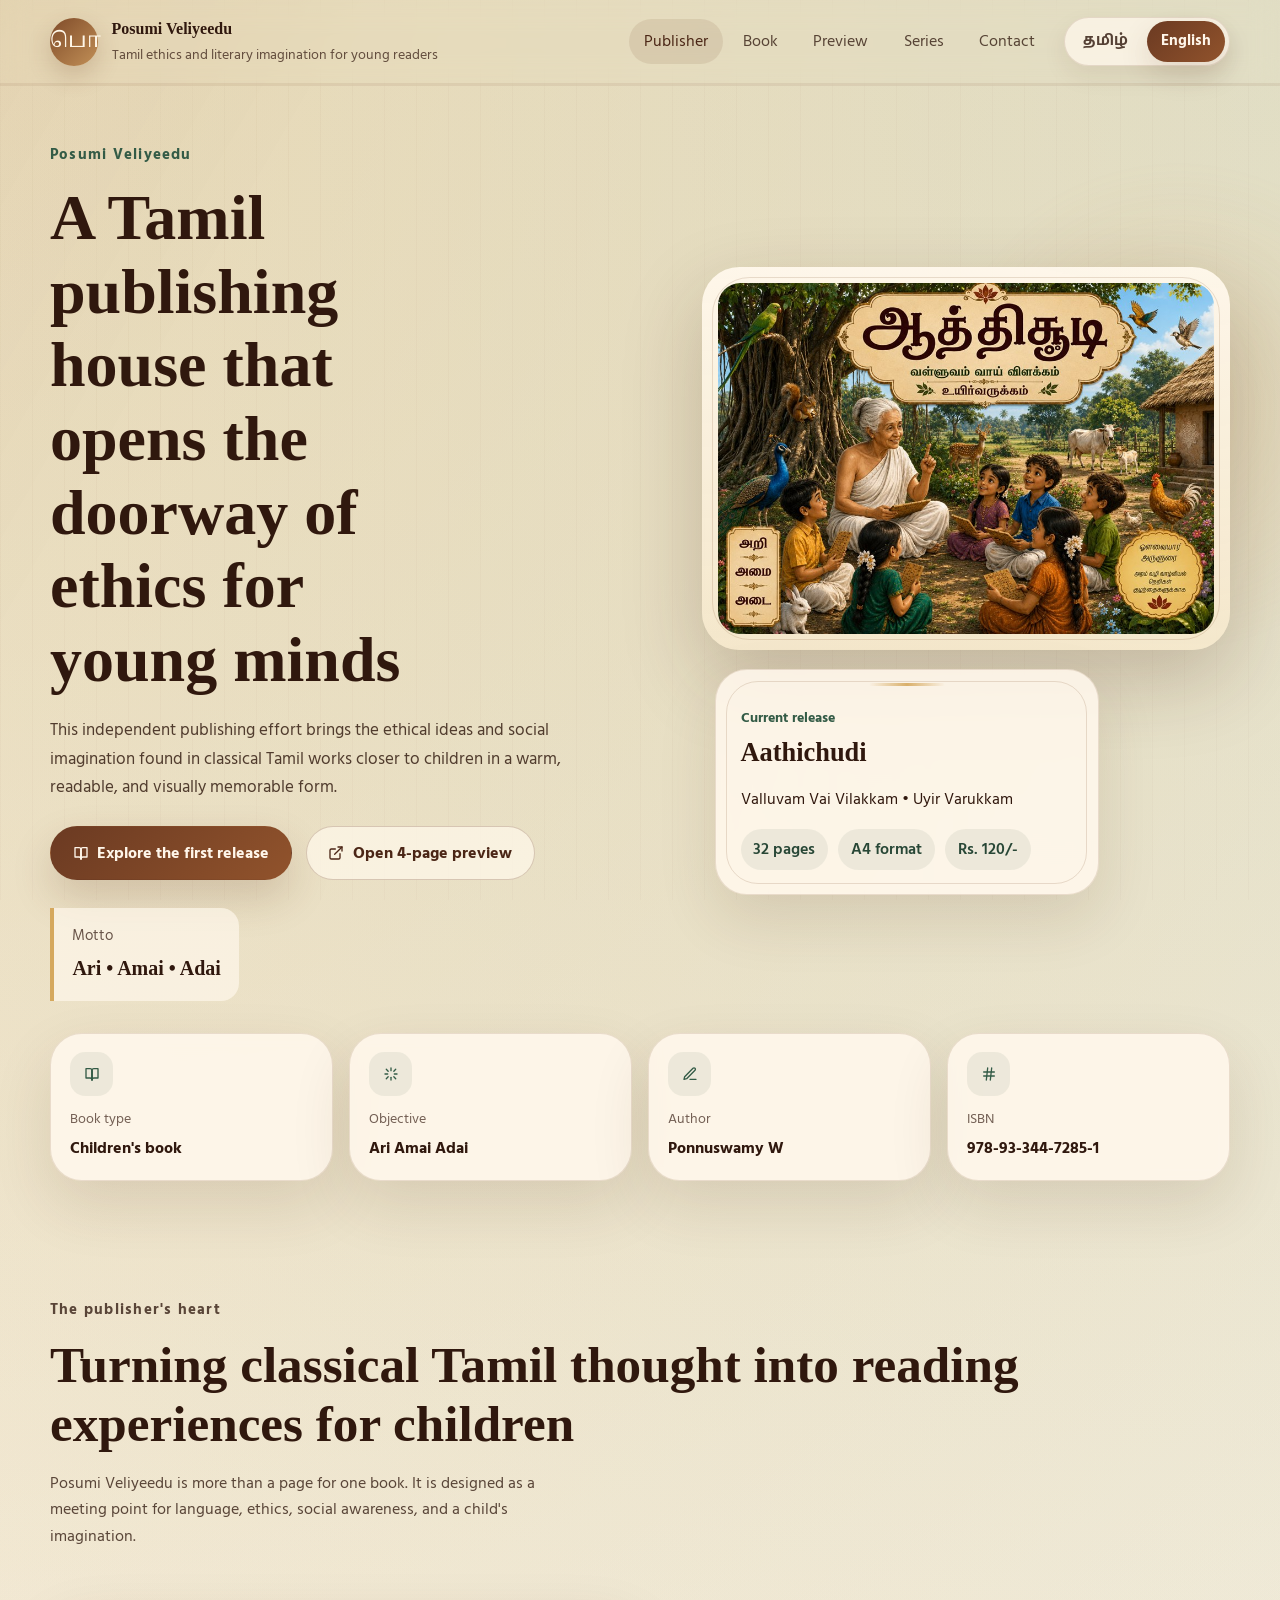
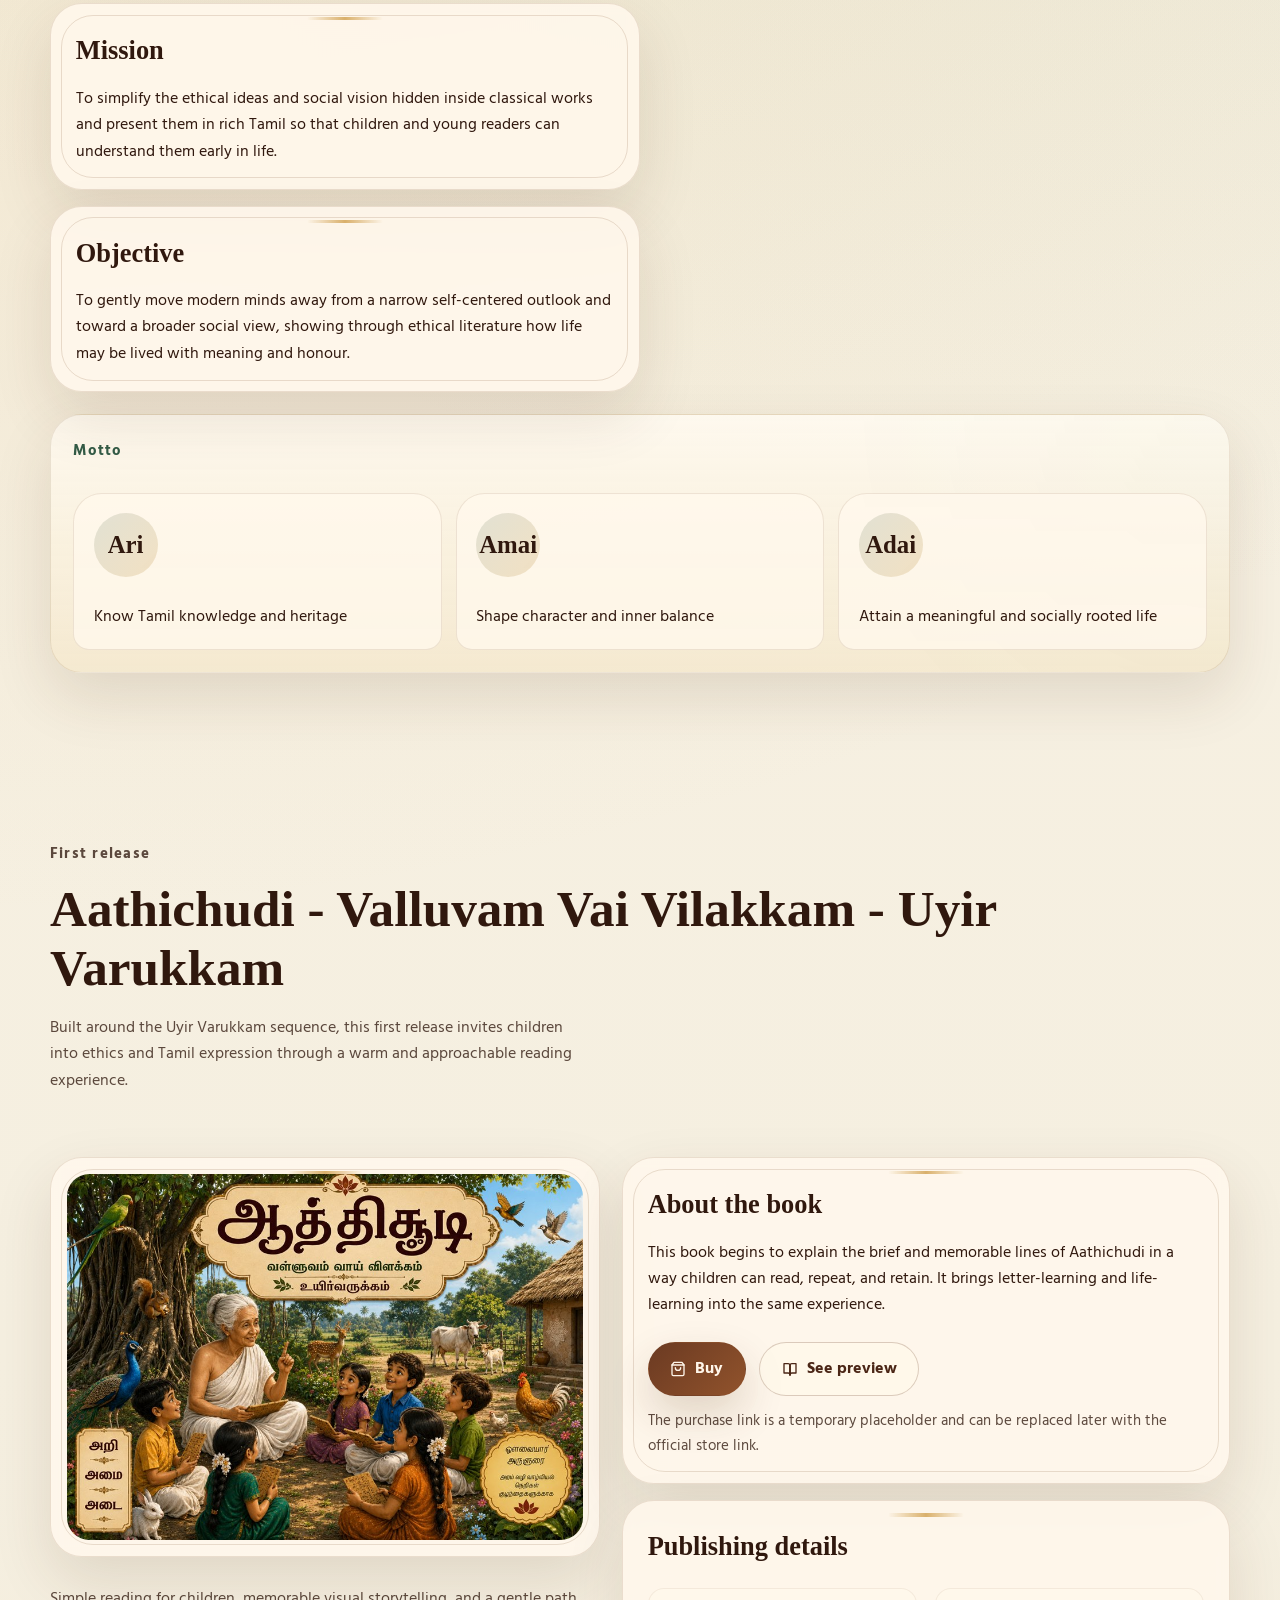
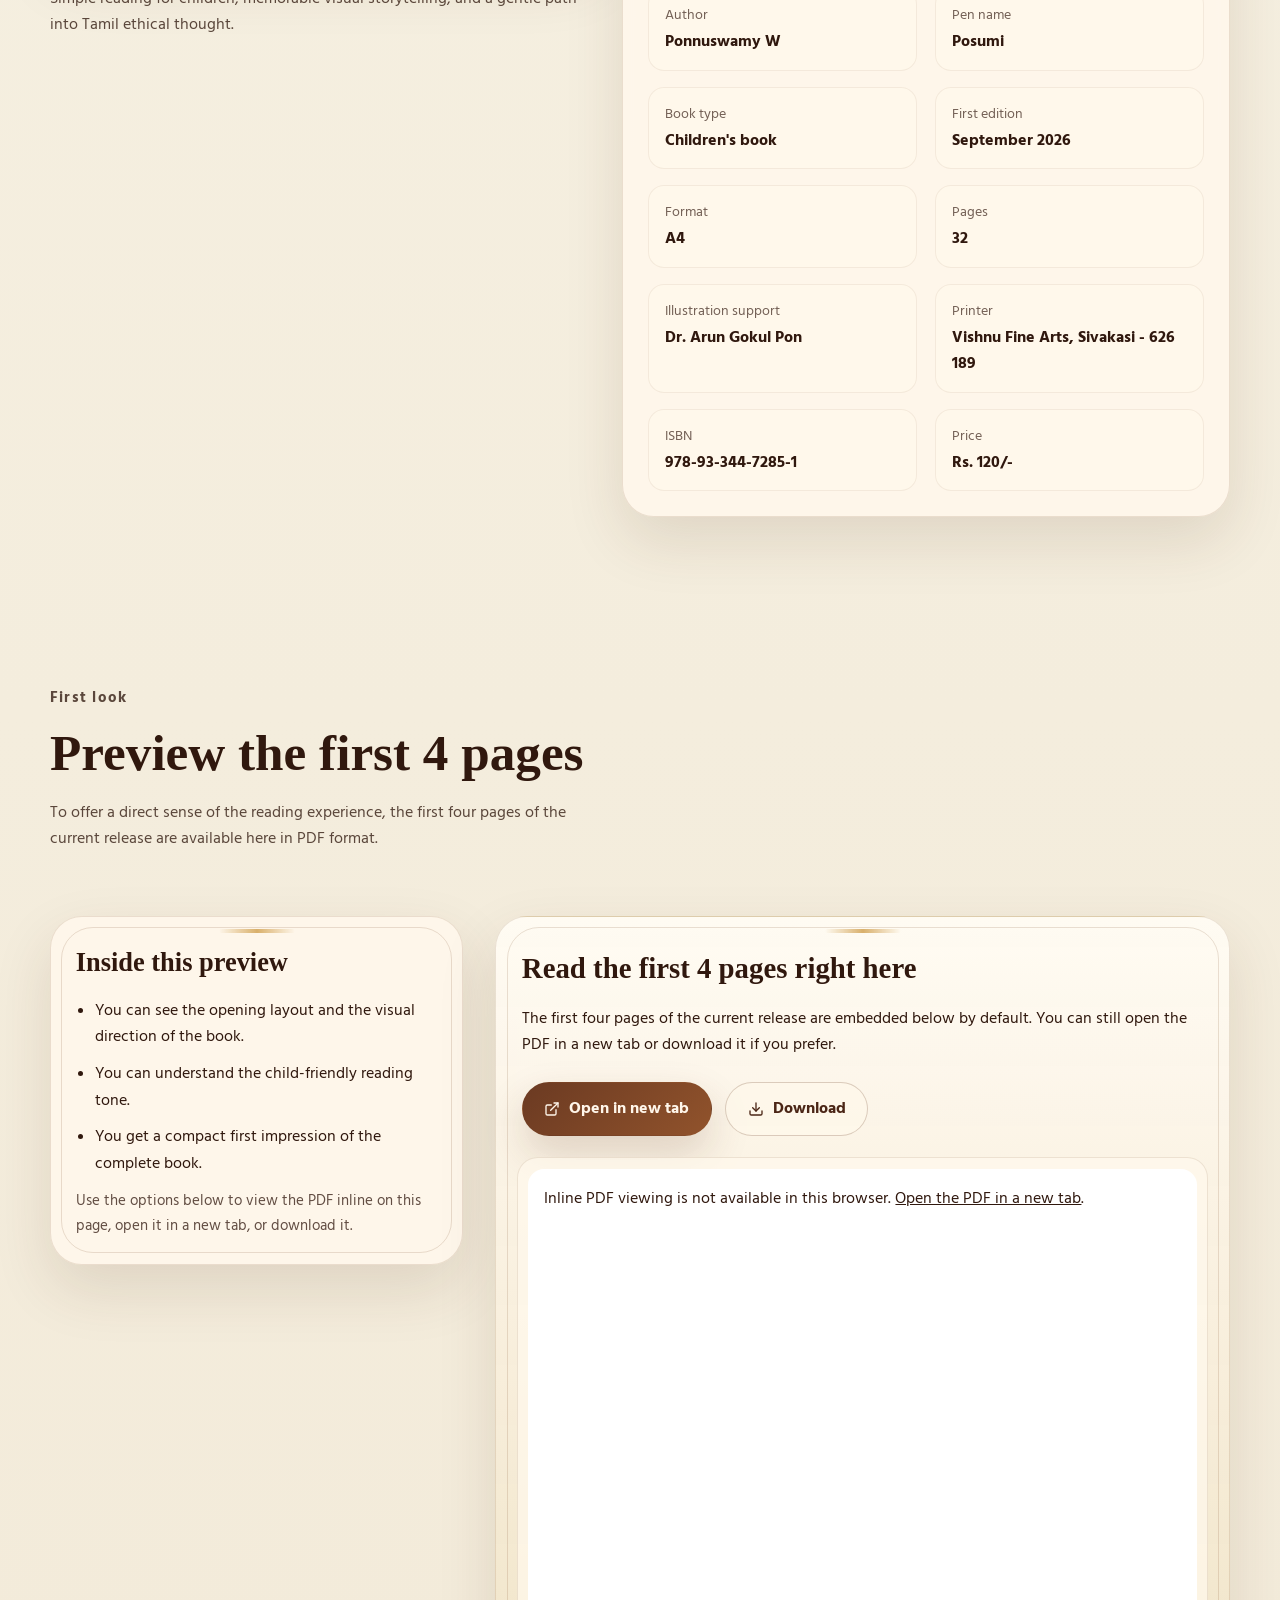
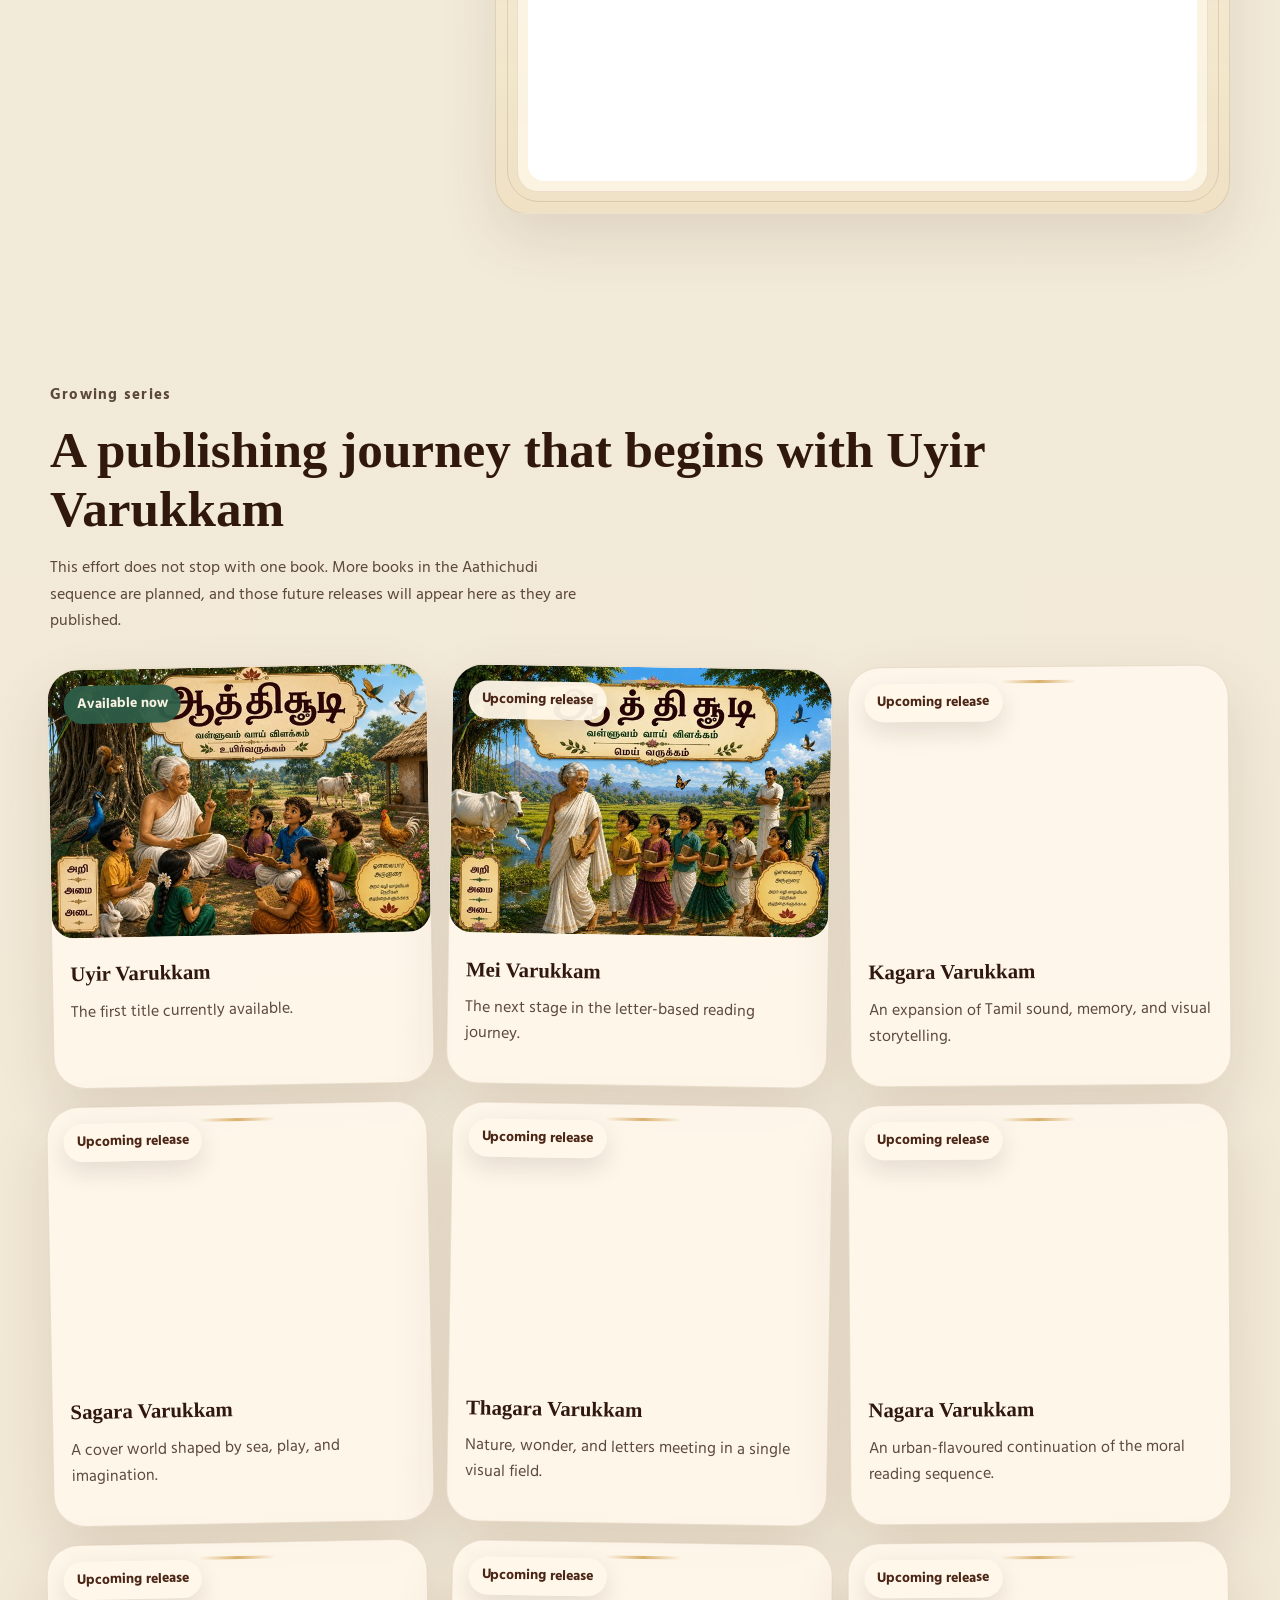
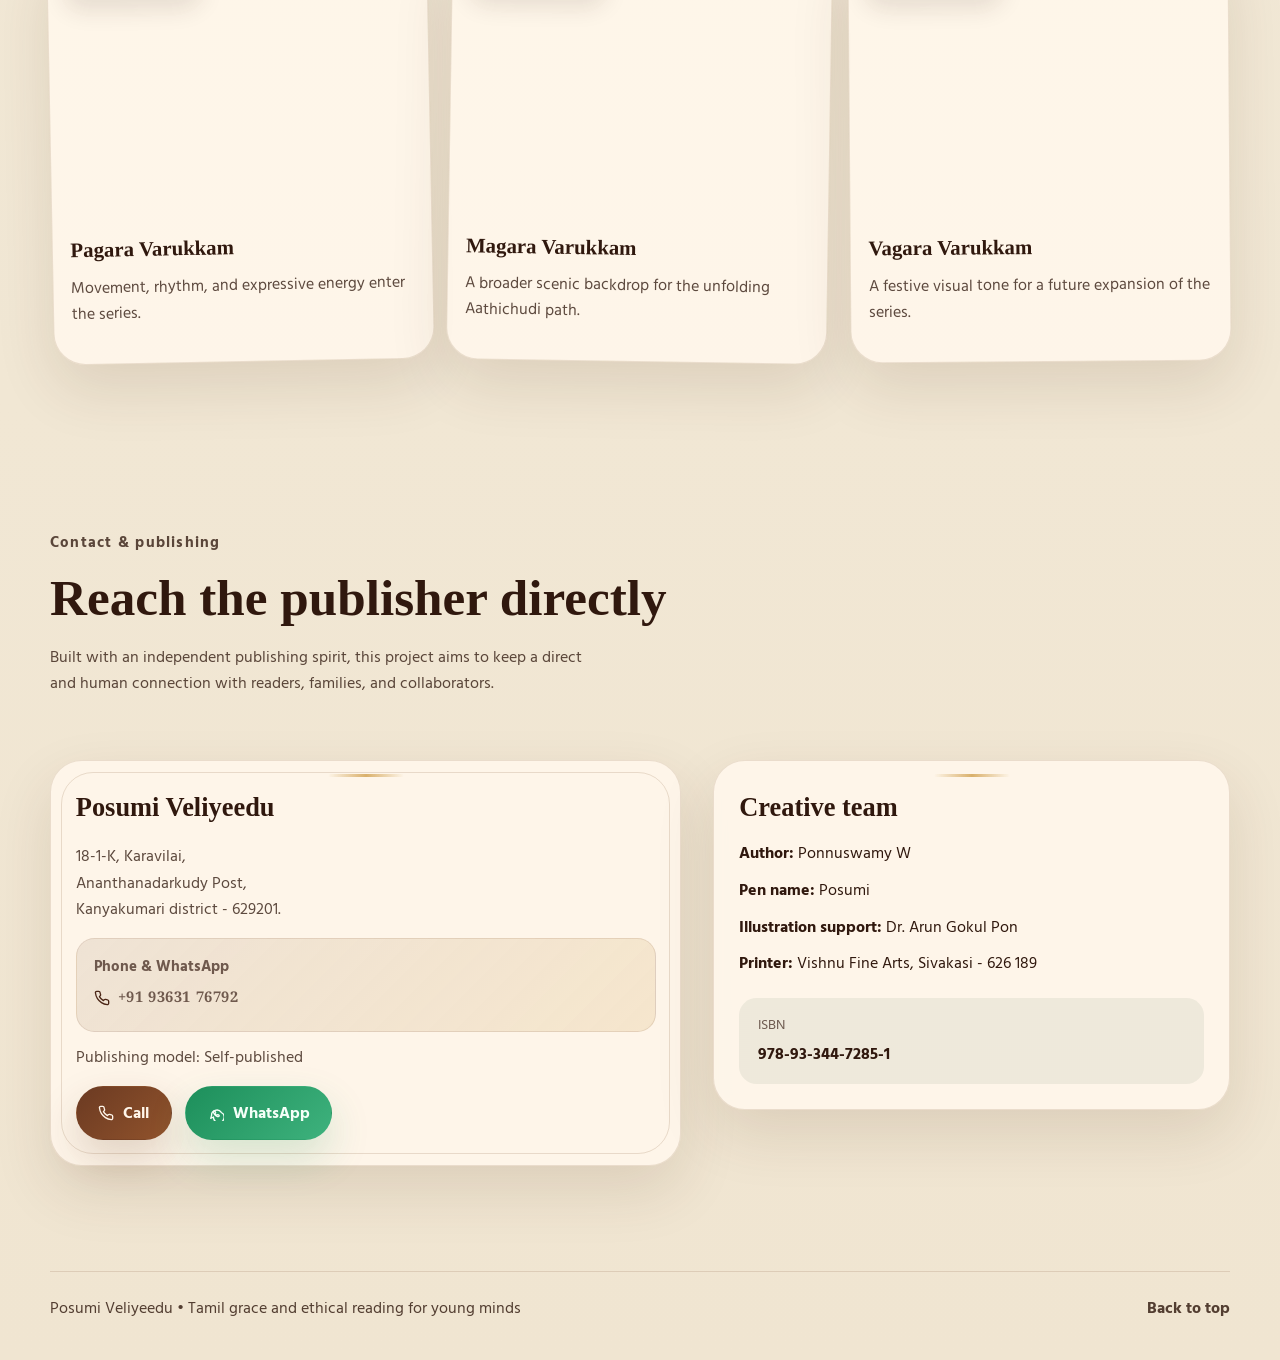
==== en.html @ c40f5d19 "Initial version" ====
<!doctype html>
<html lang="en">
<head>
  <meta charset="utf-8">
  <meta name="viewport" content="width=device-width, initial-scale=1">
  <title>Posumi Veliyeedu | Aathichudi - Valluvam Vai Vilakkam - Uyir Varukkam</title>
  <meta name="description" content="The English version of Posumi Veliyeedu's single-page website, introducing the first Tamil children's release, Aathichudi - Valluvam Vai Vilakkam - Uyir Varukkam, with preview access and future title covers." />
  <meta name="keywords" content="Posumi Veliyeedu, Aathichudi, Tamil children's book, Uyir Varukkam, Valluvam Vai Vilakkam, Tamil publisher" />
  <meta name="author" content="Posumi Veliyeedu" />
  <meta name="robots" content="index, follow, max-image-preview:large, max-snippet:-1, max-video-preview:-1" />
  <meta name="theme-color" content="#6b3a22" />
  <meta name="format-detection" content="telephone=no" />
  <link rel="canonical" href="https://posumiveliyeedu.com/en.html" />
  <link rel="alternate" hreflang="ta-IN" href="https://posumiveliyeedu.com/" />
  <link rel="alternate" hreflang="en-IN" href="https://posumiveliyeedu.com/en.html" />
  <link rel="alternate" hreflang="x-default" href="https://posumiveliyeedu.com/" />
  <link rel="preconnect" href="https://fonts.googleapis.com">
  <link rel="preconnect" href="https://fonts.gstatic.com" crossorigin>
  <link href="https://fonts.googleapis.com/css2?family=Hind+Madurai:wght@400;500;600;700&family=Noto+Serif+Tamil:wght@500;600;700&display=swap" rel="stylesheet">
  <link rel="icon" type="image/png" sizes="256x256" href="assets/generated/favicon.png">
  <link rel="apple-touch-icon" href="assets/generated/favicon.png">
  <link rel="manifest" href="manifest.webmanifest">
  <meta property="og:locale" content="en_IN">
  <meta property="og:locale:alternate" content="ta_IN">
  <meta property="og:type" content="website">
  <meta property="og:site_name" content="Posumi Veliyeedu">
  <meta property="og:title" content="Posumi Veliyeedu | Aathichudi - Valluvam Vai Vilakkam - Uyir Varukkam">
  <meta property="og:description" content="An English introduction to Posumi Veliyeedu, its first children's Tamil release, preview PDF, and future title series.">
  <meta property="og:url" content="https://posumiveliyeedu.com/en.html">
  <meta property="og:image" content="https://posumiveliyeedu.com/assets/generated/social-card.jpg">
  <meta property="og:image:type" content="image/jpeg">
  <meta property="og:image:width" content="1200">
  <meta property="og:image:height" content="630">
  <meta property="og:image:alt" content="Cover art for Aathichudi - Valluvam Vai Vilakkam - Uyir Varukkam">
  <meta name="twitter:card" content="summary_large_image">
  <meta name="twitter:title" content="Posumi Veliyeedu | Aathichudi - Valluvam Vai Vilakkam - Uyir Varukkam">
  <meta name="twitter:description" content="English overview of the first Posumi Veliyeedu release, its preview PDF, and the planned title series.">
  <meta name="twitter:image" content="https://posumiveliyeedu.com/assets/generated/social-card.jpg">
  <meta name="twitter:image:alt" content="Cover art for Aathichudi - Valluvam Vai Vilakkam - Uyir Varukkam">
  <script type="application/ld+json">
    {
      "@context": "https://schema.org",
      "@graph": [
        {
          "@type": "WebSite",
          "@id": "https://posumiveliyeedu.com/en.html#website",
          "url": "https://posumiveliyeedu.com/en.html",
          "name": "Posumi Veliyeedu",
          "alternateName": "பொசுமி வெளியீடு",
          "inLanguage": "en-IN",
          "description": "A Tamil publisher presenting ethical and literary ideas for young readers."
        },
        {
          "@type": "Organization",
          "@id": "https://posumiveliyeedu.com/#org",
          "name": "Posumi Veliyeedu",
          "alternateName": "பொசுமி வெளியீடு",
          "url": "https://posumiveliyeedu.com/",
          "logo": "https://posumiveliyeedu.com/assets/generated/favicon.png",
          "slogan": "Ari Amai Adai",
          "description": "An independent Tamil publishing initiative that brings ethical thought and social imagination from classical literature closer to children.",
          "telephone": "+91-9363176792",
          "address": {
            "@type": "PostalAddress",
            "streetAddress": "18-1-K, Karavilai, Ananthanadarkudy Post",
            "addressLocality": "Kanyakumari district",
            "postalCode": "629201",
            "addressCountry": "IN"
          },
          "contactPoint": {
            "@type": "ContactPoint",
            "contactType": "customer support",
            "telephone": "+91-9363176792",
            "areaServed": "IN",
            "availableLanguage": ["ta", "en"]
          }
        },
        {
          "@type": "Book",
          "@id": "https://posumiveliyeedu.com/#book-aathichudi-uyir",
          "url": "https://posumiveliyeedu.com/en.html#featured",
          "name": "Aathichudi - Valluvam Vai Vilakkam - Uyir Varukkam",
          "alternateName": "ஆத்திசூடி - வள்ளுவம் வாய் விளக்கம் - உயிர் வருக்கம்",
          "inLanguage": "ta-IN",
          "genre": "Children's literature",
          "bookFormat": "https://schema.org/Paperback",
          "numberOfPages": 32,
          "isbn": "978-93-344-7285-1",
          "datePublished": "2026-09",
          "isAccessibleForFree": false,
          "description": "A Tamil children's book that interprets the Uyir Varukkam portion of Aathichudi in a clear and engaging way for young readers.",
          "image": "https://posumiveliyeedu.com/assets/generated/featured-book.jpg",
          "offers": {
            "@type": "Offer",
            "priceCurrency": "INR",
            "price": "120",
            "availability": "https://schema.org/InStock",
            "url": "https://example.com/posumiveliyeedu-buy"
          },
          "author": {
            "@type": "Person",
            "name": "Ponnuswamy W",
            "alternateName": "Posumi"
          },
          "illustrator": {
            "@type": "Person",
            "name": "Dr. Arun Gokul Pon"
          },
          "publisher": {
            "@id": "https://posumiveliyeedu.com/#org"
          }
        }
      ]
    }
  </script>
  <link rel="stylesheet" href="styles.css">
  <script src="script.js" defer></script>
</head>
<body>
  <a class="skip-link" href="#main-content">Skip to content</a>
  <svg class="icon-sprite" aria-hidden="true" focusable="false">
    <symbol id="icon-book-open" viewBox="0 0 24 24">
      <path d="M12 7v14"></path>
      <path d="M3 18h6a3 3 0 0 1 3 3V7a3 3 0 0 0-3-3H3z"></path>
      <path d="M21 18h-6a3 3 0 0 0-3 3V7a3 3 0 0 1 3-3h6z"></path>
    </symbol>
    <symbol id="icon-external-link" viewBox="0 0 24 24">
      <path d="M15 3h6v6"></path>
      <path d="M10 14 21 3"></path>
      <path d="M18 13v6a2 2 0 0 1-2 2H5a2 2 0 0 1-2-2V8a2 2 0 0 1 2-2h6"></path>
    </symbol>
    <symbol id="icon-download" viewBox="0 0 24 24">
      <path d="M21 15v4a2 2 0 0 1-2 2H5a2 2 0 0 1-2-2v-4"></path>
      <path d="m7 10 5 5 5-5"></path>
      <path d="M12 15V3"></path>
    </symbol>
    <symbol id="icon-phone" viewBox="0 0 24 24">
      <path d="M22 16.92v3a2 2 0 0 1-2.18 2 19.86 19.86 0 0 1-8.63-3.07 19.5 19.5 0 0 1-6-6A19.86 19.86 0 0 1 2.12 4.18 2 2 0 0 1 4.11 2h3a2 2 0 0 1 2 1.72 12.84 12.84 0 0 0 .7 2.81 2 2 0 0 1-.45 2.11L8.09 9.91a16 16 0 0 0 6 6l1.27-1.27a2 2 0 0 1 2.11-.45 12.84 12.84 0 0 0 2.81.7A2 2 0 0 1 22 16.92z"></path>
    </symbol>
    <symbol id="icon-whatsapp" viewBox="0 0 24 24">
      <path d="M20 11.2A8 8 0 1 1 8.2 18L4 20l1.3-4A8 8 0 0 1 20 11.2Z"></path>
      <path d="M9.9 9.2h.2a.7.7 0 0 1 .6.4l.7 1.6a.8.8 0 0 1-.1.8l-.4.5a.7.7 0 0 0-.1.7c.5.8 1.2 1.5 2 2a.7.7 0 0 0 .7-.1l.5-.4a.8.8 0 0 1 .8-.1l1.6.7a.7.7 0 0 1 .4.6v.2c0 .5-.2.9-.6 1.1-.6.3-1.3.3-2 .1-1.3-.4-2.5-1.1-3.6-2.2-1.1-1.1-1.8-2.3-2.2-3.6-.2-.7-.2-1.4.1-2 .2-.4.6-.6 1.1-.6Z"></path>
    </symbol>
    <symbol id="icon-shopping-bag" viewBox="0 0 24 24">
      <path d="M6 2 3 6v14a2 2 0 0 0 2 2h14a2 2 0 0 0 2-2V6l-3-4Z"></path>
      <path d="M3 6h18"></path>
      <path d="M16 10a4 4 0 0 1-8 0"></path>
    </symbol>
    <symbol id="icon-sparkles" viewBox="0 0 24 24">
      <path d="M12 3v4"></path>
      <path d="M12 17v4"></path>
      <path d="M4.93 4.93 7.76 7.76"></path>
      <path d="M16.24 16.24 19.07 19.07"></path>
      <path d="M3 12h4"></path>
      <path d="M17 12h4"></path>
      <path d="m4.93 19.07 2.83-2.83"></path>
      <path d="m16.24 7.76 2.83-2.83"></path>
    </symbol>
    <symbol id="icon-pen" viewBox="0 0 24 24">
      <path d="M12 20h9"></path>
      <path d="M16.5 3.5a2.12 2.12 0 1 1 3 3L7 19l-4 1 1-4Z"></path>
    </symbol>
    <symbol id="icon-hash" viewBox="0 0 24 24">
      <path d="M4 9h16"></path>
      <path d="M4 15h16"></path>
      <path d="M10 3 8 21"></path>
      <path d="M16 3l-2 18"></path>
    </symbol>
  </svg>
  <div class="page-shell">
    <header class="site-header" id="home">
      <div class="topbar">
        <div class="container topbar-row">
          <a class="brand" href="#home" aria-label="Posumi Veliyeedu home">
            <span class="brand-mark">பொ</span>
            <span class="brand-text">
              <strong>Posumi Veliyeedu</strong>
              <small>Tamil ethics and literary imagination for young readers</small>
            </span>
          </a>
          <div class="topbar-links">
            <nav class="site-nav" id="site-nav" aria-label="Primary navigation" data-nav>
              <a href="#mission">Publisher</a>
              <a href="#featured">Book</a>
              <a href="#preview">Preview</a>
              <a href="#series">Series</a>
              <a href="#contact">Contact</a>
            </nav>
            <div class="language-switch" aria-label="Language selector">
              <a class="language-pill" href="index.html" lang="ta">தமிழ்</a>
              <a class="language-pill is-current" href="en.html" lang="en" aria-current="page">English</a>
            </div>
          </div>
          <button class="nav-toggle" type="button" aria-controls="site-nav" aria-expanded="false" data-nav-toggle>
            <span></span>
            <span></span>
            <span></span>
            <span class="sr-only">Menu</span>
          </button>
        </div>
        <div class="scroll-progress" aria-hidden="true">
          <span data-scroll-progress></span>
        </div>
      </div>

      <section class="hero">
        <div class="container hero-grid">
          <div class="hero-copy reveal">
            <p class="eyebrow">Posumi Veliyeedu</p>
            <h1>A Tamil publishing house that opens the doorway of ethics for young minds</h1>
            <p class="lead">This independent publishing effort brings the ethical ideas and social imagination found in classical Tamil works closer to children in a warm, readable, and visually memorable form.</p>
            <div class="hero-actions">
              <a class="button button-primary" href="#featured"><svg class="ui-icon" aria-hidden="true"><use href="#icon-book-open"></use></svg><span>Explore the first release</span></a>
              <a class="button button-secondary" href="Book/Aathichudi_Intro.pdf" target="_blank" rel="noopener"><svg class="ui-icon" aria-hidden="true"><use href="#icon-external-link"></use></svg><span>Open 4-page preview</span></a>
            </div>
            <div class="hero-note">
              <span>Motto</span>
              <strong>Ari • Amai • Adai</strong>
            </div>
          </div>

          <div class="hero-visual reveal">
            <figure class="cover-frame">
              <img src="assets/generated/featured-book.jpg" alt="Cover art for Aathichudi - Valluvam Vai Vilakkam - Uyir Varukkam" width="900" height="637" fetchpriority="high">
            </figure>
            <aside class="hero-meta ornament-card">
              <p class="mini-label">Current release</p>
              <h2>Aathichudi</h2>
              <p>Valluvam Vai Vilakkam • Uyir Varukkam</p>
              <ul class="hero-facts" aria-label="Book summary">
                <li>32 pages</li>
                <li>A4 format</li>
                <li>Rs. 120/-</li>
              </ul>
            </aside>
          </div>
        </div>

        <div class="container stats-strip reveal" aria-label="Key details">
          <article class="stat-card">
            <div class="stat-card-icon"><svg class="ui-icon" aria-hidden="true"><use href="#icon-book-open"></use></svg></div>
            <span>Book type</span>
            <strong>Children's book</strong>
          </article>
          <article class="stat-card">
            <div class="stat-card-icon"><svg class="ui-icon" aria-hidden="true"><use href="#icon-sparkles"></use></svg></div>
            <span>Objective</span>
            <strong>Ari Amai Adai</strong>
          </article>
          <article class="stat-card">
            <div class="stat-card-icon"><svg class="ui-icon" aria-hidden="true"><use href="#icon-pen"></use></svg></div>
            <span>Author</span>
            <strong>Ponnuswamy W</strong>
          </article>
          <article class="stat-card">
            <div class="stat-card-icon"><svg class="ui-icon" aria-hidden="true"><use href="#icon-hash"></use></svg></div>
            <span>ISBN</span>
            <strong>978-93-344-7285-1</strong>
          </article>
        </div>
      </section>
    </header>

    <main id="main-content">
      <section class="section section-mission" id="mission">
        <div class="container mission-layout">
          <div class="section-heading reveal">
            <p class="eyebrow">The publisher's heart</p>
            <h2>Turning classical Tamil thought into reading experiences for children</h2>
            <p>Posumi Veliyeedu is more than a page for one book. It is designed as a meeting point for language, ethics, social awareness, and a child's imagination.</p>
          </div>

          <div class="mission-stack">
            <article class="ornament-card reveal">
              <h3>Mission</h3>
              <p>To simplify the ethical ideas and social vision hidden inside classical works and present them in rich Tamil so that children and young readers can understand them early in life.</p>
            </article>
            <article class="ornament-card reveal">
              <h3>Objective</h3>
              <p>To gently move modern minds away from a narrow self-centered outlook and toward a broader social view, showing through ethical literature how life may be lived with meaning and honour.</p>
            </article>
          </div>

          <aside class="motto-panel reveal" aria-label="Meaning of the motto">
            <p class="eyebrow">Motto</p>
            <div class="motto-steps">
              <article class="motto-step">
                <strong>Ari</strong>
                <p>Know Tamil knowledge and heritage</p>
              </article>
              <article class="motto-step">
                <strong>Amai</strong>
                <p>Shape character and inner balance</p>
              </article>
              <article class="motto-step">
                <strong>Adai</strong>
                <p>Attain a meaningful and socially rooted life</p>
              </article>
            </div>
          </aside>
        </div>
      </section>

      <section class="section section-featured" id="featured">
        <div class="container featured-layout">
          <div class="section-heading reveal">
            <p class="eyebrow">First release</p>
            <h2>Aathichudi - Valluvam Vai Vilakkam - Uyir Varukkam</h2>
            <p>Built around the Uyir Varukkam sequence, this first release invites children into ethics and Tamil expression through a warm and approachable reading experience.</p>
          </div>

          <div class="featured-grid">
            <article class="book-showcase reveal">
              <div class="book-image-shell">
                <img src="assets/generated/featured-book.jpg" alt="Aathichudi Uyir Varukkam cover" width="900" height="637" loading="eager">
              </div>
              <p class="caption">Simple reading for children, memorable visual storytelling, and a gentle path into Tamil ethical thought.</p>
            </article>

            <div class="featured-copy">
              <article class="ornament-card reveal">
                <h3>About the book</h3>
                <p>This book begins to explain the brief and memorable lines of Aathichudi in a way children can read, repeat, and retain. It brings letter-learning and life-learning into the same experience.</p>
                <div class="action-row">
                  <a class="button button-primary" href="https://example.com/posumiveliyeedu-buy" target="_blank" rel="noopener" aria-label="Temporary buy link"><svg class="ui-icon" aria-hidden="true"><use href="#icon-shopping-bag"></use></svg><span>Buy</span></a>
                  <a class="button button-secondary" href="#preview"><svg class="ui-icon" aria-hidden="true"><use href="#icon-book-open"></use></svg><span>See preview</span></a>
                </div>
                <p class="small-note">The purchase link is a temporary placeholder and can be replaced later with the official store link.</p>
              </article>

              <article class="details-card reveal">
                <h3>Publishing details</h3>
                <dl class="detail-grid">
                  <div>
                    <dt>Author</dt>
                    <dd>Ponnuswamy W</dd>
                  </div>
                  <div>
                    <dt>Pen name</dt>
                    <dd>Posumi</dd>
                  </div>
                  <div>
                    <dt>Book type</dt>
                    <dd>Children's book</dd>
                  </div>
                  <div>
                    <dt>First edition</dt>
                    <dd>September 2026</dd>
                  </div>
                  <div>
                    <dt>Format</dt>
                    <dd>A4</dd>
                  </div>
                  <div>
                    <dt>Pages</dt>
                    <dd>32</dd>
                  </div>
                  <div>
                    <dt>Illustration support</dt>
                    <dd>Dr. Arun Gokul Pon</dd>
                  </div>
                  <div>
                    <dt>Printer</dt>
                    <dd>Vishnu Fine Arts, Sivakasi - 626 189</dd>
                  </div>
                  <div>
                    <dt>ISBN</dt>
                    <dd>978-93-344-7285-1</dd>
                  </div>
                  <div>
                    <dt>Price</dt>
                    <dd>Rs. 120/-</dd>
                  </div>
                </dl>
              </article>
            </div>
          </div>
        </div>
      </section>

      <section class="section section-preview" id="preview">
        <div class="container preview-layout">
          <div class="section-heading reveal">
            <p class="eyebrow">First look</p>
            <h2>Preview the first 4 pages</h2>
            <p>To offer a direct sense of the reading experience, the first four pages of the current release are available here in PDF format.</p>
          </div>

          <article class="ornament-card preview-copy reveal">
            <h3>Inside this preview</h3>
            <ul class="preview-list">
              <li>You can see the opening layout and the visual direction of the book.</li>
              <li>You can understand the child-friendly reading tone.</li>
              <li>You get a compact first impression of the complete book.</li>
            </ul>
            <p class="preview-note">Use the options below to view the PDF inline on this page, open it in a new tab, or download it.</p>
          </article>

          <div class="preview-frame reveal" aria-label="PDF preview of the first four pages of Aathichudi">
            <article class="preview-poster">
              <div class="preview-poster-body">
                <h3>Read the first 4 pages right here</h3>
                <p>The first four pages of the current release are embedded below by default. You can still open the PDF in a new tab or download it if you prefer.</p>
                <div class="action-row">
                  <a class="button button-primary" href="Book/Aathichudi_Intro.pdf" target="_blank" rel="noopener"><svg class="ui-icon" aria-hidden="true"><use href="#icon-external-link"></use></svg><span>Open in new tab</span></a>
                  <a class="button button-secondary" href="Book/Aathichudi_Intro.pdf" download><svg class="ui-icon" aria-hidden="true"><use href="#icon-download"></use></svg><span>Download</span></a>
                </div>
              </div>
              <div class="pdf-embed-shell">
                <object data="Book/Aathichudi_Intro.pdf#toolbar=0&navpanes=0&scrollbar=1&view=FitH" type="application/pdf" aria-label="Aathichudi preview PDF inline viewer">
                  <p>Inline PDF viewing is not available in this browser. <a href="Book/Aathichudi_Intro.pdf" target="_blank" rel="noopener">Open the PDF in a new tab</a>.</p>
                </object>
              </div>
            </article>
          </div>
        </div>
      </section>

      <section class="section section-series" id="series">
        <div class="container">
          <div class="section-heading reveal">
            <p class="eyebrow">Growing series</p>
            <h2>A publishing journey that begins with Uyir Varukkam</h2>
            <p>This effort does not stop with one book. More books in the Aathichudi sequence are planned, and those future releases will appear here as they are published.</p>
          </div>

          <div class="series-grid">
            <article class="series-card reveal">
              <span class="series-status current">Available now</span>
              <img src="assets/generated/series-0.jpg" alt="Uyir Varukkam cover" width="640" height="453" decoding="async">
              <div class="series-body">
                <h3>Uyir Varukkam</h3>
                <p>The first title currently available.</p>
              </div>
            </article>
            <article class="series-card reveal">
              <span class="series-status">Upcoming release</span>
              <img src="assets/generated/series-1.jpg" alt="Mei Varukkam cover" width="640" height="453" decoding="async">
              <div class="series-body">
                <h3>Mei Varukkam</h3>
                <p>The next stage in the letter-based reading journey.</p>
              </div>
            </article>
            <article class="series-card reveal">
              <span class="series-status">Upcoming release</span>
              <img src="assets/generated/series-2.jpg" alt="Kagara Varukkam cover" width="640" height="453" decoding="async">
              <div class="series-body">
                <h3>Kagara Varukkam</h3>
                <p>An expansion of Tamil sound, memory, and visual storytelling.</p>
              </div>
            </article>
            <article class="series-card reveal">
              <span class="series-status">Upcoming release</span>
              <img src="assets/generated/series-3.jpg" alt="Sagara Varukkam cover" width="640" height="453" decoding="async">
              <div class="series-body">
                <h3>Sagara Varukkam</h3>
                <p>A cover world shaped by sea, play, and imagination.</p>
              </div>
            </article>
            <article class="series-card reveal">
              <span class="series-status">Upcoming release</span>
              <img src="assets/generated/series-4.jpg" alt="Thagara Varukkam cover" width="640" height="453" decoding="async">
              <div class="series-body">
                <h3>Thagara Varukkam</h3>
                <p>Nature, wonder, and letters meeting in a single visual field.</p>
              </div>
            </article>
            <article class="series-card reveal">
              <span class="series-status">Upcoming release</span>
              <img src="assets/generated/series-5.jpg" alt="Nagara Varukkam cover" width="640" height="453" decoding="async">
              <div class="series-body">
                <h3>Nagara Varukkam</h3>
                <p>An urban-flavoured continuation of the moral reading sequence.</p>
              </div>
            </article>
            <article class="series-card reveal">
              <span class="series-status">Upcoming release</span>
              <img src="assets/generated/series-6.jpg" alt="Pagara Varukkam cover" width="640" height="453" decoding="async">
              <div class="series-body">
                <h3>Pagara Varukkam</h3>
                <p>Movement, rhythm, and expressive energy enter the series.</p>
              </div>
            </article>
            <article class="series-card reveal">
              <span class="series-status">Upcoming release</span>
              <img src="assets/generated/series-7.jpg" alt="Magara Varukkam cover" width="640" height="453" decoding="async">
              <div class="series-body">
                <h3>Magara Varukkam</h3>
                <p>A broader scenic backdrop for the unfolding Aathichudi path.</p>
              </div>
            </article>
            <article class="series-card reveal">
              <span class="series-status">Upcoming release</span>
              <img src="assets/generated/series-8.jpg" alt="Vagara Varukkam cover" width="640" height="453" decoding="async">
              <div class="series-body">
                <h3>Vagara Varukkam</h3>
                <p>A festive visual tone for a future expansion of the series.</p>
              </div>
            </article>
          </div>
        </div>
      </section>

      <section class="section section-contact" id="contact">
        <div class="container contact-layout">
          <div class="section-heading reveal">
            <p class="eyebrow">Contact & publishing</p>
            <h2>Reach the publisher directly</h2>
            <p>Built with an independent publishing spirit, this project aims to keep a direct and human connection with readers, families, and collaborators.</p>
          </div>

          <article class="ornament-card reveal">
            <h3>Posumi Veliyeedu</h3>
            <address>
              18-1-K, Karavilai,<br>
              Ananthanadarkudy Post,<br>
              Kanyakumari district - 629201.
            </address>
            <div class="contact-highlight">
              <span>Phone & WhatsApp</span>
              <a class="phone-highlight" href="tel:+919363176792"><svg class="ui-icon" aria-hidden="true"><use href="#icon-phone"></use></svg><span>+91 93631 76792</span></a>
            </div>
            <p class="contact-line">Publishing model: Self-published</p>
            <div class="contact-actions">
              <a class="button button-primary" href="tel:+919363176792"><svg class="ui-icon" aria-hidden="true"><use href="#icon-phone"></use></svg><span>Call</span></a>
              <a class="button button-whatsapp" href="https://wa.me/919363176792" target="_blank" rel="noopener"><svg class="ui-icon" aria-hidden="true"><use href="#icon-whatsapp"></use></svg><span>WhatsApp</span></a>
            </div>
          </article>

          <article class="contact-card reveal">
            <h3>Creative team</h3>
            <p><strong>Author:</strong> Ponnuswamy W</p>
            <p><strong>Pen name:</strong> Posumi</p>
            <p><strong>Illustration support:</strong> Dr. Arun Gokul Pon</p>
            <p><strong>Printer:</strong> Vishnu Fine Arts, Sivakasi - 626 189</p>
            <div class="seal">
              <span>ISBN</span>
              <strong>978-93-344-7285-1</strong>
            </div>
          </article>
        </div>
      </section>
    </main>

    <footer class="site-footer">
      <div class="container footer-row">
        <p>Posumi Veliyeedu • Tamil grace and ethical reading for young minds</p>
        <a href="#home">Back to top</a>
      </div>
    </footer>
  </div>
</body>
</html>
---- styles.css ----
:root {
  --bg: #f5efe0;
  --bg-soft: #fbf7ed;
  --paper: rgba(255, 248, 236, 0.88);
  --paper-strong: rgba(255, 247, 231, 0.97);
  --line: rgba(103, 67, 35, 0.18);
  --brown-900: #30180e;
  --brown-800: #4b2616;
  --brown-700: #6b3a22;
  --brown-500: #96603c;
  --gold-400: #d5a85d;
  --gold-300: #e8c98a;
  --leaf-800: #284736;
  --leaf-700: #335b46;
  --leaf-500: #4b7a61;
  --terracotta: #b86b3f;
  --shadow-soft: 0 24px 60px rgba(77, 43, 20, 0.12);
  --shadow-strong: 0 30px 80px rgba(67, 33, 12, 0.22);
  --radius-xl: 32px;
  --radius-lg: 24px;
  --radius-md: 18px;
  --container: min(1180px, calc(100% - 2rem));
}

* {
  box-sizing: border-box;
}

html {
  scroll-behavior: smooth;
}

body {
  margin: 0;
  font-family: "Hind Madurai", sans-serif;
  color: var(--brown-900);
  background:
    radial-gradient(circle at top left, rgba(223, 193, 134, 0.45), transparent 32%),
    radial-gradient(circle at top right, rgba(117, 171, 144, 0.18), transparent 28%),
    linear-gradient(180deg, #f9f2e5 0%, #f5efe0 38%, #f0e5d1 100%);
  line-height: 1.65;
}

body::before {
  content: "";
  position: fixed;
  inset: 0;
  pointer-events: none;
  background:
    linear-gradient(120deg, rgba(106, 58, 34, 0.035), rgba(106, 58, 34, 0) 24%),
    repeating-linear-gradient(
      90deg,
      rgba(107, 58, 34, 0.028) 0,
      rgba(107, 58, 34, 0.028) 1px,
      transparent 1px,
      transparent 32px
    );
  opacity: 0.8;
}

img {
  display: block;
  max-width: 100%;
}

.cover-frame img,
.book-image-shell img,
.preview-poster img,
.series-card img {
  width: 100%;
  height: auto;
}

a {
  color: inherit;
  text-decoration: none;
}

button,
input,
textarea,
select {
  font: inherit;
}

.sr-only {
  position: absolute;
  width: 1px;
  height: 1px;
  padding: 0;
  margin: -1px;
  overflow: hidden;
  clip: rect(0, 0, 0, 0);
  white-space: nowrap;
  border: 0;
}

.skip-link {
  position: absolute;
  top: -3.5rem;
  left: 1rem;
  z-index: 99;
  padding: 0.75rem 1rem;
  border-radius: 999px;
  background: var(--brown-800);
  color: #fff;
}

.skip-link:focus {
  top: 1rem;
}

.icon-sprite {
  position: absolute;
  width: 0;
  height: 0;
  overflow: hidden;
}

.container {
  width: var(--container);
  margin: 0 auto;
}

.page-shell {
  position: relative;
  overflow: clip;
}

.site-header {
  position: relative;
}

.topbar {
  position: sticky;
  top: 0;
  z-index: 20;
  transition: background-color 180ms ease, box-shadow 180ms ease, border-color 180ms ease;
  backdrop-filter: blur(14px);
}

.scroll-progress {
  height: 3px;
  background: rgba(107, 58, 34, 0.08);
  overflow: hidden;
}

.scroll-progress span {
  display: block;
  width: 100%;
  height: 100%;
  transform: scaleX(0);
  transform-origin: left center;
  background: linear-gradient(90deg, var(--gold-400), var(--leaf-500), var(--brown-700));
}

.topbar.is-scrolled {
  background: rgba(250, 245, 233, 0.78);
  box-shadow: 0 14px 34px rgba(63, 33, 17, 0.1);
  border-bottom: 1px solid rgba(110, 69, 32, 0.08);
}

.topbar-row {
  display: flex;
  align-items: center;
  justify-content: space-between;
  gap: 1rem;
  padding: 1rem 0;
}

.topbar-links {
  display: flex;
  align-items: center;
  gap: 0.9rem;
  margin-left: auto;
}

.brand {
  display: inline-flex;
  align-items: center;
  gap: 0.85rem;
  min-width: 0;
}

.brand-mark {
  display: grid;
  place-items: center;
  width: 3rem;
  height: 3rem;
  border-radius: 50%;
  background: linear-gradient(135deg, #7f4b29, #c29057);
  color: #fff7e8;
  font-family: "Noto Serif Tamil", serif;
  font-size: 1.3rem;
  box-shadow: 0 10px 24px rgba(100, 55, 26, 0.2);
}

.brand-text {
  display: grid;
  gap: 0.1rem;
}

.brand-text strong {
  font-family: "Noto Serif Tamil", serif;
  font-size: 1rem;
}

.brand-text small {
  color: rgba(48, 24, 14, 0.72);
  font-size: 0.88rem;
}

.site-nav {
  display: flex;
  align-items: center;
  gap: 0.3rem;
}

.language-switch {
  display: inline-flex;
  align-items: center;
  gap: 0.25rem;
  padding: 0.22rem;
  border-radius: 999px;
  background: rgba(255, 248, 235, 0.76);
  border: 1px solid rgba(107, 58, 34, 0.14);
  box-shadow: 0 10px 24px rgba(77, 43, 20, 0.08);
}

.language-pill {
  padding: 0.5rem 0.9rem;
  border-radius: 999px;
  color: rgba(48, 24, 14, 0.82);
  font-size: 0.92rem;
  font-weight: 700;
  transition: background-color 180ms ease, color 180ms ease, box-shadow 180ms ease;
}

.language-pill:hover,
.language-pill:focus-visible {
  background: rgba(107, 58, 34, 0.08);
}

.language-pill.is-current {
  background: linear-gradient(135deg, var(--brown-700), #91532c);
  color: #fff6ea;
  box-shadow: 0 12px 30px rgba(87, 46, 19, 0.14);
}

.site-nav a {
  padding: 0.6rem 0.95rem;
  border-radius: 999px;
  color: rgba(48, 24, 14, 0.78);
  transition: background-color 180ms ease, color 180ms ease, transform 180ms ease;
}

.site-nav a:hover,
.site-nav a:focus-visible,
.site-nav a.is-active {
  background: rgba(107, 58, 34, 0.1);
  color: var(--brown-800);
}

.nav-toggle {
  display: none;
  width: 3rem;
  height: 3rem;
  padding: 0.75rem;
  border: 0;
  border-radius: 50%;
  background: rgba(107, 58, 34, 0.08);
  color: var(--brown-800);
  cursor: pointer;
}

.nav-toggle span {
  display: block;
  height: 2px;
  margin: 0.28rem 0;
  background: currentColor;
  border-radius: 999px;
  transition: transform 180ms ease, opacity 180ms ease;
}

.hero {
  position: relative;
  padding: 3.5rem 0 2rem;
}

.hero::before {
  content: "";
  position: absolute;
  inset: 6% -12% auto auto;
  width: 32rem;
  height: 32rem;
  border-radius: 50%;
  background: radial-gradient(circle, rgba(195, 145, 83, 0.18), transparent 68%);
  filter: blur(8px);
  pointer-events: none;
}

.hero-grid {
  display: grid;
  grid-template-columns: minmax(0, 1.08fr) minmax(0, 0.92fr);
  gap: 2rem;
  align-items: center;
}

.eyebrow {
  margin: 0 0 0.85rem;
  color: var(--leaf-700);
  font-size: 0.96rem;
  font-weight: 700;
  letter-spacing: 0.08em;
}

.hero-copy h1,
.section-heading h2 {
  margin: 0;
  font-family: "Noto Serif Tamil", serif;
  line-height: 1.15;
}

.hero-copy h1 {
  max-width: 16ch;
  font-size: clamp(2.6rem, 5vw, 4.8rem);
}

.lead {
  max-width: 62ch;
  margin: 1.25rem 0 0;
  font-size: 1.08rem;
  color: rgba(48, 24, 14, 0.82);
}

.hero-actions,
.action-row {
  display: flex;
  flex-wrap: wrap;
  gap: 0.85rem;
  margin-top: 1.5rem;
}

.button {
  display: inline-flex;
  align-items: center;
  justify-content: center;
  gap: 0.55rem;
  min-height: 3.15rem;
  padding: 0.8rem 1.35rem;
  border: 1px solid transparent;
  border-radius: 999px;
  font-weight: 700;
  transition: transform 180ms ease, box-shadow 180ms ease, background-color 180ms ease, border-color 180ms ease;
}

.ui-icon {
  width: 1rem;
  height: 1rem;
  flex: none;
  fill: none;
  stroke: currentColor;
  stroke-width: 2;
  stroke-linecap: round;
  stroke-linejoin: round;
}

.button:hover,
.button:focus-visible {
  transform: translateY(-2px);
}

.button-primary {
  background: linear-gradient(135deg, var(--brown-700), #91532c);
  color: #fff6ea;
  box-shadow: 0 18px 40px rgba(87, 46, 19, 0.18);
}

.button-secondary {
  border-color: rgba(107, 58, 34, 0.24);
  background: rgba(255, 248, 235, 0.72);
  color: var(--brown-800);
}

.hero-note {
  display: inline-flex;
  flex-direction: column;
  gap: 0.25rem;
  margin-top: 1.75rem;
  padding: 1rem 1.15rem;
  border-left: 4px solid var(--gold-400);
  background: rgba(255, 248, 236, 0.68);
  border-radius: 0 18px 18px 0;
}

.hero-note span {
  color: rgba(48, 24, 14, 0.72);
  font-size: 0.92rem;
}

.hero-note strong {
  font-family: "Noto Serif Tamil", serif;
  font-size: 1.25rem;
}

.hero-visual {
  position: relative;
}

.cover-frame {
  position: relative;
  margin: 0;
  padding: 1rem;
  border-radius: calc(var(--radius-xl) + 0.35rem);
  background: linear-gradient(180deg, rgba(255, 248, 236, 0.94), rgba(246, 232, 204, 0.88));
  box-shadow: var(--shadow-strong);
  animation: float-cover 8.5s ease-in-out infinite;
}

.cover-frame::before,
.ornament-card::before,
.book-image-shell::before,
.preview-frame::before {
  content: "";
  position: absolute;
  inset: 0.65rem;
  border: 1px solid rgba(117, 72, 34, 0.16);
  border-radius: inherit;
  pointer-events: none;
}

.cover-frame img,
.book-image-shell img,
.series-card img {
  border-radius: calc(var(--radius-xl) - 0.6rem);
}

.hero-meta {
  position: absolute;
  right: -0.8rem;
  bottom: -1.2rem;
  width: min(24rem, 82%);
  animation: float-cover 8.5s ease-in-out infinite 1.1s;
}

.ornament-card,
.details-card,
.contact-card,
.stat-card,
.preview-frame,
.series-card,
.book-image-shell {
  position: relative;
  border: 1px solid rgba(117, 72, 34, 0.14);
  border-radius: var(--radius-xl);
  background: var(--paper);
  box-shadow: var(--shadow-soft);
}

.ornament-card,
.details-card,
.contact-card,
.preview-copy,
.stat-card,
.book-image-shell {
  backdrop-filter: blur(6px);
}

.ornament-card,
.details-card,
.contact-card,
.preview-copy {
  padding: 1.55rem;
}

.ornament-card::after,
.details-card::after,
.contact-card::after,
.book-image-shell::after,
.preview-frame::after,
.series-card::after {
  content: "";
  position: absolute;
  top: 0.8rem;
  left: 50%;
  width: 4.75rem;
  height: 0.2rem;
  border-radius: 999px;
  transform: translateX(-50%);
  background: linear-gradient(90deg, transparent, rgba(213, 168, 93, 0.9), transparent);
}

.mini-label,
.section-heading p,
.caption,
.small-note,
.series-body p,
.contact-line,
address {
  color: rgba(48, 24, 14, 0.78);
}

.mini-label {
  margin: 0 0 0.3rem;
  font-size: 0.9rem;
  font-weight: 700;
  color: var(--leaf-700);
}

.hero-meta h2,
.ornament-card h3,
.details-card h3,
.contact-card h3,
.section-heading h2,
.series-body h3 {
  font-family: "Noto Serif Tamil", serif;
}

.hero-meta h2,
.ornament-card h3,
.details-card h3,
.contact-card h3 {
  margin: 0;
  font-size: 1.65rem;
}

.hero-meta p {
  margin: 0.45rem 0 0;
}

.hero-facts {
  display: flex;
  flex-wrap: wrap;
  gap: 0.65rem;
  margin: 1rem 0 0;
  padding: 0;
  list-style: none;
}

.hero-facts li {
  padding: 0.45rem 0.8rem;
  border-radius: 999px;
  background: rgba(51, 91, 70, 0.08);
  color: var(--leaf-800);
  font-weight: 600;
}

.stats-strip {
  display: grid;
  grid-template-columns: repeat(4, minmax(0, 1fr));
  gap: 1rem;
  margin-top: 2rem;
}

.stat-card {
  padding: 1.15rem 1.2rem;
  text-align: left;
  transition: transform 220ms ease, box-shadow 220ms ease, border-color 220ms ease;
}

.stat-card:hover,
.stat-card:focus-within {
  transform: translateY(-5px);
  box-shadow: 0 26px 54px rgba(77, 43, 20, 0.14);
}

.stat-card-icon {
  display: inline-grid;
  place-items: center;
  width: 2.7rem;
  height: 2.7rem;
  margin-bottom: 0.75rem;
  border-radius: 0.95rem;
  background: rgba(51, 91, 70, 0.08);
  color: var(--leaf-700);
}

.stat-card span,
.detail-grid dt,
.seal span {
  display: block;
  color: rgba(48, 24, 14, 0.68);
  font-size: 0.9rem;
  margin-bottom: 0.25rem;
}

.stat-card strong,
.detail-grid dd,
.seal strong {
  margin: 0;
  font-weight: 700;
}

.section {
  position: relative;
  padding: 5.25rem 0;
}

.section[id] {
  scroll-margin-top: 6rem;
}

.section-heading {
  max-width: 62rem;
  margin-bottom: 2rem;
}

.section-heading h2 {
  font-size: clamp(2rem, 4vw, 3.25rem);
}

.section-heading > p:last-child {
  margin: 1rem 0 0;
  max-width: 60ch;
}

.mission-layout {
  display: grid;
  grid-template-columns: minmax(0, 1.05fr) minmax(0, 1fr);
  gap: 1.4rem 1.8rem;
  align-items: start;
}

.mission-layout .section-heading {
  grid-column: 1 / -1;
}

.mission-stack {
  display: grid;
  gap: 1rem;
}

.motto-panel {
  grid-column: 1 / -1;
  display: grid;
  gap: 1rem;
  padding: 1.4rem;
  overflow: hidden;
  border-radius: var(--radius-xl);
  background:
    linear-gradient(180deg, rgba(255, 250, 240, 0.9), rgba(244, 232, 205, 0.82)),
    radial-gradient(circle at top right, rgba(80, 129, 102, 0.16), transparent 34%);
  border: 1px solid rgba(117, 72, 34, 0.12);
  box-shadow: var(--shadow-soft);
}

.motto-steps {
  display: grid;
  grid-template-columns: repeat(auto-fit, minmax(200px, 1fr));
  gap: 0.9rem;
}

.motto-step {
  display: flex;
  flex-direction: column;
  justify-content: flex-start;
  min-height: 0;
  height: 100%;
  padding: 1.2rem;
  border-radius: 1.8rem 1.8rem 1rem 1rem;
  background: rgba(255, 248, 236, 0.82);
  border: 1px solid rgba(117, 72, 34, 0.12);
  transition: transform 220ms ease, box-shadow 220ms ease, border-color 220ms ease;
}

.motto-step:hover,
.motto-step:focus-within {
  transform: translateY(-4px);
  box-shadow: 0 22px 48px rgba(77, 43, 20, 0.12);
}

.motto-step strong {
  display: inline-grid;
  place-items: center;
  width: 4rem;
  height: 4rem;
  margin-bottom: 0.9rem;
  border-radius: 50%;
  background: linear-gradient(135deg, rgba(51, 91, 70, 0.14), rgba(213, 168, 93, 0.28));
  font-family: "Noto Serif Tamil", serif;
  font-size: 1.55rem;
}

.motto-step p,
.preview-list,
.caption,
.small-note,
.contact-card p,
.ornament-card p {
  margin: 0.75rem 0 0;
}

.featured-layout,
.preview-layout,
.contact-layout {
  display: grid;
  gap: 2rem;
}

.featured-grid {
  display: grid;
  grid-template-columns: minmax(0, 0.95fr) minmax(0, 1.05fr);
  gap: 1.35rem;
  align-items: start;
}

.book-showcase {
  display: grid;
  gap: 1rem;
}

.book-image-shell {
  padding: 1rem;
}

.featured-copy {
  display: grid;
  gap: 1rem;
}

.small-note {
  font-size: 0.95rem;
}

.details-card {
  padding: 1.55rem;
}

.detail-grid {
  display: grid;
  grid-template-columns: repeat(2, minmax(0, 1fr));
  gap: 1rem 1.15rem;
  margin: 1.2rem 0 0;
}

.detail-grid div {
  padding: 0.95rem 1rem;
  border-radius: 1rem;
  background: rgba(255, 248, 236, 0.72);
  border: 1px solid rgba(117, 72, 34, 0.08);
}

.detail-grid dt,
.detail-grid dd {
  margin: 0;
}

.preview-layout {
  grid-template-columns: minmax(0, 0.72fr) minmax(0, 1.28fr);
  align-items: start;
}

.preview-layout .section-heading {
  grid-column: 1 / -1;
}

.preview-list {
  padding-left: 1.2rem;
}

.preview-list li + li {
  margin-top: 0.65rem;
}

.preview-frame {
  padding: 1rem;
  background: linear-gradient(180deg, rgba(255, 251, 243, 0.96), rgba(239, 224, 193, 0.9));
}

.preview-poster {
  display: grid;
  gap: 1rem;
  padding: 0.3rem;
}

.preview-poster-body {
  padding: 0.45rem 0.3rem 0;
}

.preview-poster-body h3 {
  margin: 0;
  font-family: "Noto Serif Tamil", serif;
  font-size: 1.8rem;
}

.preview-poster-body p {
  margin: 0.8rem 0 0;
}

.preview-note {
  margin: 1rem 0 0;
  color: rgba(48, 24, 14, 0.76);
  font-size: 0.96rem;
}

.pdf-embed-shell {
  margin-top: 0.35rem;
  padding: 0.65rem;
  border-radius: 1.3rem;
  background: rgba(255, 248, 236, 0.72);
  border: 1px solid rgba(117, 72, 34, 0.12);
}

.pdf-embed-shell object {
  display: block;
  width: 100%;
  height: clamp(28rem, 68vh, 52rem);
  border: 0;
  border-radius: 1rem;
  background: #fff;
}

.pdf-embed-shell p {
  margin: 0;
  padding: 1rem;
}

.pdf-embed-shell a {
  text-decoration: underline;
}

.series-grid {
  display: grid;
  grid-template-columns: repeat(3, minmax(0, 1fr));
  gap: 1.15rem;
}

.series-card {
  overflow: hidden;
  transition: transform 220ms ease, box-shadow 220ms ease;
}

.series-card:hover,
.series-card:focus-within {
  transform: translateY(-8px) rotate(0deg);
  box-shadow: 0 28px 65px rgba(73, 39, 18, 0.18);
}

.series-card:nth-child(3n + 1) {
  transform: rotate(-1.1deg);
}

.series-card:nth-child(3n + 2) {
  transform: rotate(0.9deg);
}

.series-card:nth-child(3n) {
  transform: rotate(-0.45deg);
}

.series-card img {
  object-fit: contain;
}

html[lang="en"] .hero-copy h1,
html[lang="en"] .hero-meta h2,
html[lang="en"] .ornament-card h3,
html[lang="en"] .details-card h3,
html[lang="en"] .contact-card h3,
html[lang="en"] .section-heading h2,
html[lang="en"] .series-body h3,
html[lang="en"] .brand-text strong,
html[lang="en"] .hero-note strong,
html[lang="en"] .preview-poster-body h3,
html[lang="en"] .motto-step strong {
  font-family: Georgia, "Times New Roman", serif;
}

html[lang="en"] .hero-copy h1 {
  max-width: 13ch;
}

.series-status {
  position: absolute;
  top: 1rem;
  left: 1rem;
  z-index: 1;
  padding: 0.45rem 0.8rem;
  border-radius: 999px;
  background: rgba(255, 247, 232, 0.95);
  color: var(--brown-800);
  font-size: 0.88rem;
  font-weight: 700;
  box-shadow: 0 10px 24px rgba(53, 28, 16, 0.12);
}

.series-status.current {
  background: rgba(46, 93, 72, 0.95);
  color: #f8f2e2;
}

.series-body {
  padding: 1.2rem 1.1rem 1.25rem;
}

.series-body h3 {
  margin: 0;
  font-size: 1.3rem;
}

.series-body p {
  margin-top: 0.45rem;
}

.contact-layout {
  grid-template-columns: minmax(0, 1.1fr) minmax(0, 0.9fr);
  align-items: start;
}

.contact-layout .section-heading {
  grid-column: 1 / -1;
}

address {
  font-style: normal;
  margin-top: 0.85rem;
}

.contact-line + .contact-line {
  margin-top: 0.35rem;
}

.contact-highlight {
  margin-top: 1rem;
  padding: 1rem 1.05rem;
  border-radius: 1.15rem;
  background: linear-gradient(135deg, rgba(107, 58, 34, 0.1), rgba(213, 168, 93, 0.2));
  border: 1px solid rgba(107, 58, 34, 0.12);
}

.contact-highlight span {
  display: block;
  color: rgba(48, 24, 14, 0.68);
  font-size: 0.92rem;
  font-weight: 700;
}

.phone-highlight {
  display: inline-flex;
  align-items: center;
  gap: 0.5rem;
  margin-top: 0.4rem;
  color: var(--brown-800);
  font-family: "Noto Serif Tamil", serif;
  font-size: clamp(1.25rem, 3vw, 1.85rem);
  font-weight: 700;
  letter-spacing: 0.02em;
}

.contact-actions {
  display: flex;
  flex-wrap: wrap;
  gap: 0.85rem;
  margin-top: 1rem;
}

.button-whatsapp {
  background: linear-gradient(135deg, #1d8f5b, #3eb27d);
  color: #f4fff8;
  box-shadow: 0 18px 40px rgba(29, 143, 91, 0.18);
}

@keyframes float-cover {
  0%,
  100% {
    transform: translateY(0);
  }

  50% {
    transform: translateY(-8px);
  }
}

.contact-card {
  padding: 1.55rem;
}

.contact-card p {
  margin-top: 0.65rem;
}

.contact-card strong {
  font-weight: 700;
}

.seal {
  margin-top: 1.3rem;
  padding: 1rem 1.15rem;
  border-radius: 1.1rem;
  background: rgba(51, 91, 70, 0.08);
}

.site-footer {
  padding: 1.35rem 0 2.4rem;
}

.footer-row {
  display: flex;
  align-items: center;
  justify-content: space-between;
  gap: 1rem;
  padding-top: 1.4rem;
  border-top: 1px solid rgba(107, 58, 34, 0.14);
}

.footer-row p,
.footer-row a {
  margin: 0;
  color: rgba(48, 24, 14, 0.82);
}

.footer-row a {
  font-weight: 700;
}

.reveal {
  opacity: 1;
  transform: none;
}

.button:focus-visible,
.site-nav a:focus-visible,
.nav-toggle:focus-visible,
.footer-row a:focus-visible {
  outline: 3px solid rgba(51, 91, 70, 0.32);
  outline-offset: 3px;
}

@media (max-width: 1024px) {
  .hero-grid,
  .featured-grid,
  .preview-layout,
  .contact-layout,
  .mission-layout {
    grid-template-columns: 1fr;
  }

  .preview-layout .section-heading,
  .contact-layout .section-heading,
  .mission-layout .section-heading {
    grid-column: auto;
  }

  .hero-meta {
    position: relative;
    right: auto;
    bottom: auto;
    width: 100%;
    margin-top: 1rem;
    animation: none;
  }

  .stats-strip,
  .series-grid {
    grid-template-columns: repeat(2, minmax(0, 1fr));
  }

  .detail-grid {
    grid-template-columns: 1fr;
  }
}

@media (max-width: 760px) {
  .topbar-row {
    position: relative;
  }

  .topbar-links {
    gap: 0.55rem;
  }

  .nav-toggle {
    display: inline-block;
  }

  .site-nav {
    position: absolute;
    top: calc(100% + 0.6rem);
    right: 0;
    left: 0;
    flex-direction: column;
    align-items: stretch;
    padding: 0.65rem;
    border-radius: 1.25rem;
    background: rgba(253, 248, 239, 0.96);
    border: 1px solid rgba(117, 72, 34, 0.12);
    box-shadow: 0 22px 54px rgba(64, 31, 17, 0.12);
    opacity: 0;
    pointer-events: none;
    transform: translateY(-0.4rem);
    transition: opacity 180ms ease, transform 180ms ease;
  }

  .site-nav.is-open {
    opacity: 1;
    pointer-events: auto;
    transform: translateY(0);
  }

  .site-nav a {
    padding: 0.85rem 1rem;
  }

  .brand-text small {
    display: none;
  }

  .language-pill {
    padding: 0.46rem 0.78rem;
    font-size: 0.84rem;
  }

  .hero {
    padding-top: 2rem;
  }

  .hero-copy h1 {
    max-width: 100%;
    font-size: clamp(2.15rem, 9vw, 3.6rem);
  }

  .stats-strip,
  .series-grid {
    grid-template-columns: 1fr;
  }

  .section {
    padding: 4.25rem 0;
  }

  .footer-row {
    flex-direction: column;
    align-items: flex-start;
  }
}

@media (prefers-reduced-motion: reduce) {
  html {
    scroll-behavior: auto;
  }

  *,
  *::before,
  *::after {
    animation: none !important;
    transition: none !important;
  }

  .reveal {
    opacity: 1;
    transform: none;
  }

  .series-card,
  .series-card:hover,
  .series-card:focus-within {
    transform: none;
  }
}
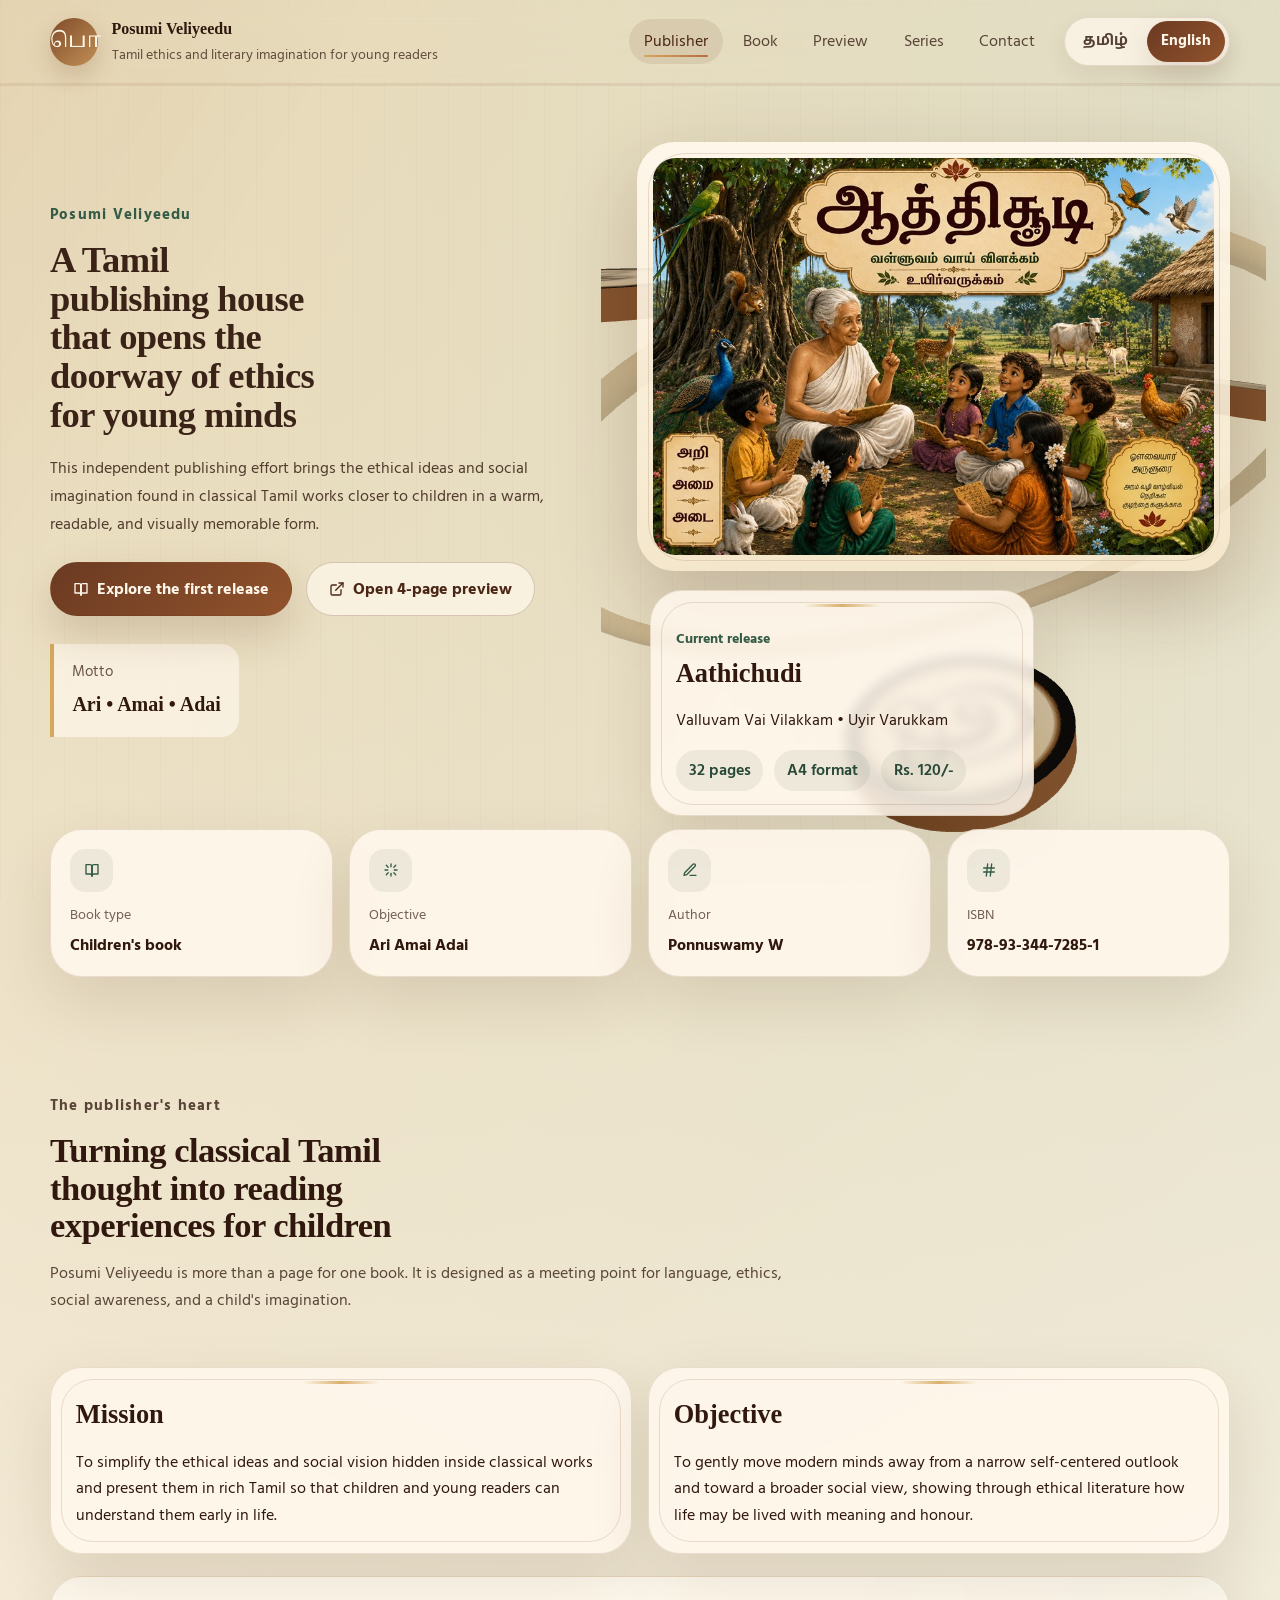
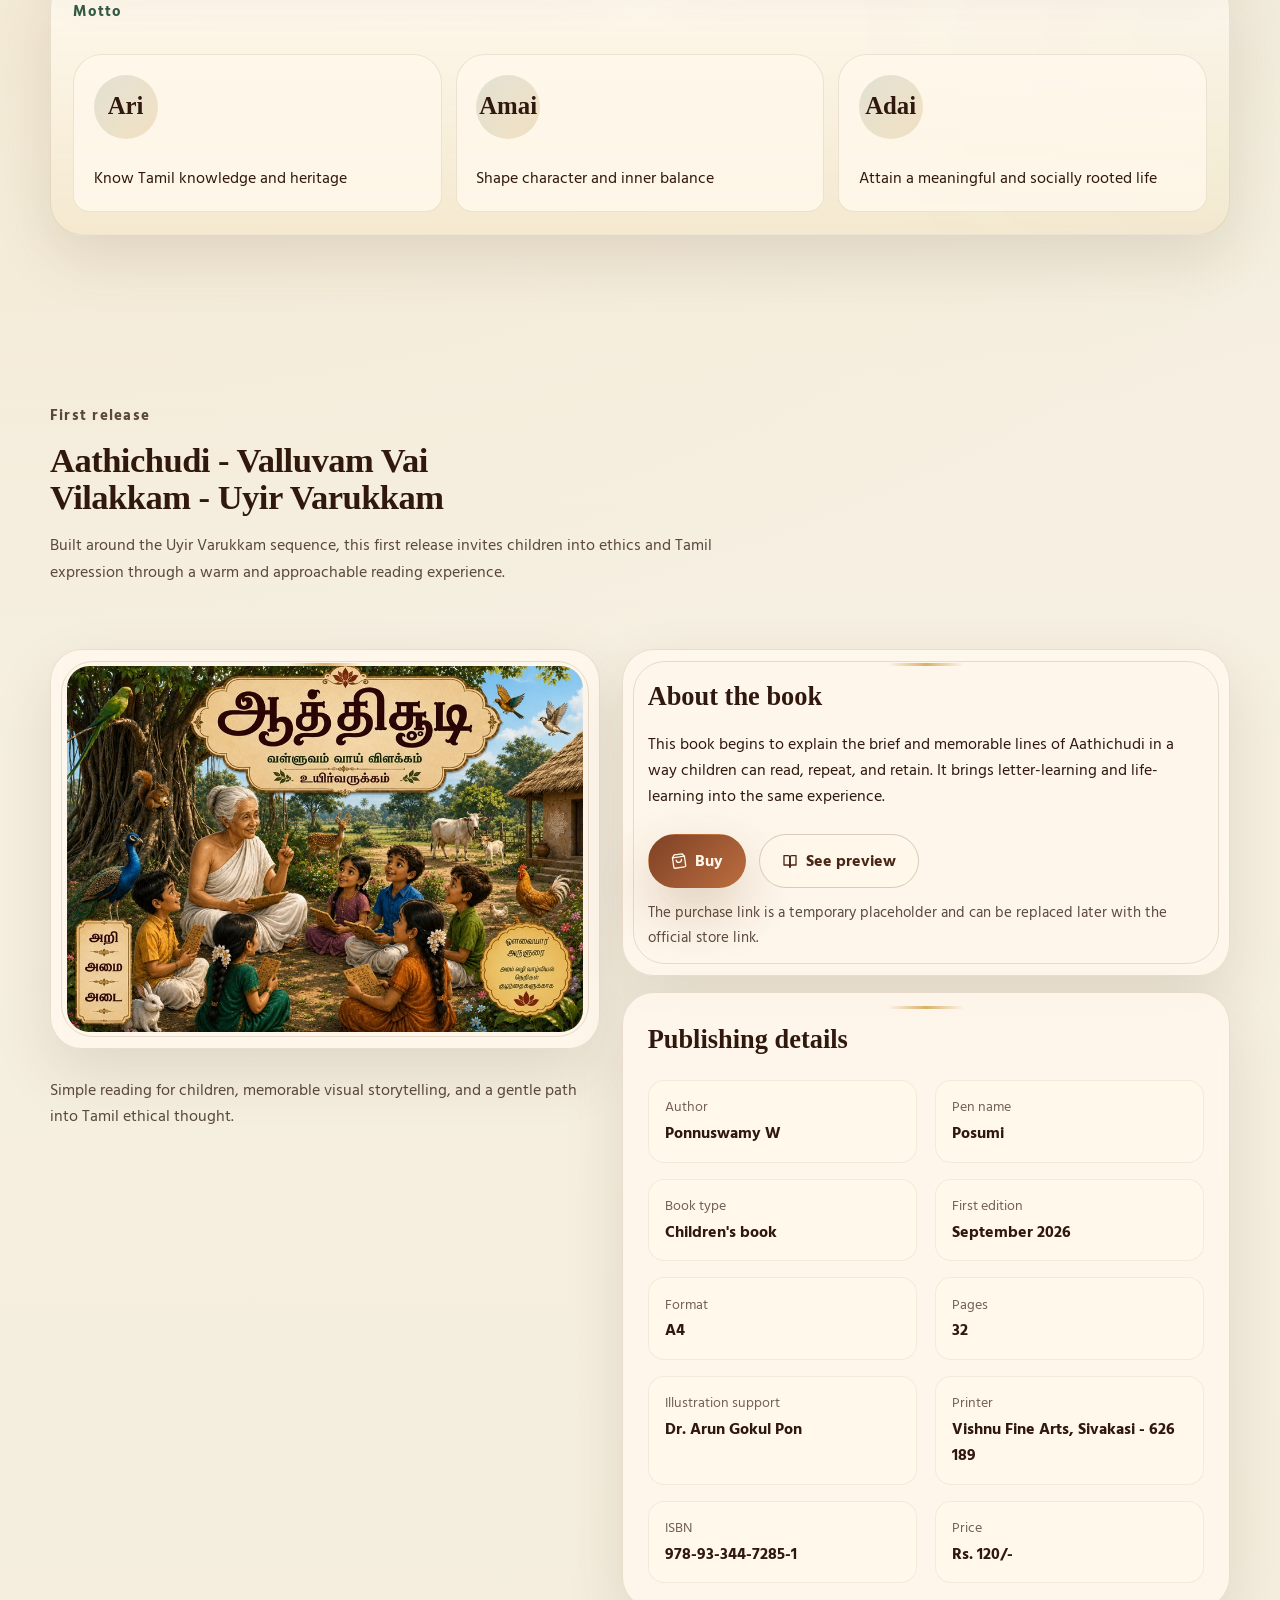
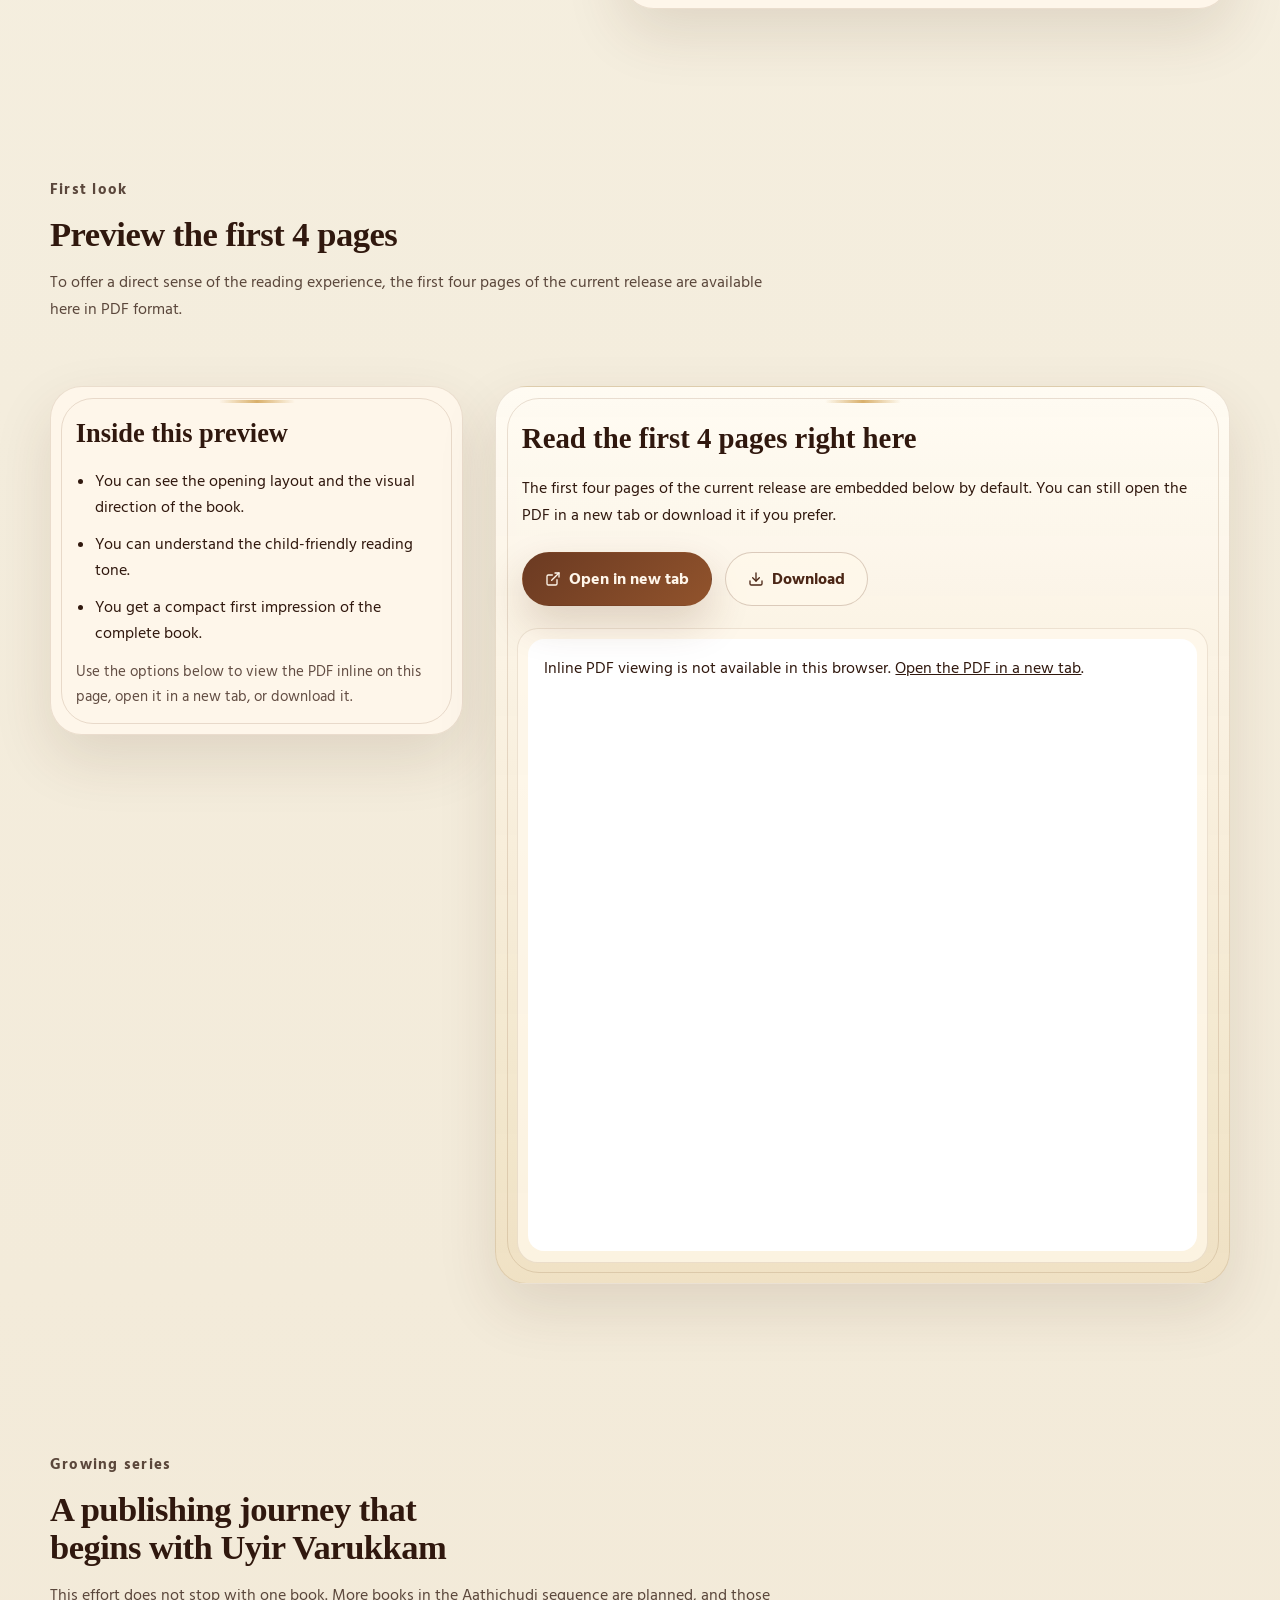
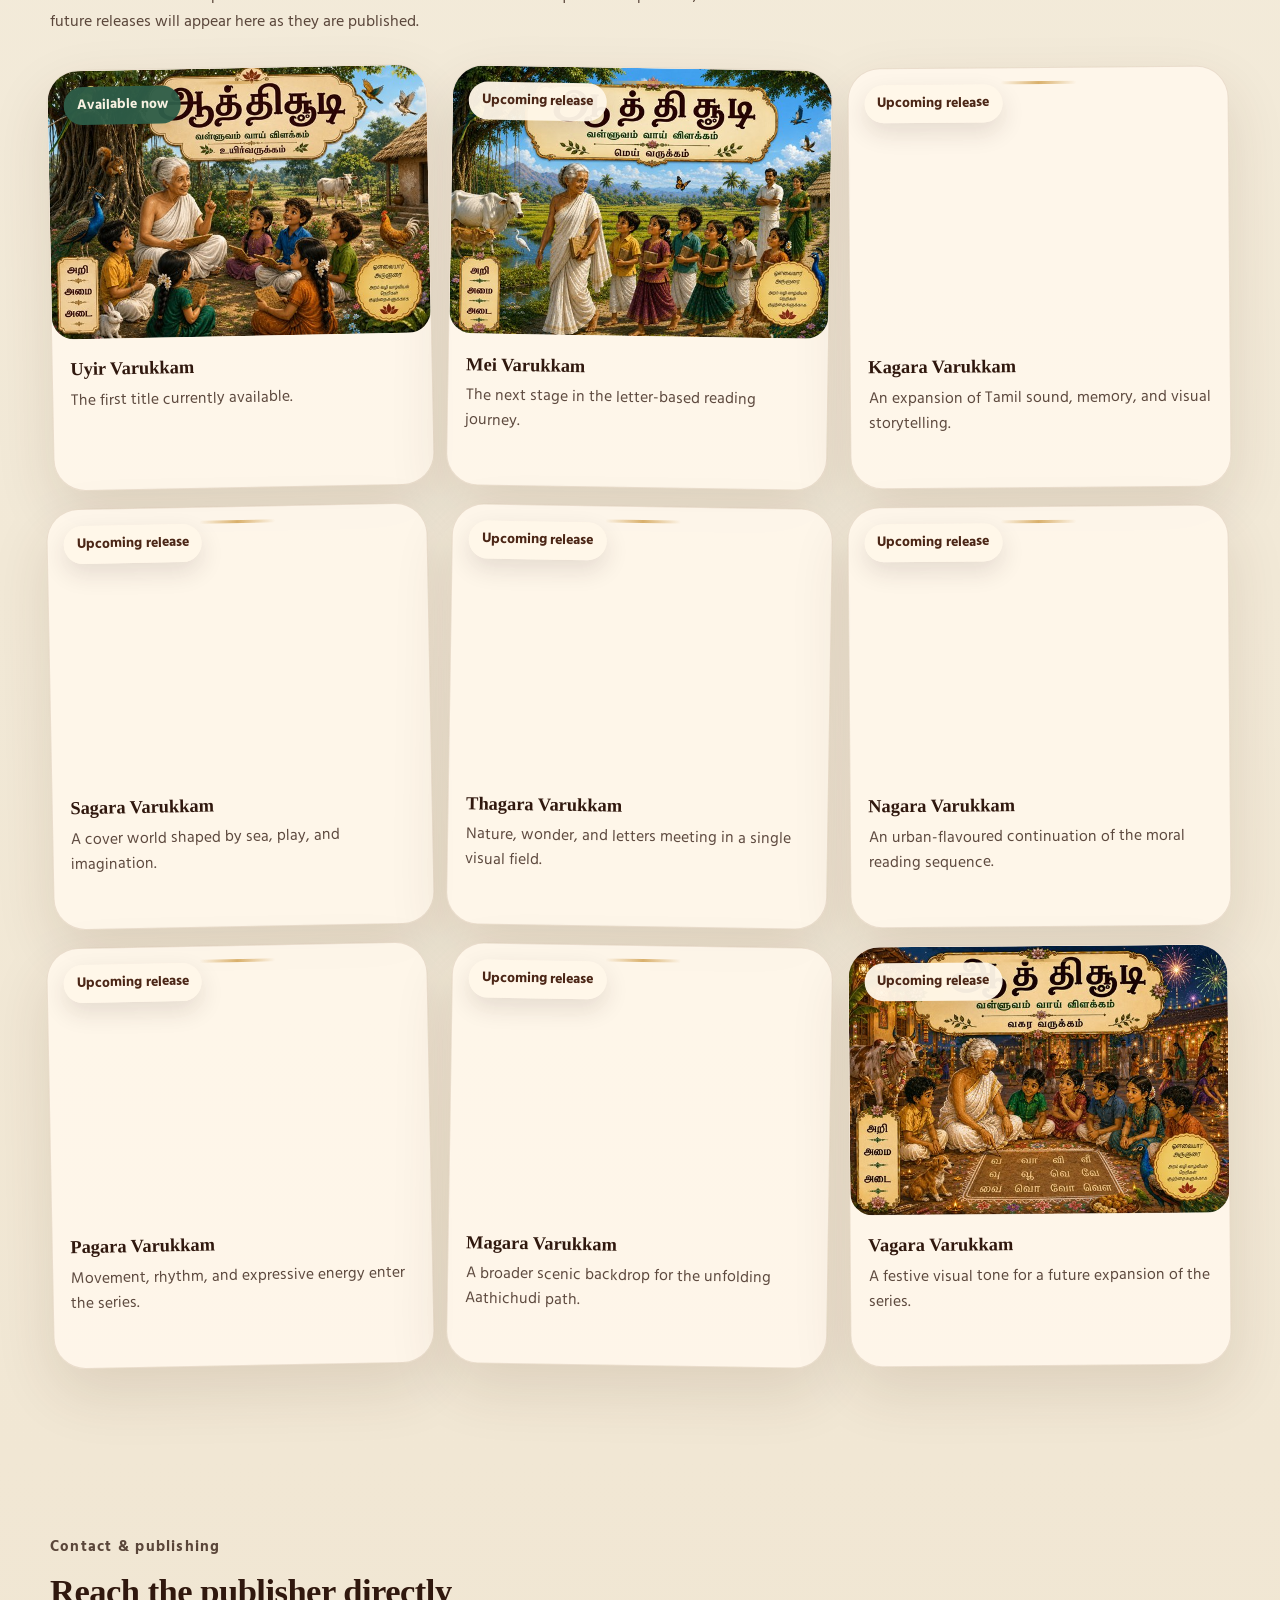
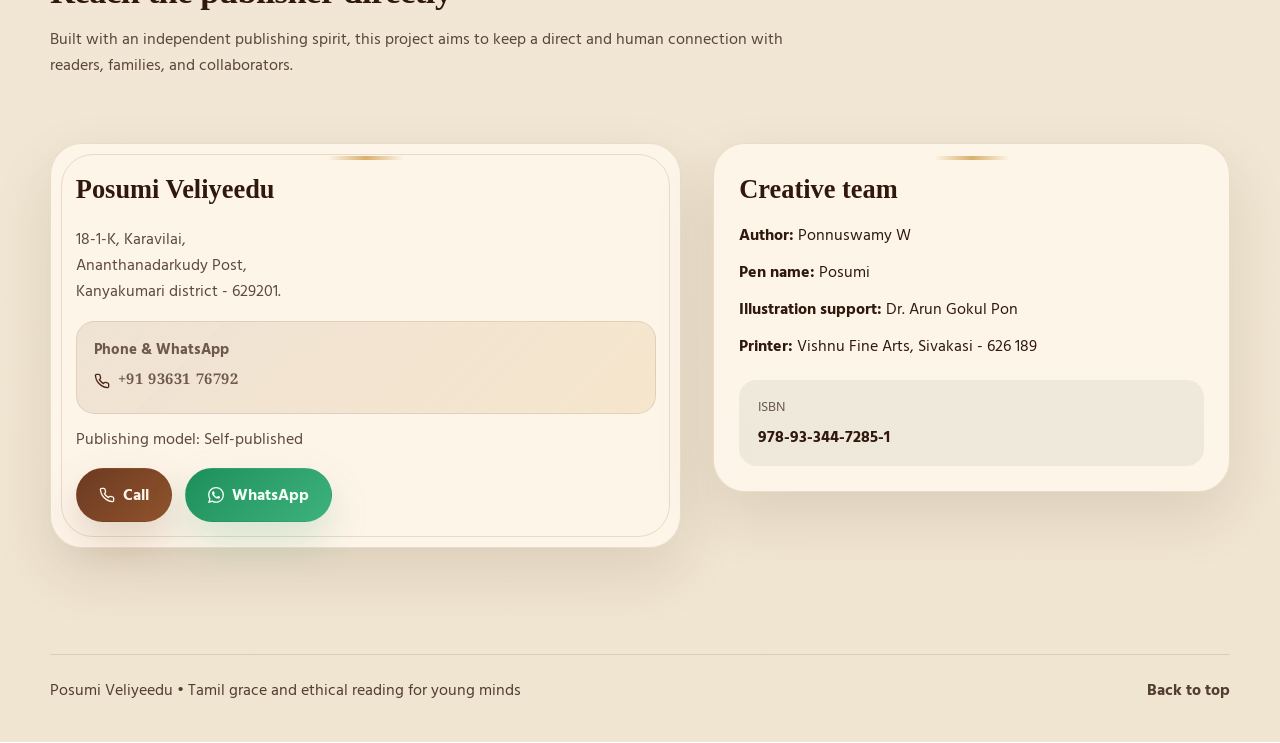
==== commit a82fd75b: "Prepare GitHub Pages site" ====
--- a/en.html
+++ b/en.html
@@ -115,6 +115,7 @@
   </script>
   <link rel="stylesheet" href="styles.css">
   <script src="script.js" defer></script>
+  <script src="hero-three.bundle.js" defer></script>
 </head>
 <body>
   <a class="skip-link" href="#main-content">Skip to content</a>
@@ -138,8 +139,7 @@
       <path d="M22 16.92v3a2 2 0 0 1-2.18 2 19.86 19.86 0 0 1-8.63-3.07 19.5 19.5 0 0 1-6-6A19.86 19.86 0 0 1 2.12 4.18 2 2 0 0 1 4.11 2h3a2 2 0 0 1 2 1.72 12.84 12.84 0 0 0 .7 2.81 2 2 0 0 1-.45 2.11L8.09 9.91a16 16 0 0 0 6 6l1.27-1.27a2 2 0 0 1 2.11-.45 12.84 12.84 0 0 0 2.81.7A2 2 0 0 1 22 16.92z"></path>
     </symbol>
     <symbol id="icon-whatsapp" viewBox="0 0 24 24">
-      <path d="M20 11.2A8 8 0 1 1 8.2 18L4 20l1.3-4A8 8 0 0 1 20 11.2Z"></path>
-      <path d="M9.9 9.2h.2a.7.7 0 0 1 .6.4l.7 1.6a.8.8 0 0 1-.1.8l-.4.5a.7.7 0 0 0-.1.7c.5.8 1.2 1.5 2 2a.7.7 0 0 0 .7-.1l.5-.4a.8.8 0 0 1 .8-.1l1.6.7a.7.7 0 0 1 .4.6v.2c0 .5-.2.9-.6 1.1-.6.3-1.3.3-2 .1-1.3-.4-2.5-1.1-3.6-2.2-1.1-1.1-1.8-2.3-2.2-3.6-.2-.7-.2-1.4.1-2 .2-.4.6-.6 1.1-.6Z"></path>
+      <path d="M17.472 14.382c-.297-.149-1.758-.867-2.03-.967-.273-.099-.471-.148-.67.15-.197.297-.767.966-.94 1.164-.173.199-.347.223-.644.075-.297-.15-1.255-.463-2.39-1.475-.883-.788-1.48-1.761-1.653-2.059-.173-.297-.018-.458.13-.606.134-.133.298-.347.446-.52.149-.174.198-.298.298-.497.099-.198.05-.371-.025-.52-.075-.149-.669-1.612-.916-2.207-.242-.579-.487-.5-.669-.51-.173-.008-.371-.01-.57-.01-.198 0-.52.074-.792.372-.272.297-1.04 1.016-1.04 2.479 0 1.462 1.065 2.875 1.213 3.074.149.198 2.096 3.2 5.077 4.487.709.306 1.262.489 1.694.625.712.227 1.36.195 1.871.118.571-.085 1.758-.719 2.006-1.413.248-.694.248-1.289.173-1.413-.074-.124-.272-.198-.57-.347m-5.421 7.403h-.004a9.87 9.87 0 01-5.031-1.378l-.361-.214-3.741.982.998-3.648-.235-.374a9.86 9.86 0 01-1.51-5.26c.001-5.45 4.436-9.884 9.888-9.884 2.64 0 5.122 1.03 6.988 2.898a9.825 9.825 0 012.893 6.994c-.003 5.45-4.437 9.884-9.885 9.884m8.413-18.297A11.815 11.815 0 0012.05 0C5.495 0 .16 5.335.157 11.892c0 2.096.547 4.142 1.588 5.945L.057 24l6.305-1.654a11.882 11.882 0 005.683 1.448h.005c6.554 0 11.89-5.335 11.893-11.893a11.821 11.821 0 00-3.48-8.413Z"></path>
     </symbol>
     <symbol id="icon-shopping-bag" viewBox="0 0 24 24">
       <path d="M6 2 3 6v14a2 2 0 0 0 2 2h14a2 2 0 0 0 2-2V6l-3-4Z"></path>
@@ -210,8 +210,8 @@
             <h1>A Tamil publishing house that opens the doorway of ethics for young minds</h1>
             <p class="lead">This independent publishing effort brings the ethical ideas and social imagination found in classical Tamil works closer to children in a warm, readable, and visually memorable form.</p>
             <div class="hero-actions">
-              <a class="button button-primary" href="#featured"><svg class="ui-icon" aria-hidden="true"><use href="#icon-book-open"></use></svg><span>Explore the first release</span></a>
-              <a class="button button-secondary" href="Book/Aathichudi_Intro.pdf" target="_blank" rel="noopener"><svg class="ui-icon" aria-hidden="true"><use href="#icon-external-link"></use></svg><span>Open 4-page preview</span></a>
+              <a class="button button-primary button-book" href="#featured"><svg class="ui-icon" aria-hidden="true"><use href="#icon-book-open"></use></svg><span>Explore the first release</span></a>
+              <a class="button button-secondary button-linkout" href="Book/Aathichudi_Intro.pdf" target="_blank" rel="noopener"><svg class="ui-icon" aria-hidden="true"><use href="#icon-external-link"></use></svg><span>Open 4-page preview</span></a>
             </div>
             <div class="hero-note">
               <span>Motto</span>
@@ -220,6 +220,7 @@
           </div>
 
           <div class="hero-visual reveal">
+            <div class="hero-three-shell" data-hero-three aria-hidden="true"></div>
             <figure class="cover-frame">
               <img src="assets/generated/featured-book.jpg" alt="Cover art for Aathichudi - Valluvam Vai Vilakkam - Uyir Varukkam" width="900" height="637" fetchpriority="high">
             </figure>
@@ -322,8 +323,8 @@
                 <h3>About the book</h3>
                 <p>This book begins to explain the brief and memorable lines of Aathichudi in a way children can read, repeat, and retain. It brings letter-learning and life-learning into the same experience.</p>
                 <div class="action-row">
-                  <a class="button button-primary" href="https://example.com/posumiveliyeedu-buy" target="_blank" rel="noopener" aria-label="Temporary buy link"><svg class="ui-icon" aria-hidden="true"><use href="#icon-shopping-bag"></use></svg><span>Buy</span></a>
-                  <a class="button button-secondary" href="#preview"><svg class="ui-icon" aria-hidden="true"><use href="#icon-book-open"></use></svg><span>See preview</span></a>
+                  <a class="button button-primary button-buy" href="https://example.com/posumiveliyeedu-buy" target="_blank" rel="noopener" aria-label="Temporary buy link" data-magnetic="true"><svg class="ui-icon" aria-hidden="true"><use href="#icon-shopping-bag"></use></svg><span>Buy</span></a>
+                  <a class="button button-secondary button-book" href="#preview"><svg class="ui-icon" aria-hidden="true"><use href="#icon-book-open"></use></svg><span>See preview</span></a>
                 </div>
                 <p class="small-note">The purchase link is a temporary placeholder and can be replaced later with the official store link.</p>
               </article>
@@ -402,8 +403,8 @@
                 <h3>Read the first 4 pages right here</h3>
                 <p>The first four pages of the current release are embedded below by default. You can still open the PDF in a new tab or download it if you prefer.</p>
                 <div class="action-row">
-                  <a class="button button-primary" href="Book/Aathichudi_Intro.pdf" target="_blank" rel="noopener"><svg class="ui-icon" aria-hidden="true"><use href="#icon-external-link"></use></svg><span>Open in new tab</span></a>
-                  <a class="button button-secondary" href="Book/Aathichudi_Intro.pdf" download><svg class="ui-icon" aria-hidden="true"><use href="#icon-download"></use></svg><span>Download</span></a>
+                  <a class="button button-primary button-linkout" href="Book/Aathichudi_Intro.pdf" target="_blank" rel="noopener"><svg class="ui-icon" aria-hidden="true"><use href="#icon-external-link"></use></svg><span>Open in new tab</span></a>
+                  <a class="button button-secondary button-download" href="Book/Aathichudi_Intro.pdf" download><svg class="ui-icon" aria-hidden="true"><use href="#icon-download"></use></svg><span>Download</span></a>
                 </div>
               </div>
               <div class="pdf-embed-shell">
@@ -522,8 +523,8 @@
             </div>
             <p class="contact-line">Publishing model: Self-published</p>
             <div class="contact-actions">
-              <a class="button button-primary" href="tel:+919363176792"><svg class="ui-icon" aria-hidden="true"><use href="#icon-phone"></use></svg><span>Call</span></a>
-              <a class="button button-whatsapp" href="https://wa.me/919363176792" target="_blank" rel="noopener"><svg class="ui-icon" aria-hidden="true"><use href="#icon-whatsapp"></use></svg><span>WhatsApp</span></a>
+              <a class="button button-primary button-call" href="tel:+919363176792"><svg class="ui-icon" aria-hidden="true"><use href="#icon-phone"></use></svg><span>Call</span></a>
+              <a class="button button-whatsapp" href="https://wa.me/919363176792" target="_blank" rel="noopener"><svg class="ui-icon ui-icon-brand" aria-hidden="true"><use href="#icon-whatsapp"></use></svg><span>WhatsApp</span></a>
             </div>
           </article>
 
--- a/styles.css
+++ b/styles.css
@@ -248,10 +248,26 @@
 }
 
 .site-nav a {
+  position: relative;
+  overflow: hidden;
   padding: 0.6rem 0.95rem;
   border-radius: 999px;
   color: rgba(48, 24, 14, 0.78);
   transition: background-color 180ms ease, color 180ms ease, transform 180ms ease;
+}
+
+.site-nav a::after {
+  content: "";
+  position: absolute;
+  right: 0.95rem;
+  bottom: 0.45rem;
+  left: 0.95rem;
+  height: 2px;
+  border-radius: 999px;
+  background: linear-gradient(90deg, var(--gold-400), var(--terracotta));
+  transform: scaleX(0);
+  transform-origin: left center;
+  transition: transform 220ms ease;
 }
 
 .site-nav a:hover,
@@ -259,6 +275,12 @@
 .site-nav a.is-active {
   background: rgba(107, 58, 34, 0.1);
   color: var(--brown-800);
+}
+
+.site-nav a:hover::after,
+.site-nav a:focus-visible::after,
+.site-nav a.is-active::after {
+  transform: scaleX(1);
 }
 
 .nav-toggle {
@@ -324,6 +346,7 @@
 .hero-copy h1 {
   max-width: 16ch;
   font-size: clamp(2.6rem, 5vw, 4.8rem);
+  text-wrap: balance;
 }
 
 .lead {
@@ -342,16 +365,38 @@
 }
 
 .button {
+  position: relative;
   display: inline-flex;
   align-items: center;
   justify-content: center;
   gap: 0.55rem;
+  overflow: hidden;
+  --button-shift-x: 0px;
+  --button-shift-y: 0px;
+  --button-hover-lift: 0px;
   min-height: 3.15rem;
   padding: 0.8rem 1.35rem;
   border: 1px solid transparent;
   border-radius: 999px;
   font-weight: 700;
+  will-change: transform;
+  transform: translate3d(var(--button-shift-x), calc(var(--button-shift-y) + var(--button-hover-lift)), 0);
   transition: transform 180ms ease, box-shadow 180ms ease, background-color 180ms ease, border-color 180ms ease;
+}
+
+.button::before {
+  content: "";
+  position: absolute;
+  inset: 0;
+  background: linear-gradient(120deg, transparent 18%, rgba(255, 255, 255, 0.3) 50%, transparent 82%);
+  transform: translateX(-140%);
+  transition: transform 420ms ease;
+}
+
+.button > .ui-icon,
+.button > span {
+  position: relative;
+  z-index: 1;
 }
 
 .ui-icon {
@@ -365,9 +410,19 @@
   stroke-linejoin: round;
 }
 
+.ui-icon-brand {
+  fill: currentColor;
+  stroke: none;
+}
+
 .button:hover,
 .button:focus-visible {
-  transform: translateY(-2px);
+  --button-hover-lift: -2px;
+}
+
+.button:hover::before,
+.button:focus-visible::before {
+  transform: translateX(140%);
 }
 
 .button-primary {
@@ -380,6 +435,66 @@
   border-color: rgba(107, 58, 34, 0.24);
   background: rgba(255, 248, 235, 0.72);
   color: var(--brown-800);
+}
+
+.button-book .ui-icon,
+.button-linkout .ui-icon,
+.button-download .ui-icon,
+.button-call .ui-icon,
+.button-whatsapp .ui-icon,
+.button-buy .ui-icon {
+  transition: transform 320ms ease;
+}
+
+.button-book .ui-icon {
+  transform-origin: center;
+}
+
+.button-book:hover .ui-icon,
+.button-book:focus-visible .ui-icon {
+  transform: rotateY(180deg) scale(1.08);
+}
+
+.button-linkout:hover .ui-icon,
+.button-linkout:focus-visible .ui-icon {
+  transform: translate(0.18rem, -0.18rem);
+}
+
+.button-download:hover .ui-icon,
+.button-download:focus-visible .ui-icon {
+  transform: translateY(0.18rem);
+}
+
+.button-call:hover .ui-icon,
+.button-call:focus-visible .ui-icon {
+  transform: rotate(16deg) scale(1.06);
+}
+
+.button-whatsapp:hover .ui-icon,
+.button-whatsapp:focus-visible .ui-icon {
+  transform: scale(1.1) rotate(-8deg);
+}
+
+.button-buy {
+  background: linear-gradient(135deg, #7f4125 0%, #b66a3d 54%, #d6ad63 100%);
+  background-size: 170% 170%;
+  box-shadow: 0 22px 52px rgba(122, 66, 29, 0.24);
+  animation: buy-breathe 3.4s ease-in-out infinite;
+}
+
+.button-buy:hover,
+.button-buy:focus-visible {
+  --button-hover-lift: -4px;
+  box-shadow: 0 28px 62px rgba(122, 66, 29, 0.28);
+}
+
+.button-buy .ui-icon {
+  transform: rotate(-8deg);
+}
+
+.button-buy:hover .ui-icon,
+.button-buy:focus-visible .ui-icon {
+  transform: rotate(8deg) scale(1.12);
 }
 
 .hero-note {
@@ -405,6 +520,26 @@
 
 .hero-visual {
   position: relative;
+  isolation: isolate;
+}
+
+.hero-three-shell {
+  position: absolute;
+  inset: -1.25rem -2.25rem -2.25rem -2.25rem;
+  z-index: 0;
+  pointer-events: none;
+}
+
+.hero-three-shell canvas {
+  display: block;
+  width: 100%;
+  height: 100%;
+  opacity: 0;
+  transition: opacity 360ms ease;
+}
+
+.hero-three-shell.is-ready canvas {
+  opacity: 1;
 }
 
 .cover-frame {
@@ -415,6 +550,7 @@
   background: linear-gradient(180deg, rgba(255, 248, 236, 0.94), rgba(246, 232, 204, 0.88));
   box-shadow: var(--shadow-strong);
   animation: float-cover 8.5s ease-in-out infinite;
+  z-index: 2;
 }
 
 .cover-frame::before,
@@ -441,6 +577,7 @@
   bottom: -1.2rem;
   width: min(24rem, 82%);
   animation: float-cover 8.5s ease-in-out infinite 1.1s;
+  z-index: 3;
 }
 
 .ornament-card,
@@ -543,6 +680,13 @@
   background: rgba(51, 91, 70, 0.08);
   color: var(--leaf-800);
   font-weight: 600;
+  transition: transform 220ms ease, box-shadow 220ms ease, background-color 220ms ease;
+}
+
+.hero-facts li:hover {
+  transform: translateY(-3px);
+  background: rgba(51, 91, 70, 0.12);
+  box-shadow: 0 12px 24px rgba(77, 43, 20, 0.08);
 }
 
 .stats-strip {
@@ -573,6 +717,13 @@
   border-radius: 0.95rem;
   background: rgba(51, 91, 70, 0.08);
   color: var(--leaf-700);
+  transition: transform 260ms ease, background-color 260ms ease, color 260ms ease;
+}
+
+.stat-card:hover .stat-card-icon,
+.stat-card:focus-within .stat-card-icon {
+  transform: rotate(-6deg) scale(1.08);
+  background: rgba(51, 91, 70, 0.12);
 }
 
 .stat-card span,
@@ -627,6 +778,8 @@
 
 .mission-stack {
   display: grid;
+  grid-column: 1 / -1;
+  grid-template-columns: repeat(2, minmax(0, 1fr));
   gap: 1rem;
 }
 
@@ -679,6 +832,13 @@
   background: linear-gradient(135deg, rgba(51, 91, 70, 0.14), rgba(213, 168, 93, 0.28));
   font-family: "Noto Serif Tamil", serif;
   font-size: 1.55rem;
+  transition: transform 260ms ease, box-shadow 260ms ease;
+}
+
+.motto-step:hover strong,
+.motto-step:focus-within strong {
+  transform: rotate(-8deg) scale(1.07);
+  box-shadow: 0 14px 26px rgba(77, 43, 20, 0.12);
 }
 
 .motto-step p,
@@ -711,6 +871,23 @@
 
 .book-image-shell {
   padding: 1rem;
+  transition: transform 260ms ease, box-shadow 260ms ease, border-color 260ms ease;
+}
+
+.book-image-shell img {
+  transition: transform 320ms ease, filter 320ms ease;
+}
+
+.book-showcase:hover .book-image-shell,
+.book-showcase:focus-within .book-image-shell {
+  transform: translateY(-6px);
+  box-shadow: 0 30px 70px rgba(77, 43, 20, 0.14);
+}
+
+.book-showcase:hover .book-image-shell img,
+.book-showcase:focus-within .book-image-shell img {
+  transform: scale(1.035) rotate(-0.8deg);
+  filter: saturate(1.05);
 }
 
 .featured-copy {
@@ -738,6 +915,14 @@
   border-radius: 1rem;
   background: rgba(255, 248, 236, 0.72);
   border: 1px solid rgba(117, 72, 34, 0.08);
+  transition: transform 220ms ease, box-shadow 220ms ease, border-color 220ms ease, background-color 220ms ease;
+}
+
+.detail-grid div:hover {
+  transform: translateY(-4px);
+  background: rgba(255, 248, 236, 0.9);
+  border-color: rgba(117, 72, 34, 0.16);
+  box-shadow: 0 18px 36px rgba(77, 43, 20, 0.08);
 }
 
 .detail-grid dt,
@@ -823,9 +1008,12 @@
   display: grid;
   grid-template-columns: repeat(3, minmax(0, 1fr));
   gap: 1.15rem;
+  align-items: stretch;
 }
 
 .series-card {
+  display: flex;
+  flex-direction: column;
   overflow: hidden;
   transition: transform 220ms ease, box-shadow 220ms ease;
 }
@@ -850,6 +1038,13 @@
 
 .series-card img {
   object-fit: contain;
+  transition: transform 260ms ease, filter 260ms ease;
+}
+
+.series-card:hover img,
+.series-card:focus-within img {
+  transform: scale(1.03);
+  filter: saturate(1.05);
 }
 
 html[lang="en"] .hero-copy h1,
@@ -867,7 +1062,40 @@
 }
 
 html[lang="en"] .hero-copy h1 {
-  max-width: 13ch;
+  max-width: 15ch;
+  font-size: clamp(1.8rem, 2.85vw, 3.25rem);
+  line-height: 1.06;
+  letter-spacing: -0.015em;
+  font-weight: 600;
+  color: rgba(48, 24, 14, 0.95);
+}
+
+html[lang="en"] .lead {
+  max-width: 34rem;
+  font-size: 1rem;
+  line-height: 1.75;
+}
+
+html[lang="en"] .section-heading h2 {
+  max-width: 26ch;
+  font-size: clamp(1.75rem, 2.7vw, 2.55rem);
+  line-height: 1.08;
+  letter-spacing: -0.015em;
+  text-wrap: balance;
+}
+
+html[lang="en"] .section-heading > p:last-child {
+  max-width: 46rem;
+  font-size: 1rem;
+}
+
+html[lang="en"] .hero-grid {
+  grid-template-columns: minmax(0, 0.96fr) minmax(0, 1.04fr);
+  gap: 2.5rem;
+}
+
+html[lang="en"] .hero-actions .button {
+  min-height: 3rem;
 }
 
 .series-status {
@@ -882,6 +1110,13 @@
   font-size: 0.88rem;
   font-weight: 700;
   box-shadow: 0 10px 24px rgba(53, 28, 16, 0.12);
+  transition: transform 220ms ease, box-shadow 220ms ease;
+}
+
+.series-card:hover .series-status,
+.series-card:focus-within .series-status {
+  transform: translateY(-3px);
+  box-shadow: 0 14px 30px rgba(53, 28, 16, 0.16);
 }
 
 .series-status.current {
@@ -890,6 +1125,10 @@
 }
 
 .series-body {
+  display: flex;
+  flex: 1;
+  flex-direction: column;
+  gap: 0.45rem;
   padding: 1.2rem 1.1rem 1.25rem;
 }
 
@@ -899,7 +1138,21 @@
 }
 
 .series-body p {
-  margin-top: 0.45rem;
+  margin-top: 0;
+}
+
+html[lang="en"] .series-body {
+  min-height: 9.4rem;
+}
+
+html[lang="en"] .series-body h3 {
+  font-size: 1.15rem;
+  line-height: 1.2;
+}
+
+html[lang="en"] .series-body p {
+  font-size: 0.98rem;
+  line-height: 1.6;
 }
 
 .contact-layout {
@@ -945,6 +1198,19 @@
   font-size: clamp(1.25rem, 3vw, 1.85rem);
   font-weight: 700;
   letter-spacing: 0.02em;
+  transition: transform 220ms ease, color 220ms ease;
+}
+
+.phone-highlight .ui-icon {
+  transition: transform 260ms ease;
+}
+
+.phone-highlight:hover {
+  transform: translateX(2px);
+}
+
+.phone-highlight:hover .ui-icon {
+  transform: rotate(14deg) scale(1.1);
 }
 
 .contact-actions {
@@ -968,6 +1234,19 @@
 
   50% {
     transform: translateY(-8px);
+  }
+}
+
+@keyframes buy-breathe {
+  0%,
+  100% {
+    background-position: 0% 50%;
+    box-shadow: 0 22px 52px rgba(122, 66, 29, 0.22);
+  }
+
+  50% {
+    background-position: 100% 50%;
+    box-shadow: 0 28px 60px rgba(122, 66, 29, 0.28);
   }
 }
 
@@ -1050,12 +1329,20 @@
     animation: none;
   }
 
+  .hero-three-shell {
+    inset: -1rem -1rem -1.5rem -1rem;
+  }
+
   .stats-strip,
   .series-grid {
     grid-template-columns: repeat(2, minmax(0, 1fr));
   }
 
   .detail-grid {
+    grid-template-columns: 1fr;
+  }
+
+  .mission-stack {
     grid-template-columns: 1fr;
   }
 }
@@ -1119,6 +1406,16 @@
     font-size: clamp(2.15rem, 9vw, 3.6rem);
   }
 
+  html[lang="en"] .hero-copy h1 {
+    font-size: clamp(1.95rem, 7vw, 2.85rem);
+    max-width: 100%;
+  }
+
+  html[lang="en"] .section-heading h2 {
+    max-width: 100%;
+    font-size: clamp(1.8rem, 6vw, 2.35rem);
+  }
+
   .stats-strip,
   .series-grid {
     grid-template-columns: 1fr;
@@ -1156,4 +1453,8 @@
   .series-card:focus-within {
     transform: none;
   }
+
+  .hero-three-shell {
+    display: none;
+  }
 }
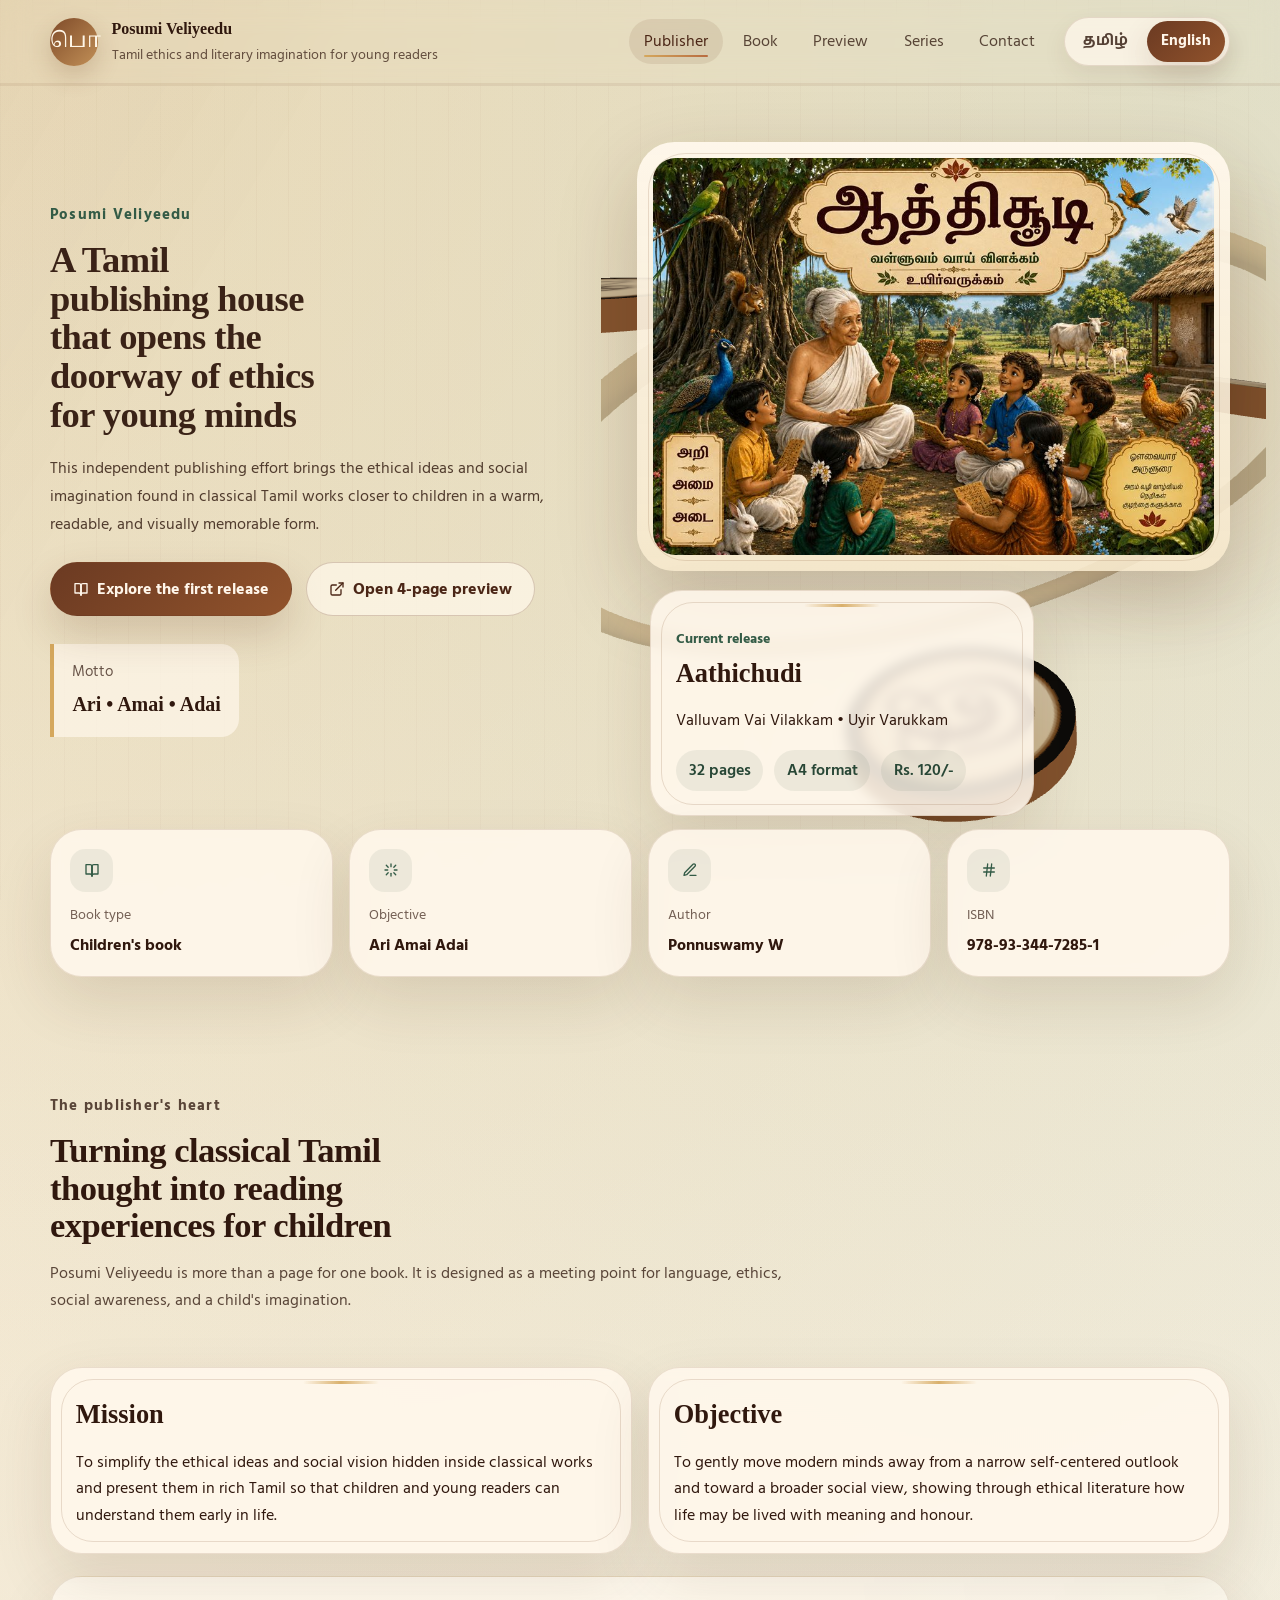
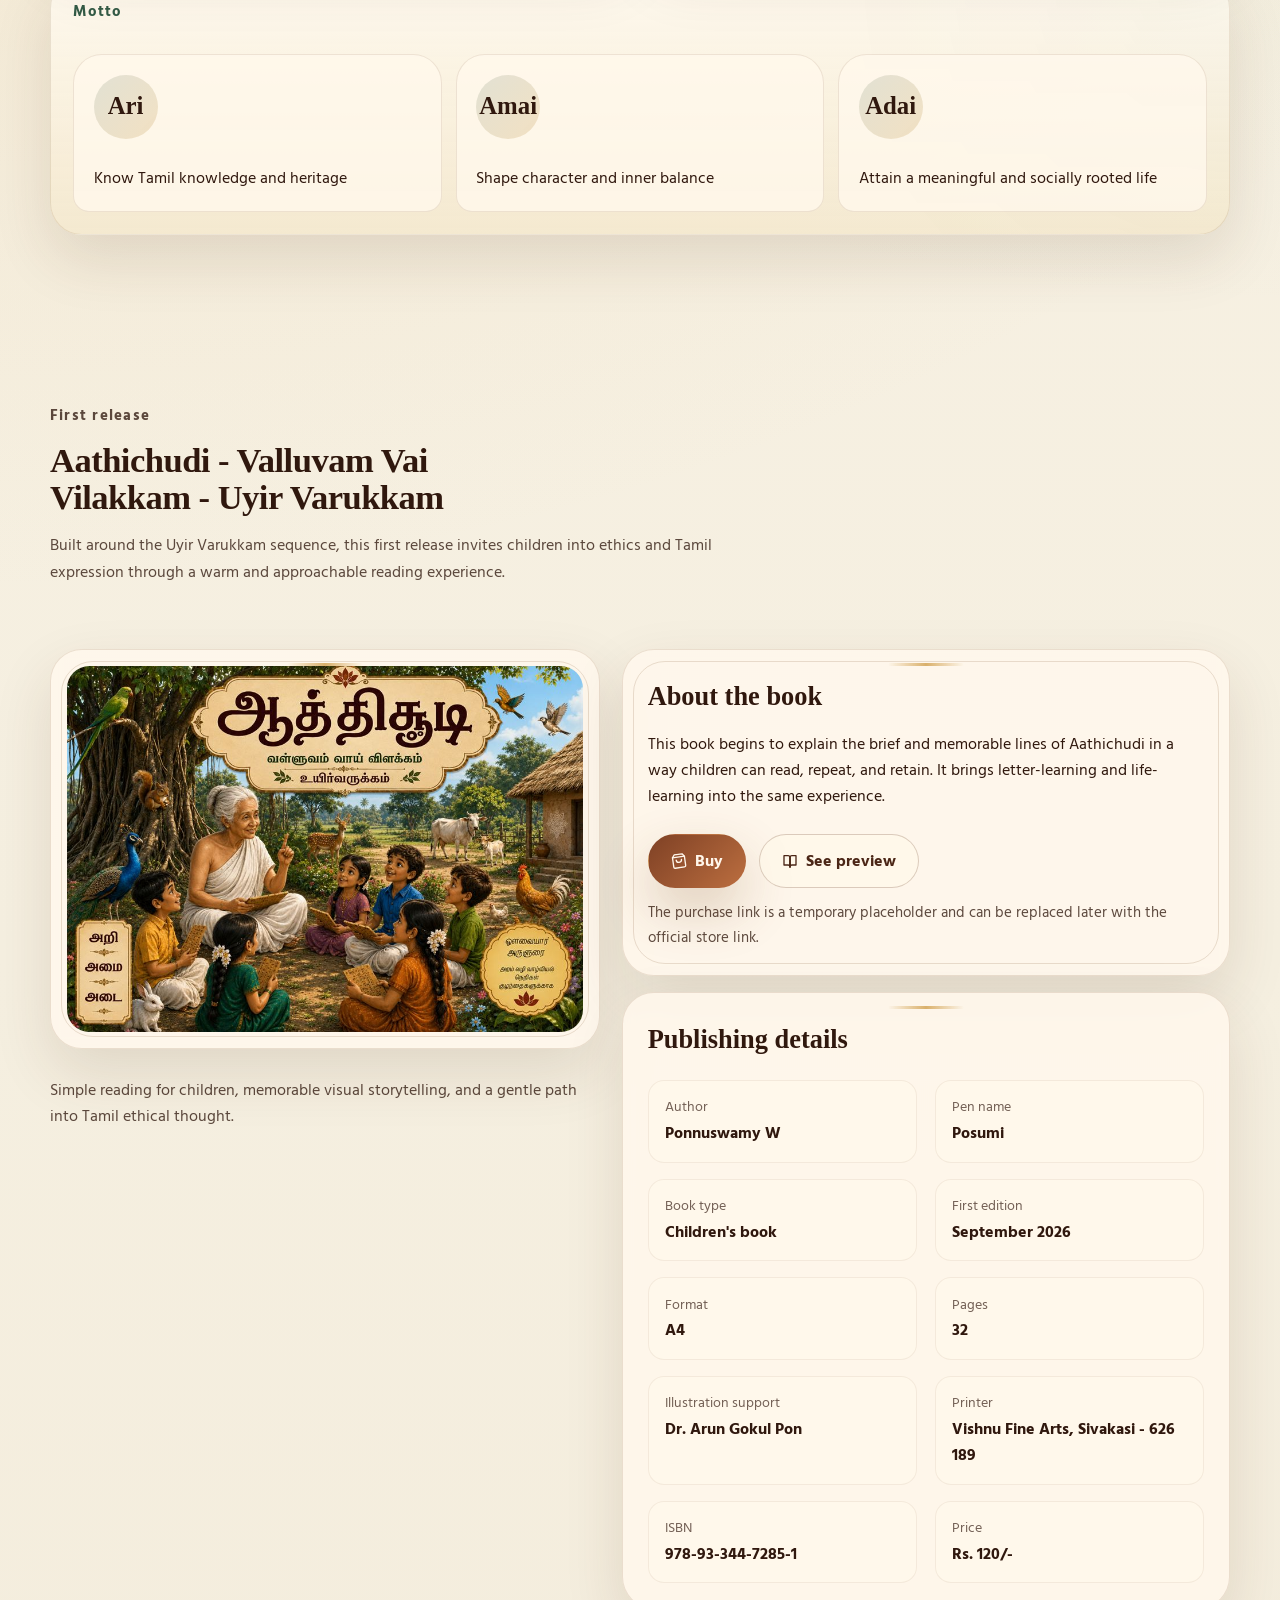
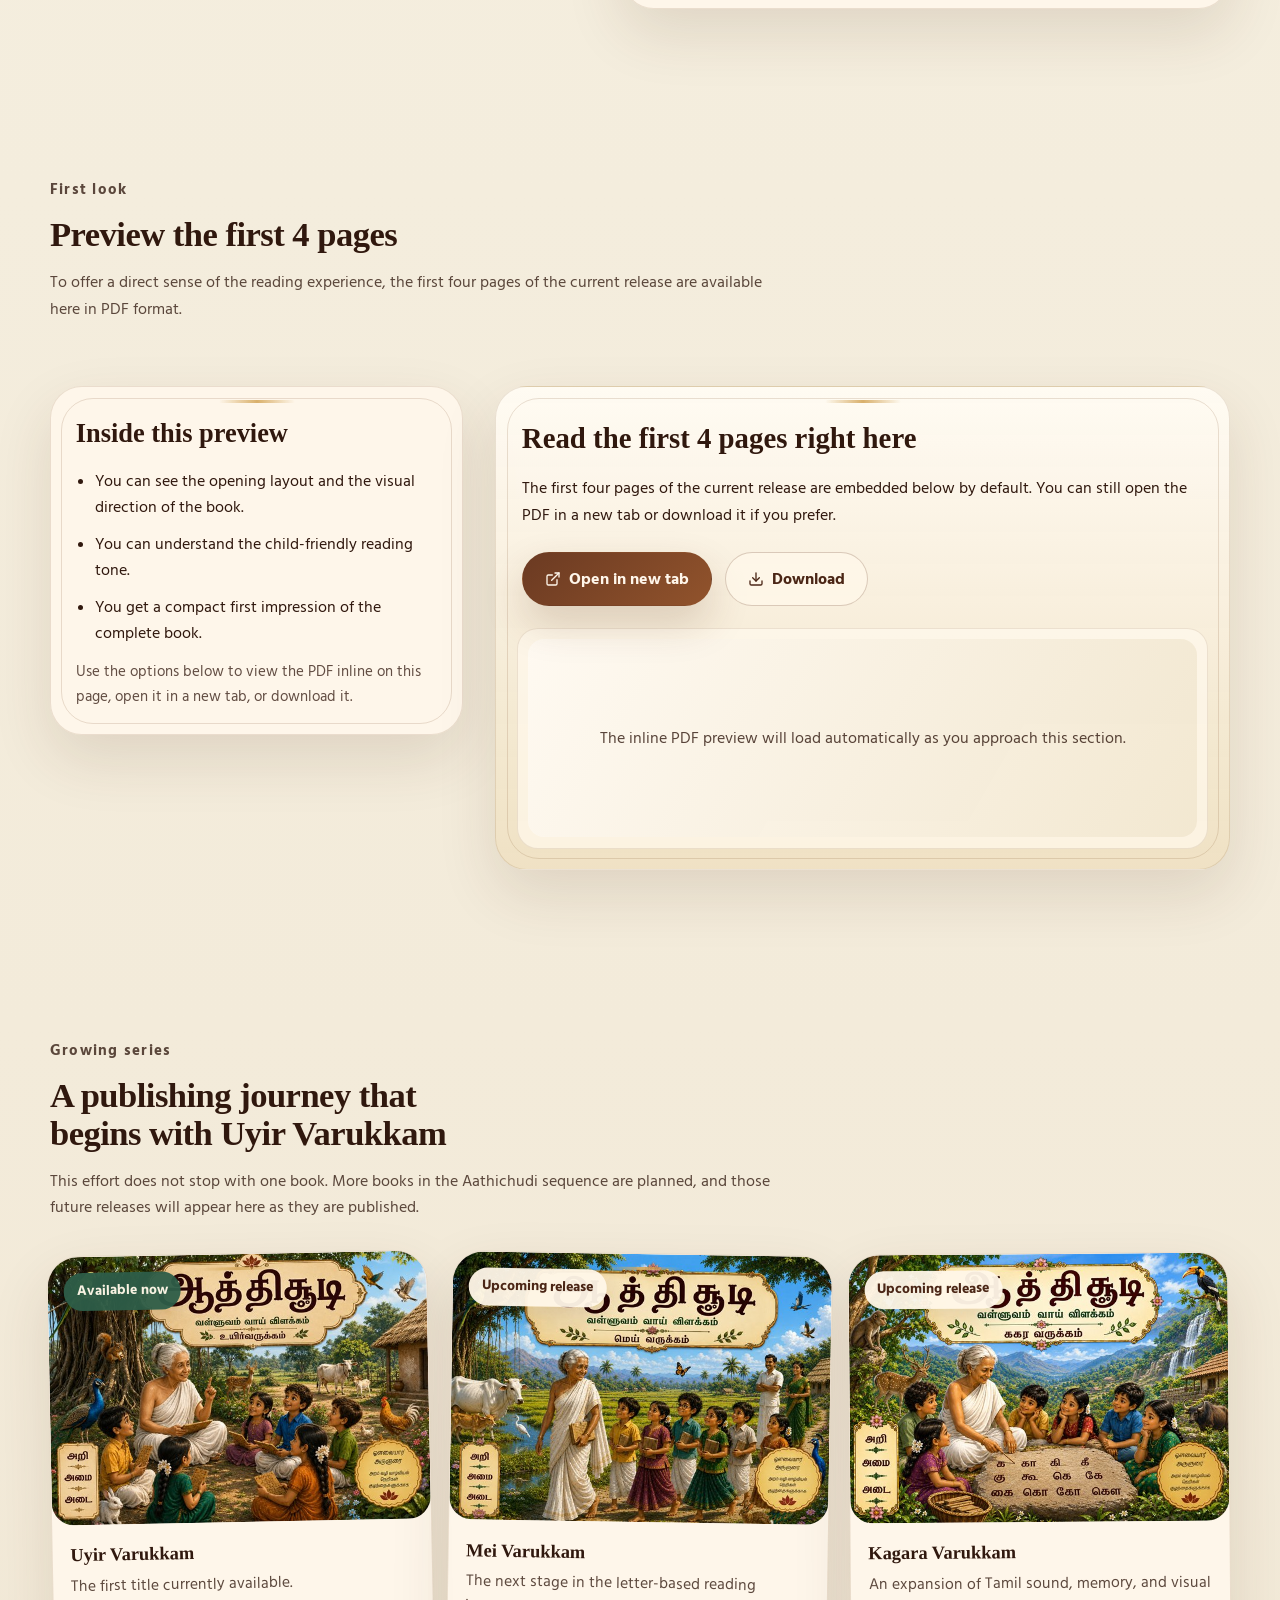
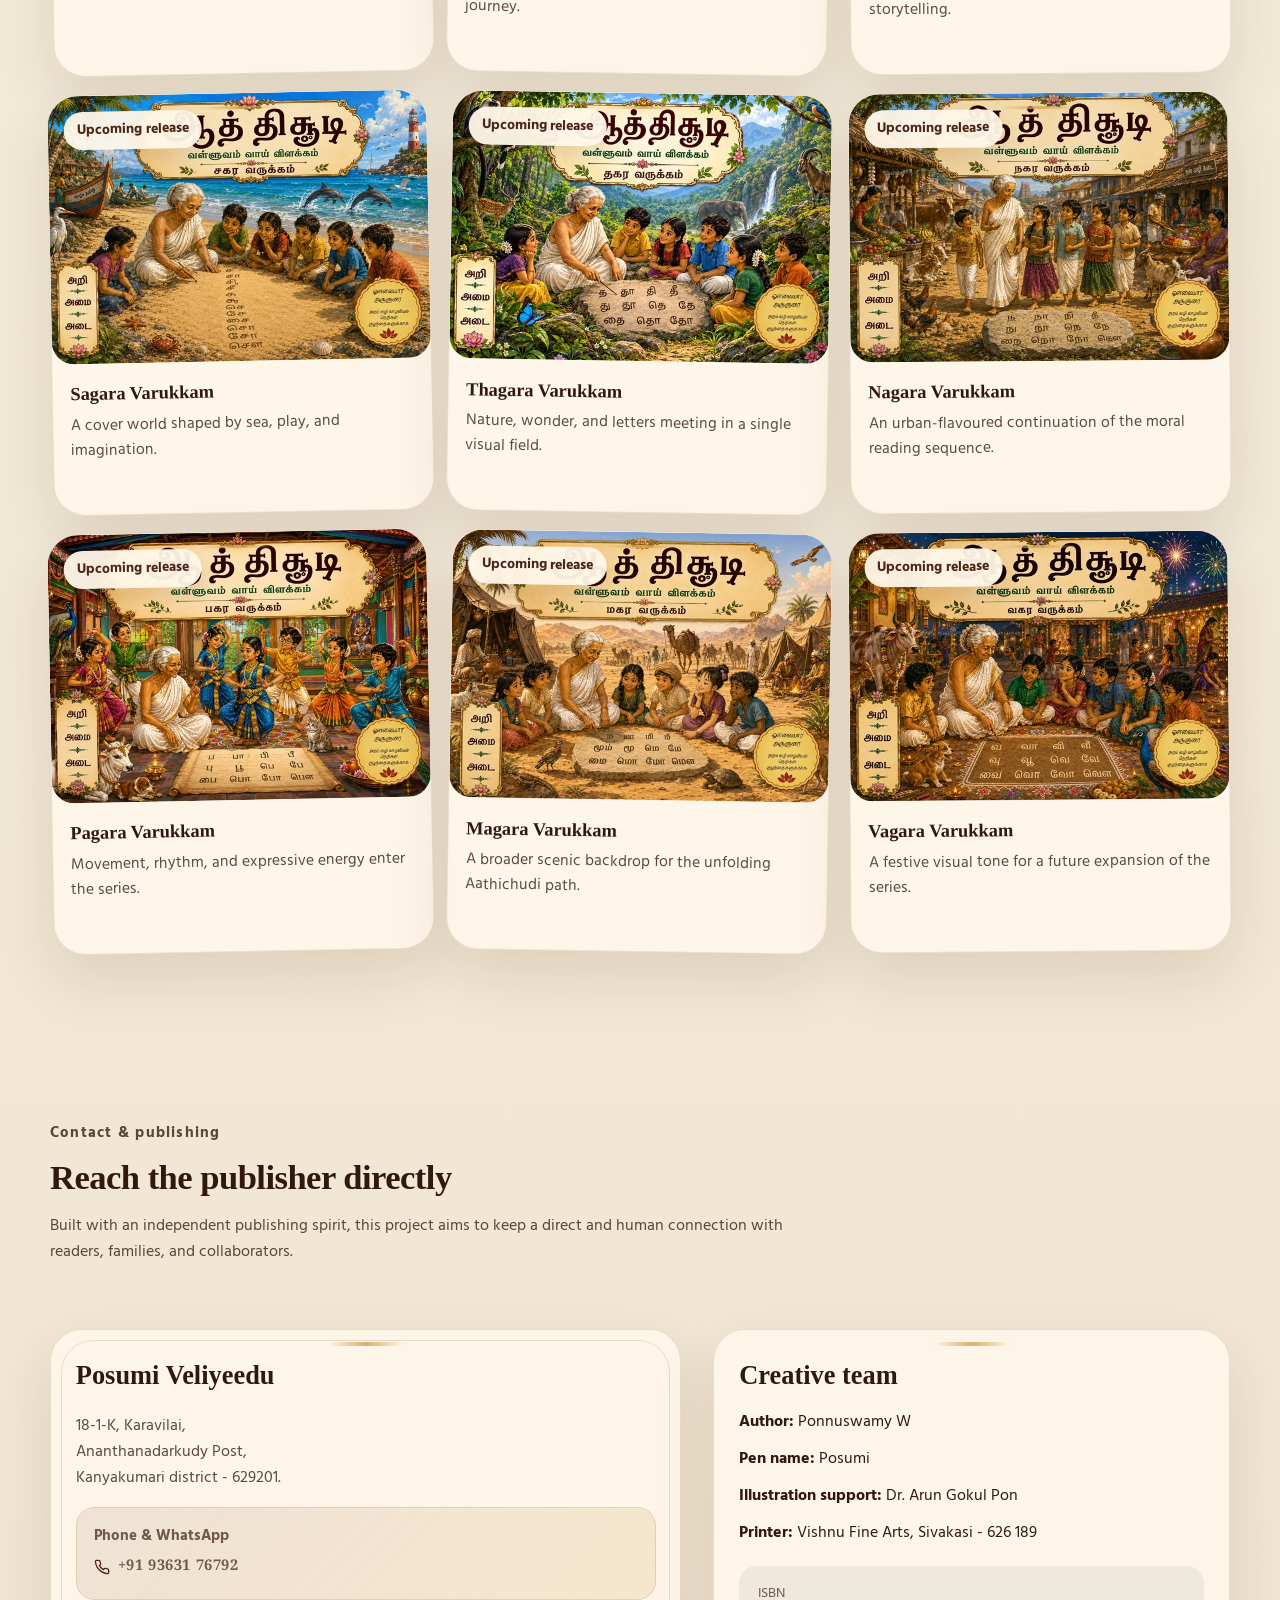
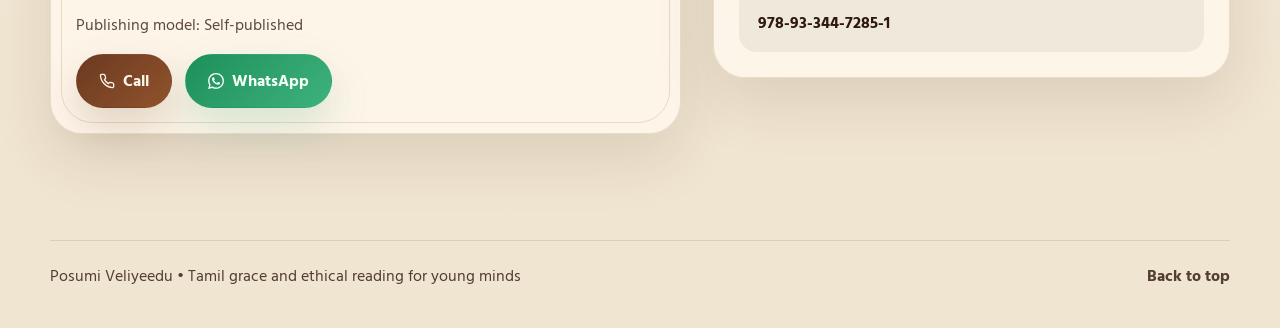
==== commit 1ec37094: "Improve initial load performance" ====
--- a/en.html
+++ b/en.html
@@ -16,9 +16,12 @@
   <link rel="alternate" hreflang="x-default" href="https://posumiveliyeedu.com/" />
   <link rel="preconnect" href="https://fonts.googleapis.com">
   <link rel="preconnect" href="https://fonts.gstatic.com" crossorigin>
-  <link href="https://fonts.googleapis.com/css2?family=Hind+Madurai:wght@400;500;600;700&family=Noto+Serif+Tamil:wght@500;600;700&display=swap" rel="stylesheet">
-  <link rel="icon" type="image/png" sizes="256x256" href="assets/generated/favicon.png">
-  <link rel="apple-touch-icon" href="assets/generated/favicon.png">
+  <link rel="preload" as="style" href="https://fonts.googleapis.com/css2?family=Hind+Madurai:wght@400;600;700&family=Noto+Serif+Tamil:wght@600;700&display=swap">
+  <link href="https://fonts.googleapis.com/css2?family=Hind+Madurai:wght@400;600;700&family=Noto+Serif+Tamil:wght@600;700&display=swap" rel="stylesheet" media="print" onload="this.media='all'">
+  <noscript><link href="https://fonts.googleapis.com/css2?family=Hind+Madurai:wght@400;600;700&family=Noto+Serif+Tamil:wght@600;700&display=swap" rel="stylesheet"></noscript>
+  <link rel="preload" as="image" href="assets/generated/featured-book-640.jpg" imagesrcset="assets/generated/featured-book-480.jpg 480w, assets/generated/featured-book-640.jpg 640w, assets/generated/featured-book.jpg 900w" imagesizes="(max-width: 760px) 88vw, (max-width: 1200px) 42vw, 900px">
+  <link rel="icon" type="image/png" sizes="64x64" href="assets/generated/favicon-64.png">
+  <link rel="apple-touch-icon" sizes="180x180" href="assets/generated/favicon-180.png">
   <link rel="manifest" href="manifest.webmanifest">
   <meta property="og:locale" content="en_IN">
   <meta property="og:locale:alternate" content="ta_IN">
@@ -115,7 +118,6 @@
   </script>
   <link rel="stylesheet" href="styles.css">
   <script src="script.js" defer></script>
-  <script src="hero-three.bundle.js" defer></script>
 </head>
 <body>
   <a class="skip-link" href="#main-content">Skip to content</a>
@@ -222,7 +224,7 @@
           <div class="hero-visual reveal">
             <div class="hero-three-shell" data-hero-three aria-hidden="true"></div>
             <figure class="cover-frame">
-              <img src="assets/generated/featured-book.jpg" alt="Cover art for Aathichudi - Valluvam Vai Vilakkam - Uyir Varukkam" width="900" height="637" fetchpriority="high">
+              <img src="assets/generated/featured-book-640.jpg" srcset="assets/generated/featured-book-480.jpg 480w, assets/generated/featured-book-640.jpg 640w, assets/generated/featured-book.jpg 900w" sizes="(max-width: 760px) 88vw, (max-width: 1200px) 42vw, 900px" alt="Cover art for Aathichudi - Valluvam Vai Vilakkam - Uyir Varukkam" width="900" height="637" fetchpriority="high" decoding="async">
             </figure>
             <aside class="hero-meta ornament-card">
               <p class="mini-label">Current release</p>
@@ -313,7 +315,7 @@
           <div class="featured-grid">
             <article class="book-showcase reveal">
               <div class="book-image-shell">
-                <img src="assets/generated/featured-book.jpg" alt="Aathichudi Uyir Varukkam cover" width="900" height="637" loading="eager">
+                <img src="assets/generated/featured-book-640.jpg" srcset="assets/generated/featured-book-480.jpg 480w, assets/generated/featured-book-640.jpg 640w, assets/generated/featured-book.jpg 900w" sizes="(max-width: 1024px) 92vw, 44vw" alt="Aathichudi Uyir Varukkam cover" width="900" height="637" loading="lazy" decoding="async">
               </div>
               <p class="caption">Simple reading for children, memorable visual storytelling, and a gentle path into Tamil ethical thought.</p>
             </article>
@@ -408,7 +410,8 @@
                 </div>
               </div>
               <div class="pdf-embed-shell">
-                <object data="Book/Aathichudi_Intro.pdf#toolbar=0&navpanes=0&scrollbar=1&view=FitH" type="application/pdf" aria-label="Aathichudi preview PDF inline viewer">
+                <div class="pdf-loading-note" data-pdf-placeholder>The inline PDF preview will load automatically as you approach this section.</div>
+                <object data-src="Book/Aathichudi_Intro.pdf#toolbar=0&navpanes=0&scrollbar=1&view=FitH" type="application/pdf" aria-label="Aathichudi preview PDF inline viewer" data-lazy-pdf>
                   <p>Inline PDF viewing is not available in this browser. <a href="Book/Aathichudi_Intro.pdf" target="_blank" rel="noopener">Open the PDF in a new tab</a>.</p>
                 </object>
               </div>
@@ -428,7 +431,7 @@
           <div class="series-grid">
             <article class="series-card reveal">
               <span class="series-status current">Available now</span>
-              <img src="assets/generated/series-0.jpg" alt="Uyir Varukkam cover" width="640" height="453" decoding="async">
+              <img src="assets/generated/series-0-320.jpg" srcset="assets/generated/series-0-320.jpg 320w, assets/generated/series-0.jpg 640w" sizes="(max-width: 760px) 92vw, (max-width: 1024px) 46vw, 31vw" alt="Uyir Varukkam cover" width="640" height="453" loading="lazy" decoding="async">
               <div class="series-body">
                 <h3>Uyir Varukkam</h3>
                 <p>The first title currently available.</p>
@@ -436,7 +439,7 @@
             </article>
             <article class="series-card reveal">
               <span class="series-status">Upcoming release</span>
-              <img src="assets/generated/series-1.jpg" alt="Mei Varukkam cover" width="640" height="453" decoding="async">
+              <img src="assets/generated/series-1-320.jpg" srcset="assets/generated/series-1-320.jpg 320w, assets/generated/series-1.jpg 640w" sizes="(max-width: 760px) 92vw, (max-width: 1024px) 46vw, 31vw" alt="Mei Varukkam cover" width="640" height="453" loading="lazy" decoding="async">
               <div class="series-body">
                 <h3>Mei Varukkam</h3>
                 <p>The next stage in the letter-based reading journey.</p>
@@ -444,7 +447,7 @@
             </article>
             <article class="series-card reveal">
               <span class="series-status">Upcoming release</span>
-              <img src="assets/generated/series-2.jpg" alt="Kagara Varukkam cover" width="640" height="453" decoding="async">
+              <img src="assets/generated/series-2-320.jpg" srcset="assets/generated/series-2-320.jpg 320w, assets/generated/series-2.jpg 640w" sizes="(max-width: 760px) 92vw, (max-width: 1024px) 46vw, 31vw" alt="Kagara Varukkam cover" width="640" height="453" loading="lazy" decoding="async">
               <div class="series-body">
                 <h3>Kagara Varukkam</h3>
                 <p>An expansion of Tamil sound, memory, and visual storytelling.</p>
@@ -452,7 +455,7 @@
             </article>
             <article class="series-card reveal">
               <span class="series-status">Upcoming release</span>
-              <img src="assets/generated/series-3.jpg" alt="Sagara Varukkam cover" width="640" height="453" decoding="async">
+              <img src="assets/generated/series-3-320.jpg" srcset="assets/generated/series-3-320.jpg 320w, assets/generated/series-3.jpg 640w" sizes="(max-width: 760px) 92vw, (max-width: 1024px) 46vw, 31vw" alt="Sagara Varukkam cover" width="640" height="453" loading="lazy" decoding="async">
               <div class="series-body">
                 <h3>Sagara Varukkam</h3>
                 <p>A cover world shaped by sea, play, and imagination.</p>
@@ -460,7 +463,7 @@
             </article>
             <article class="series-card reveal">
               <span class="series-status">Upcoming release</span>
-              <img src="assets/generated/series-4.jpg" alt="Thagara Varukkam cover" width="640" height="453" decoding="async">
+              <img src="assets/generated/series-4-320.jpg" srcset="assets/generated/series-4-320.jpg 320w, assets/generated/series-4.jpg 640w" sizes="(max-width: 760px) 92vw, (max-width: 1024px) 46vw, 31vw" alt="Thagara Varukkam cover" width="640" height="453" loading="lazy" decoding="async">
               <div class="series-body">
                 <h3>Thagara Varukkam</h3>
                 <p>Nature, wonder, and letters meeting in a single visual field.</p>
@@ -468,7 +471,7 @@
             </article>
             <article class="series-card reveal">
               <span class="series-status">Upcoming release</span>
-              <img src="assets/generated/series-5.jpg" alt="Nagara Varukkam cover" width="640" height="453" decoding="async">
+              <img src="assets/generated/series-5-320.jpg" srcset="assets/generated/series-5-320.jpg 320w, assets/generated/series-5.jpg 640w" sizes="(max-width: 760px) 92vw, (max-width: 1024px) 46vw, 31vw" alt="Nagara Varukkam cover" width="640" height="453" loading="lazy" decoding="async">
               <div class="series-body">
                 <h3>Nagara Varukkam</h3>
                 <p>An urban-flavoured continuation of the moral reading sequence.</p>
@@ -476,7 +479,7 @@
             </article>
             <article class="series-card reveal">
               <span class="series-status">Upcoming release</span>
-              <img src="assets/generated/series-6.jpg" alt="Pagara Varukkam cover" width="640" height="453" decoding="async">
+              <img src="assets/generated/series-6-320.jpg" srcset="assets/generated/series-6-320.jpg 320w, assets/generated/series-6.jpg 640w" sizes="(max-width: 760px) 92vw, (max-width: 1024px) 46vw, 31vw" alt="Pagara Varukkam cover" width="640" height="453" loading="lazy" decoding="async">
               <div class="series-body">
                 <h3>Pagara Varukkam</h3>
                 <p>Movement, rhythm, and expressive energy enter the series.</p>
@@ -484,7 +487,7 @@
             </article>
             <article class="series-card reveal">
               <span class="series-status">Upcoming release</span>
-              <img src="assets/generated/series-7.jpg" alt="Magara Varukkam cover" width="640" height="453" decoding="async">
+              <img src="assets/generated/series-7-320.jpg" srcset="assets/generated/series-7-320.jpg 320w, assets/generated/series-7.jpg 640w" sizes="(max-width: 760px) 92vw, (max-width: 1024px) 46vw, 31vw" alt="Magara Varukkam cover" width="640" height="453" loading="lazy" decoding="async">
               <div class="series-body">
                 <h3>Magara Varukkam</h3>
                 <p>A broader scenic backdrop for the unfolding Aathichudi path.</p>
@@ -492,7 +495,7 @@
             </article>
             <article class="series-card reveal">
               <span class="series-status">Upcoming release</span>
-              <img src="assets/generated/series-8.jpg" alt="Vagara Varukkam cover" width="640" height="453" decoding="async">
+              <img src="assets/generated/series-8-320.jpg" srcset="assets/generated/series-8-320.jpg 320w, assets/generated/series-8.jpg 640w" sizes="(max-width: 760px) 92vw, (max-width: 1024px) 46vw, 31vw" alt="Vagara Varukkam cover" width="640" height="453" loading="lazy" decoding="async">
               <div class="series-body">
                 <h3>Vagara Varukkam</h3>
                 <p>A festive visual tone for a future expansion of the series.</p>
--- a/styles.css
+++ b/styles.css
@@ -986,6 +986,24 @@
   border: 1px solid rgba(117, 72, 34, 0.12);
 }
 
+.pdf-loading-note {
+  display: grid;
+  place-items: center;
+  min-height: clamp(10rem, 22vh, 13rem);
+  padding: 1rem 1.25rem;
+  border-radius: 1rem;
+  background:
+    linear-gradient(120deg, rgba(255, 250, 242, 0.95), rgba(241, 230, 206, 0.9), rgba(255, 250, 242, 0.95));
+  background-size: 220% 100%;
+  color: rgba(48, 24, 14, 0.8);
+  text-align: center;
+  animation: shimmer-inline 2.8s linear infinite;
+}
+
+.pdf-embed-shell.is-loaded .pdf-loading-note {
+  display: none;
+}
+
 .pdf-embed-shell object {
   display: block;
   width: 100%;
@@ -993,6 +1011,10 @@
   border: 0;
   border-radius: 1rem;
   background: #fff;
+}
+
+.pdf-embed-shell:not(.is-loaded) object {
+  display: none;
 }
 
 .pdf-embed-shell p {
@@ -1247,6 +1269,16 @@
   50% {
     background-position: 100% 50%;
     box-shadow: 0 28px 60px rgba(122, 66, 29, 0.28);
+  }
+}
+
+@keyframes shimmer-inline {
+  0% {
+    background-position: 200% 50%;
+  }
+
+  100% {
+    background-position: -20% 50%;
   }
 }
 
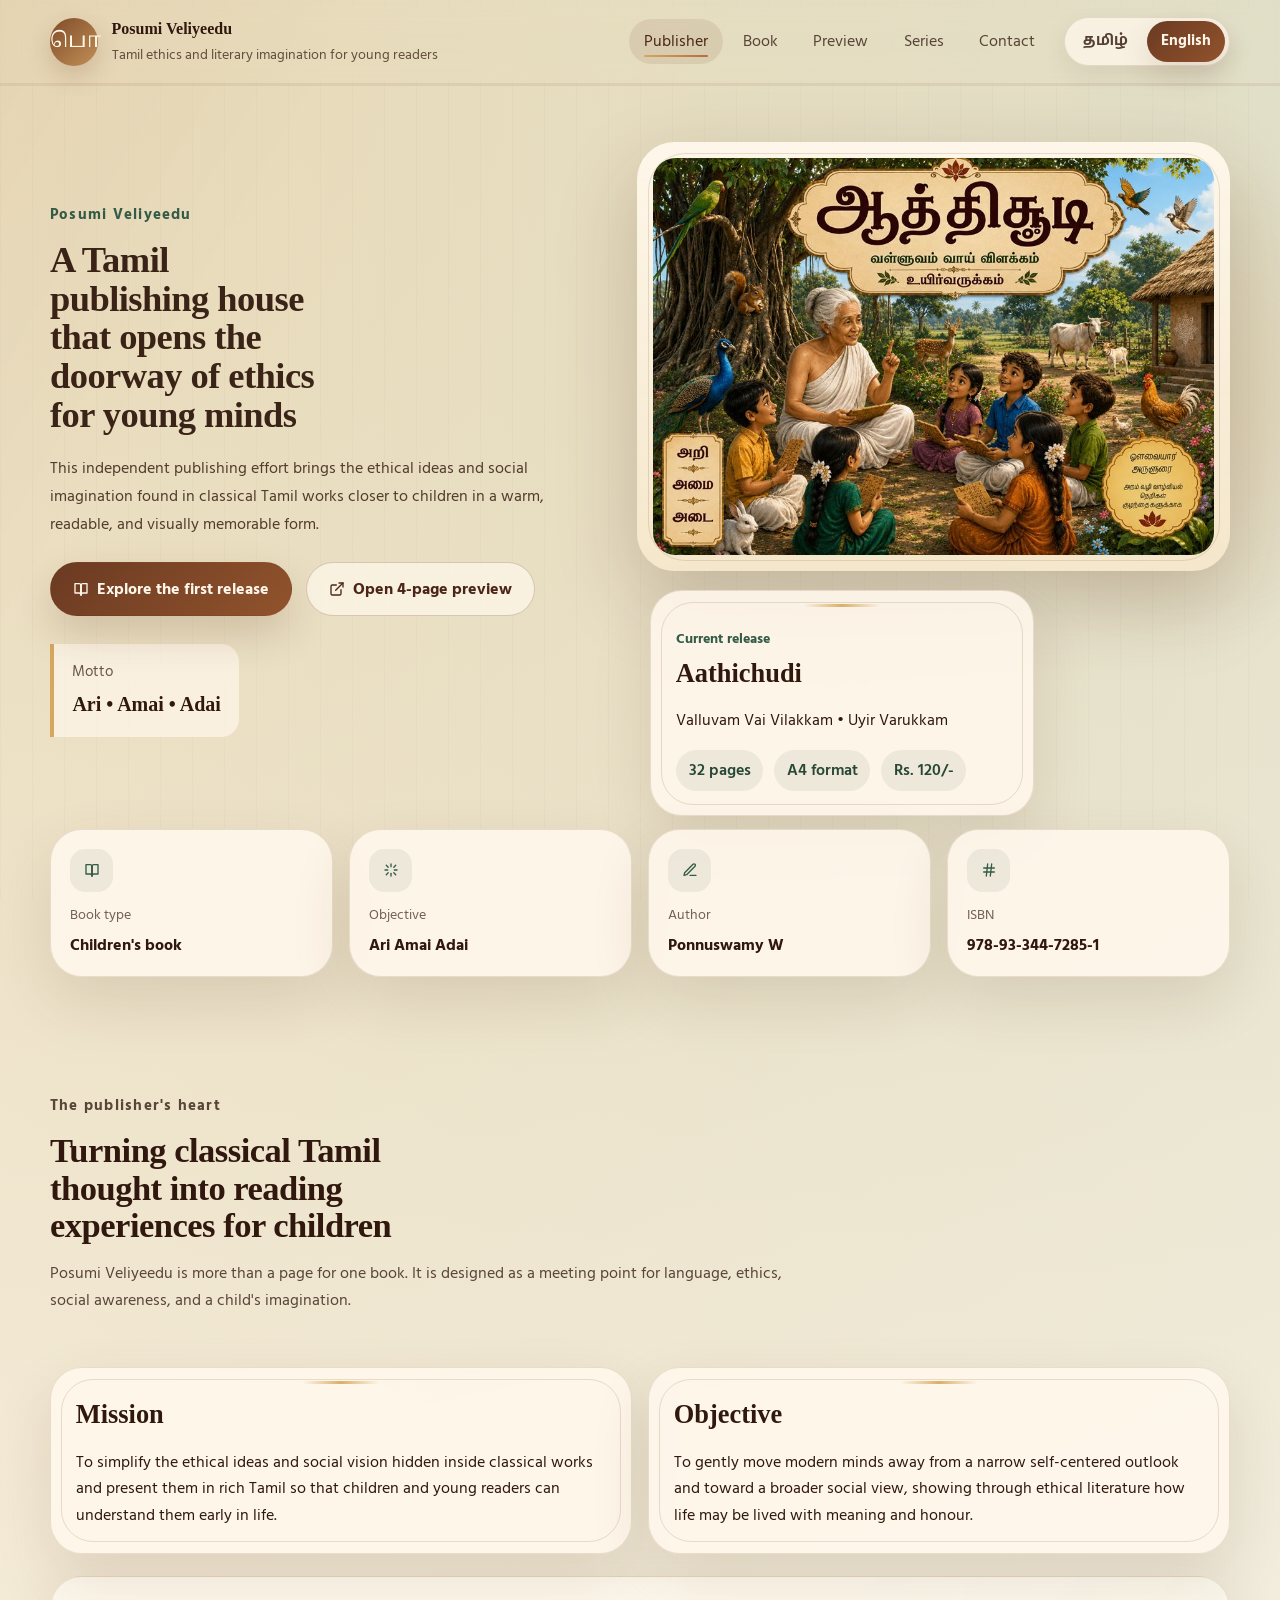
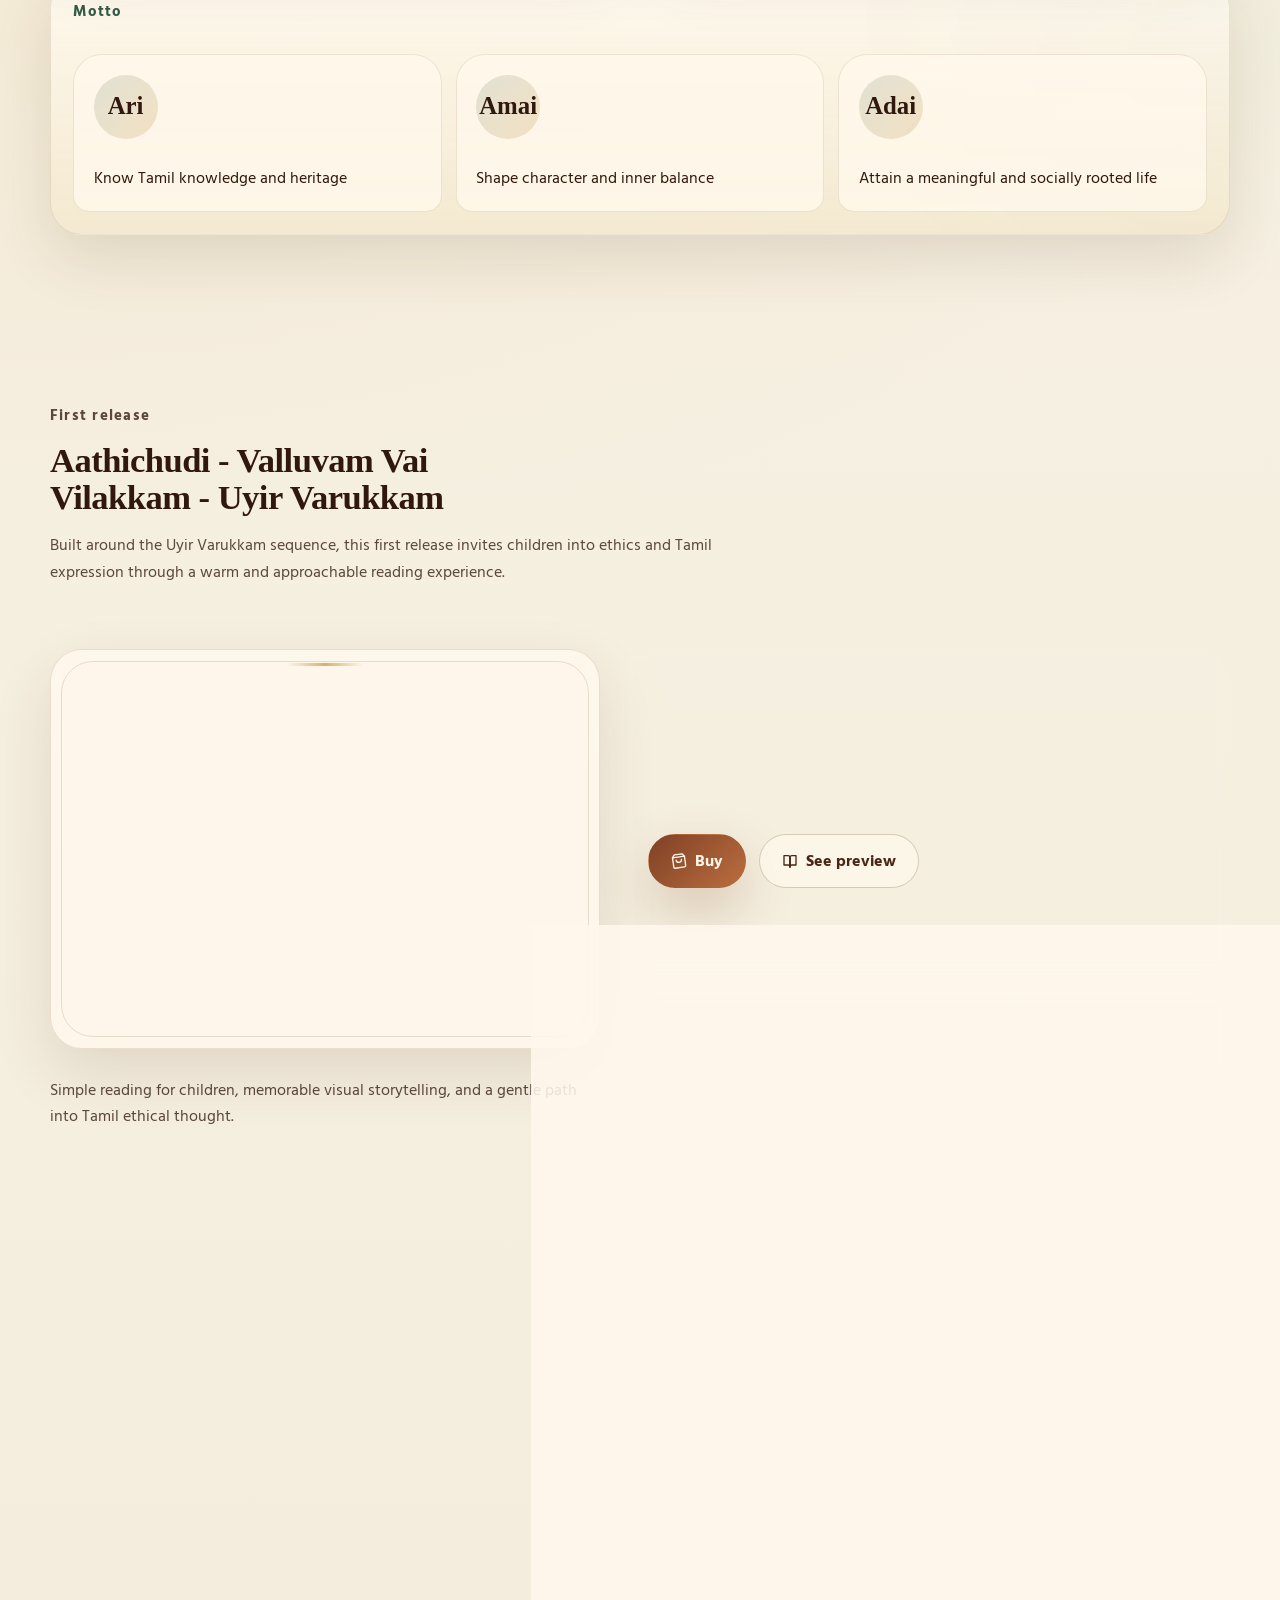
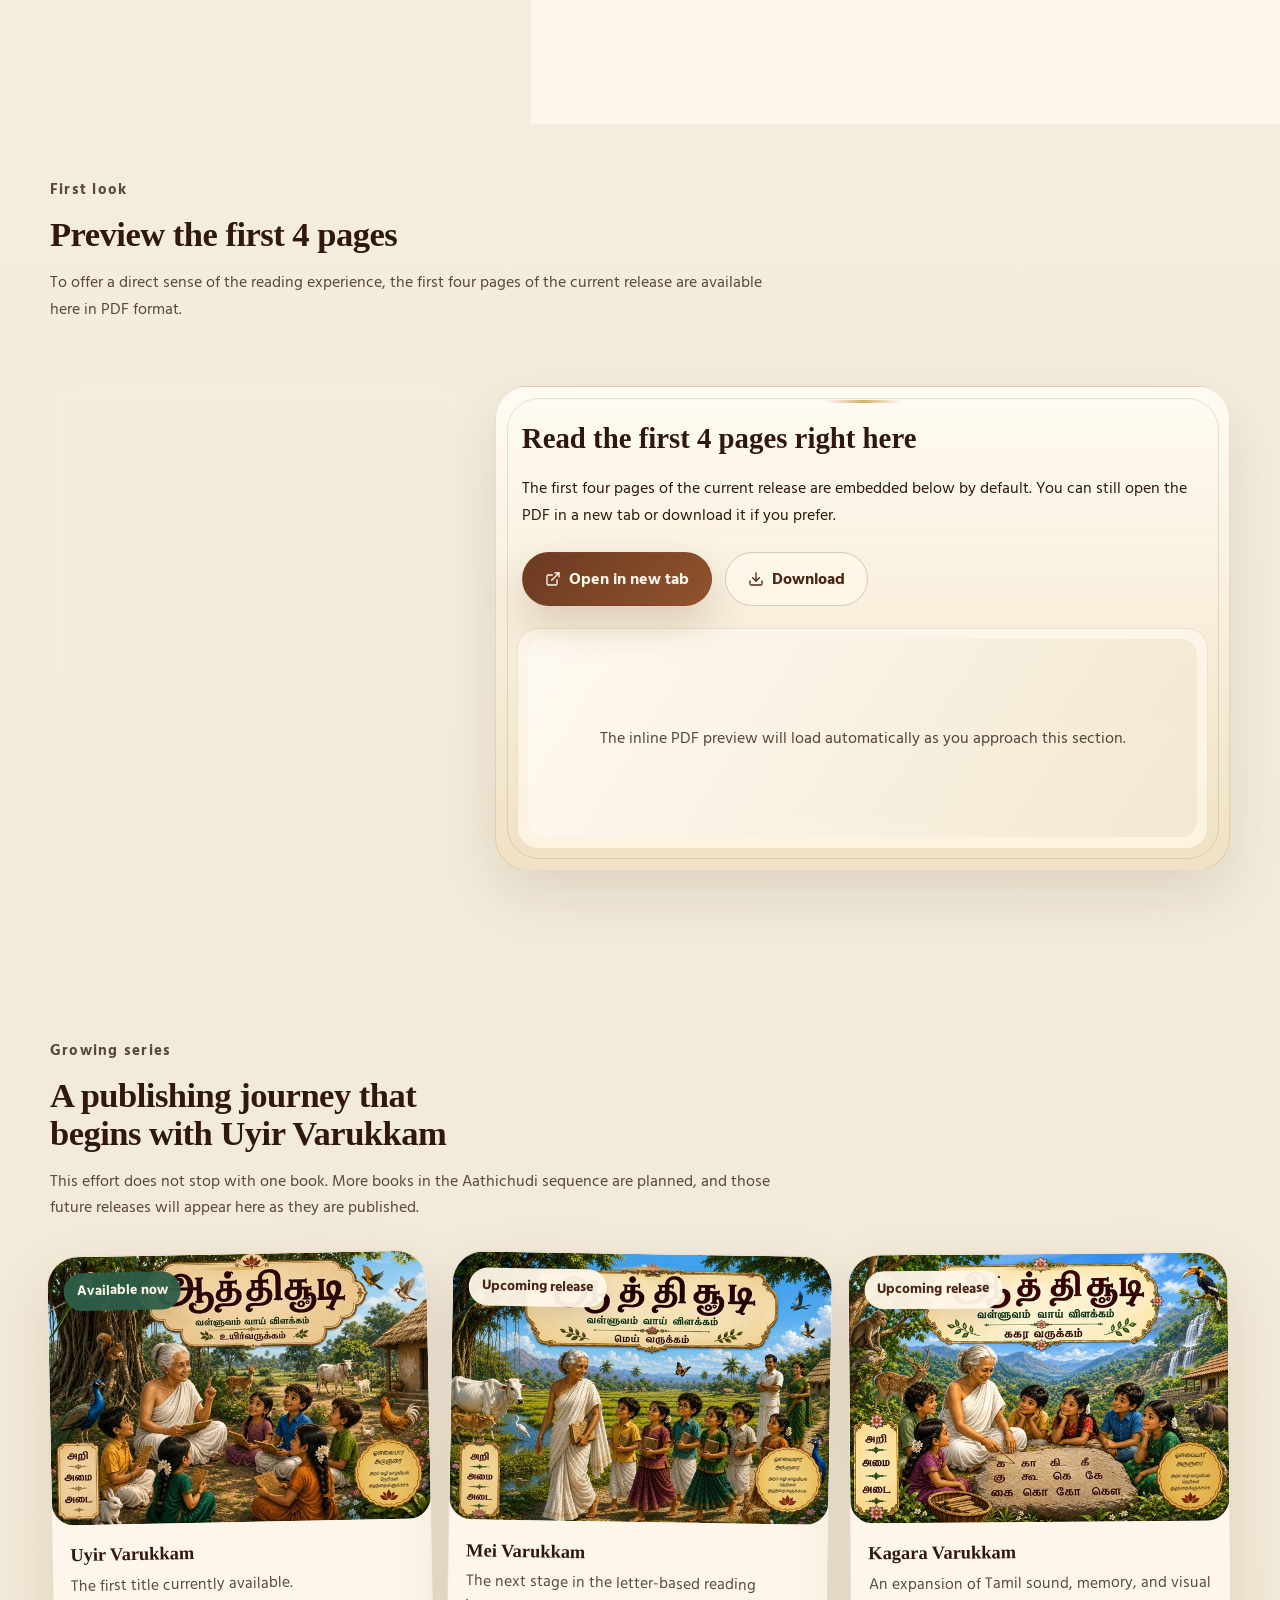
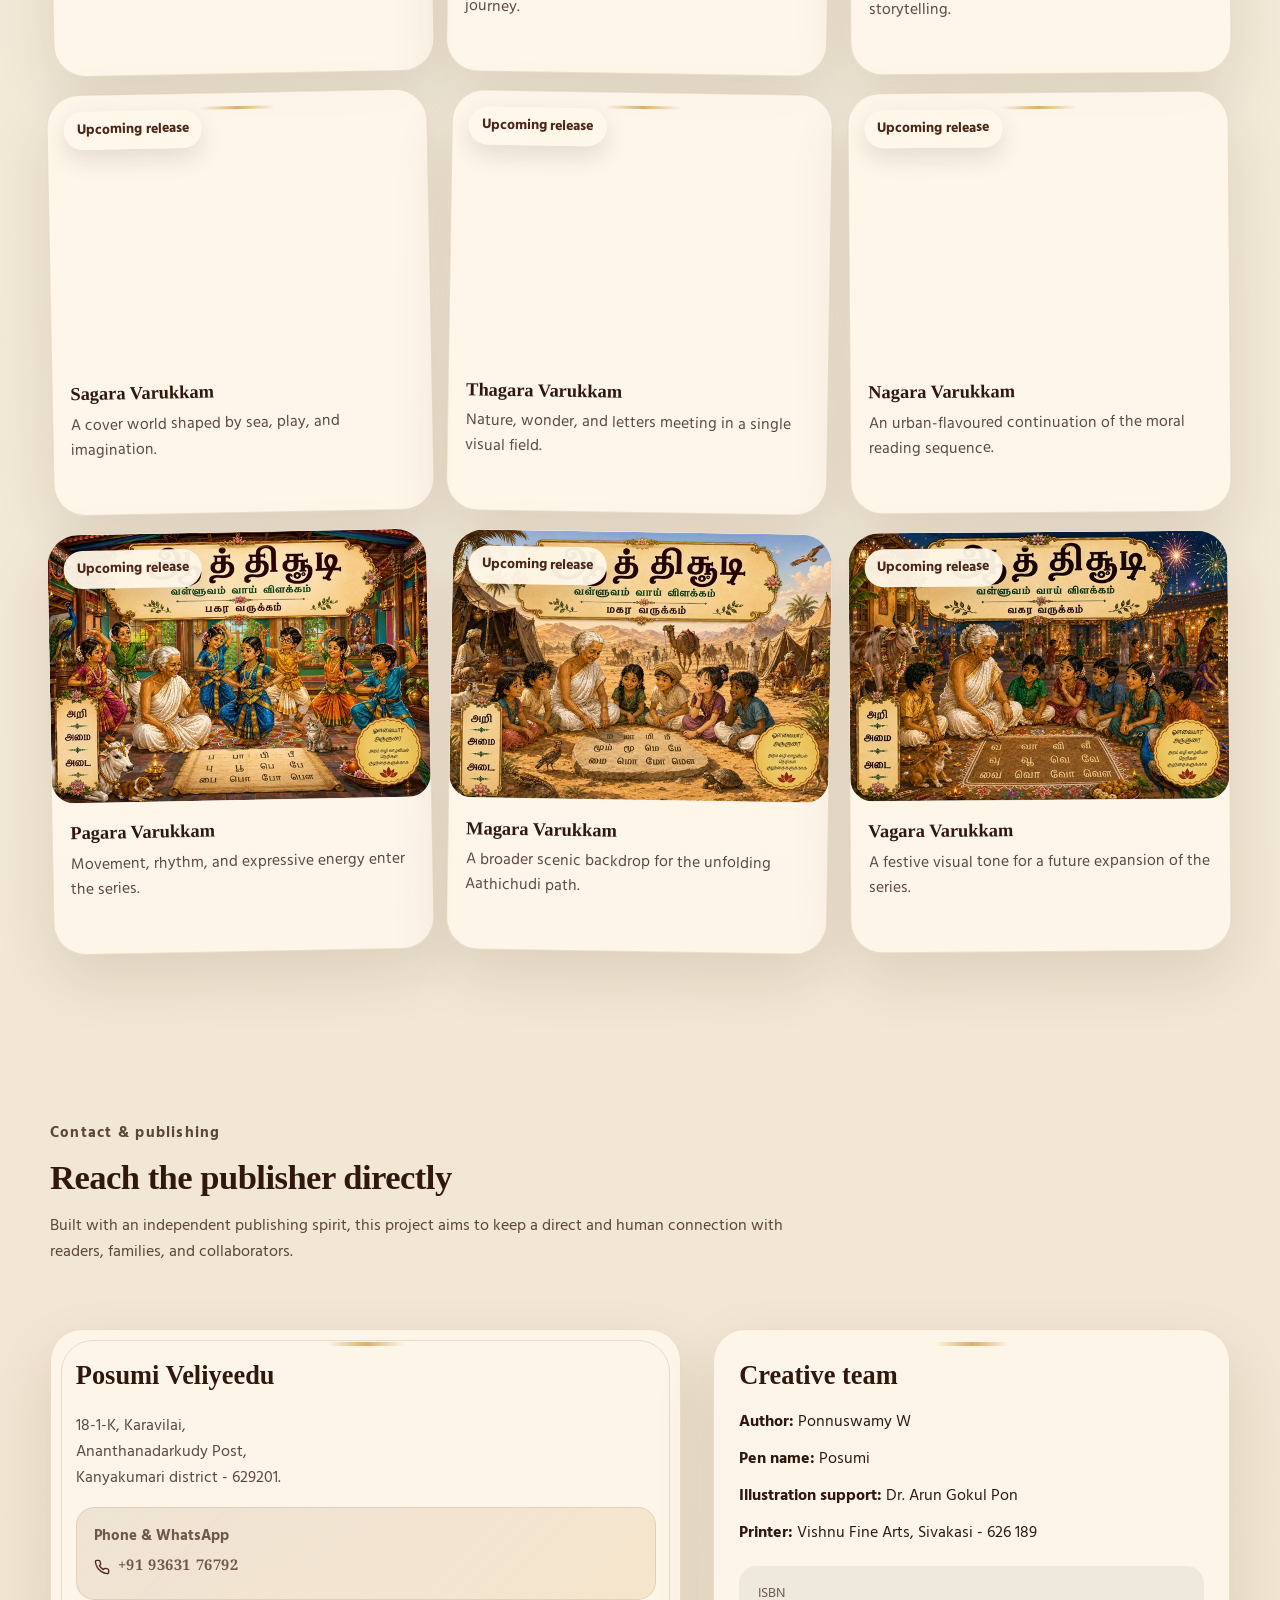
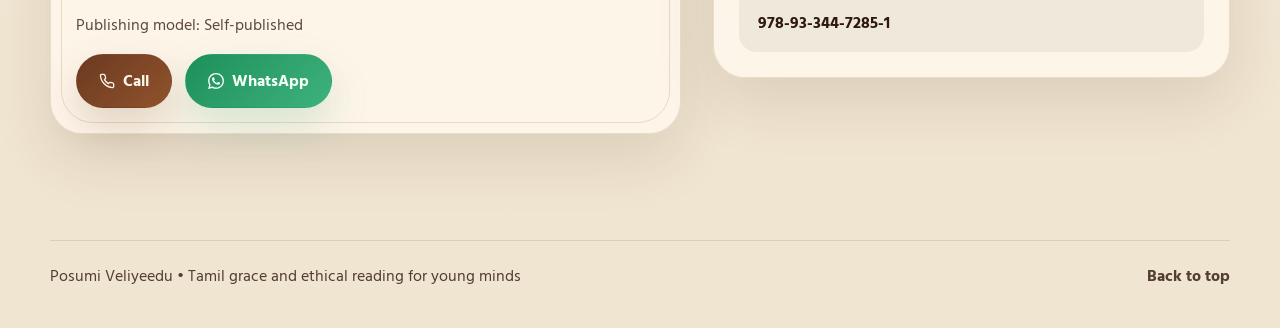
==== commit 76610b37: "Trim initial load path" ====
--- a/en.html
+++ b/en.html
@@ -19,7 +19,6 @@
   <link rel="preload" as="style" href="https://fonts.googleapis.com/css2?family=Hind+Madurai:wght@400;600;700&family=Noto+Serif+Tamil:wght@600;700&display=swap">
   <link href="https://fonts.googleapis.com/css2?family=Hind+Madurai:wght@400;600;700&family=Noto+Serif+Tamil:wght@600;700&display=swap" rel="stylesheet" media="print" onload="this.media='all'">
   <noscript><link href="https://fonts.googleapis.com/css2?family=Hind+Madurai:wght@400;600;700&family=Noto+Serif+Tamil:wght@600;700&display=swap" rel="stylesheet"></noscript>
-  <link rel="preload" as="image" href="assets/generated/featured-book-640.jpg" imagesrcset="assets/generated/featured-book-480.jpg 480w, assets/generated/featured-book-640.jpg 640w, assets/generated/featured-book.jpg 900w" imagesizes="(max-width: 760px) 88vw, (max-width: 1200px) 42vw, 900px">
   <link rel="icon" type="image/png" sizes="64x64" href="assets/generated/favicon-64.png">
   <link rel="apple-touch-icon" sizes="180x180" href="assets/generated/favicon-180.png">
   <link rel="manifest" href="manifest.webmanifest">
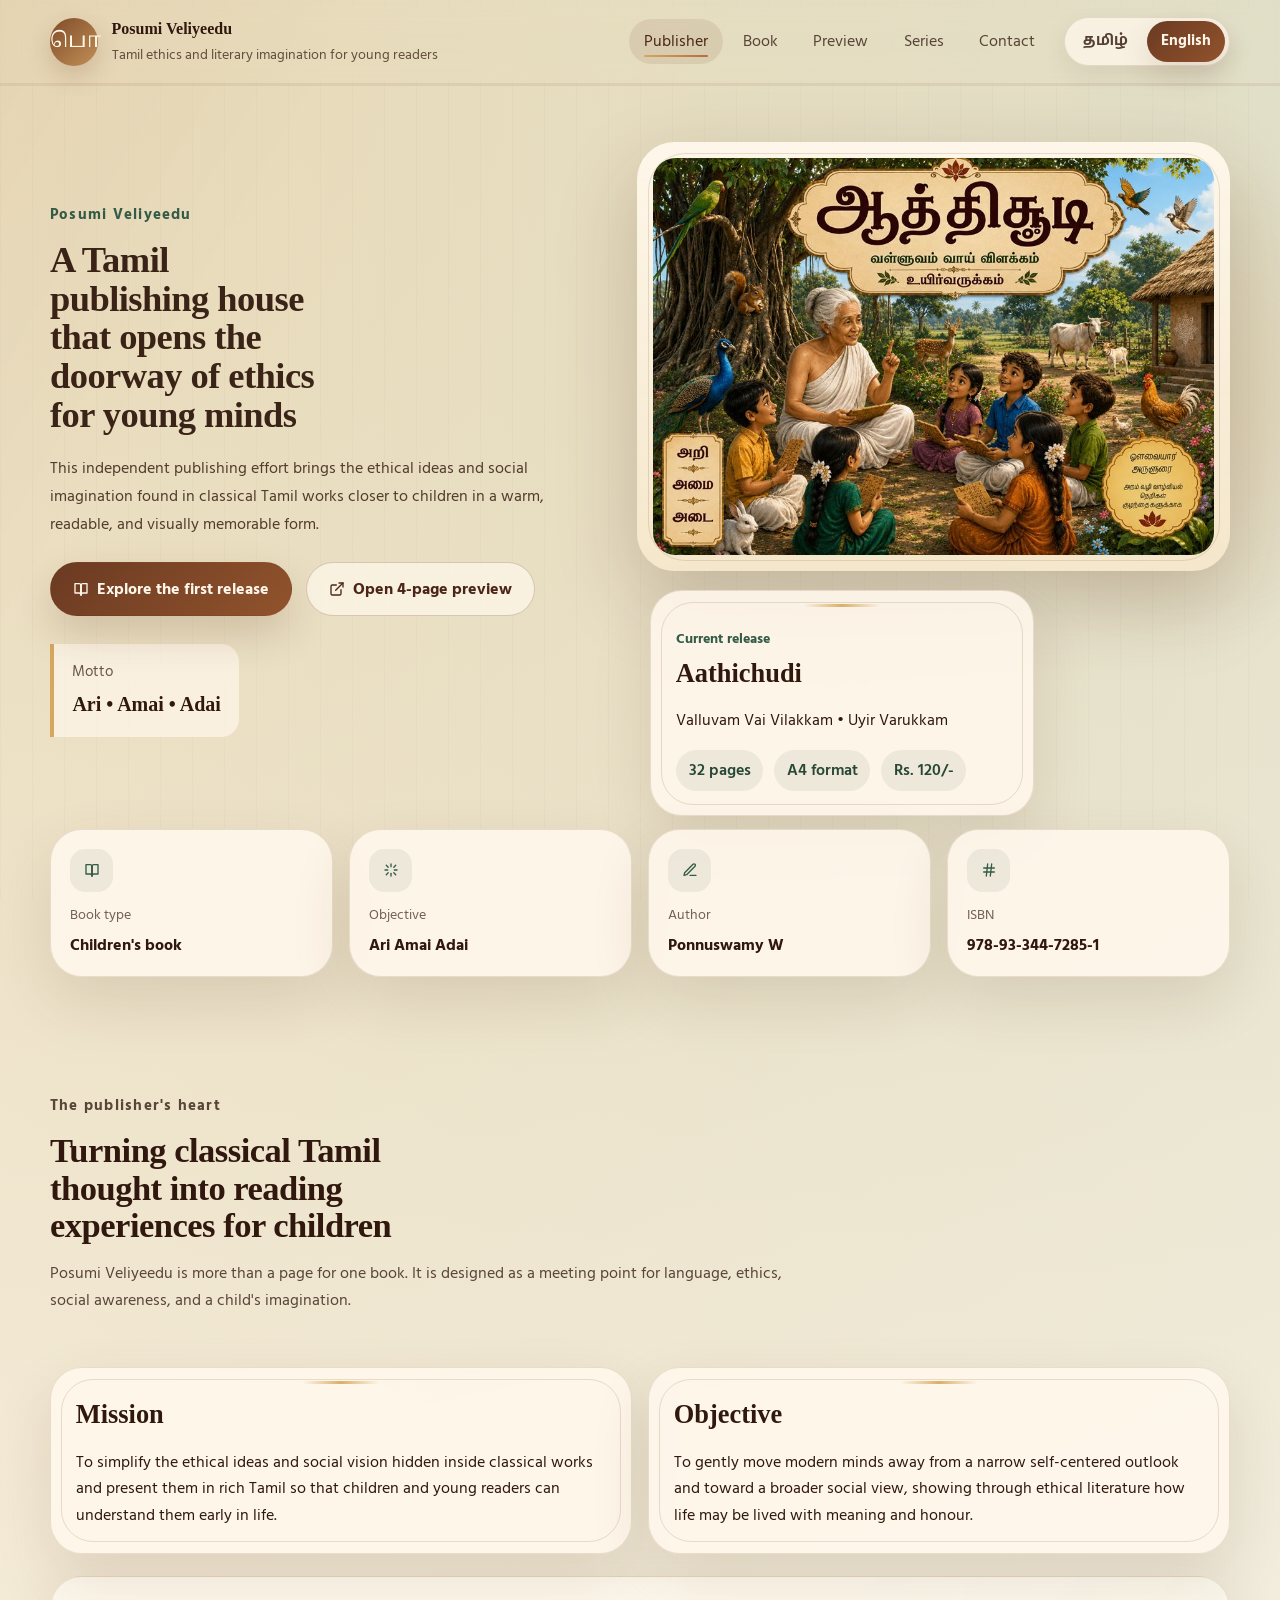
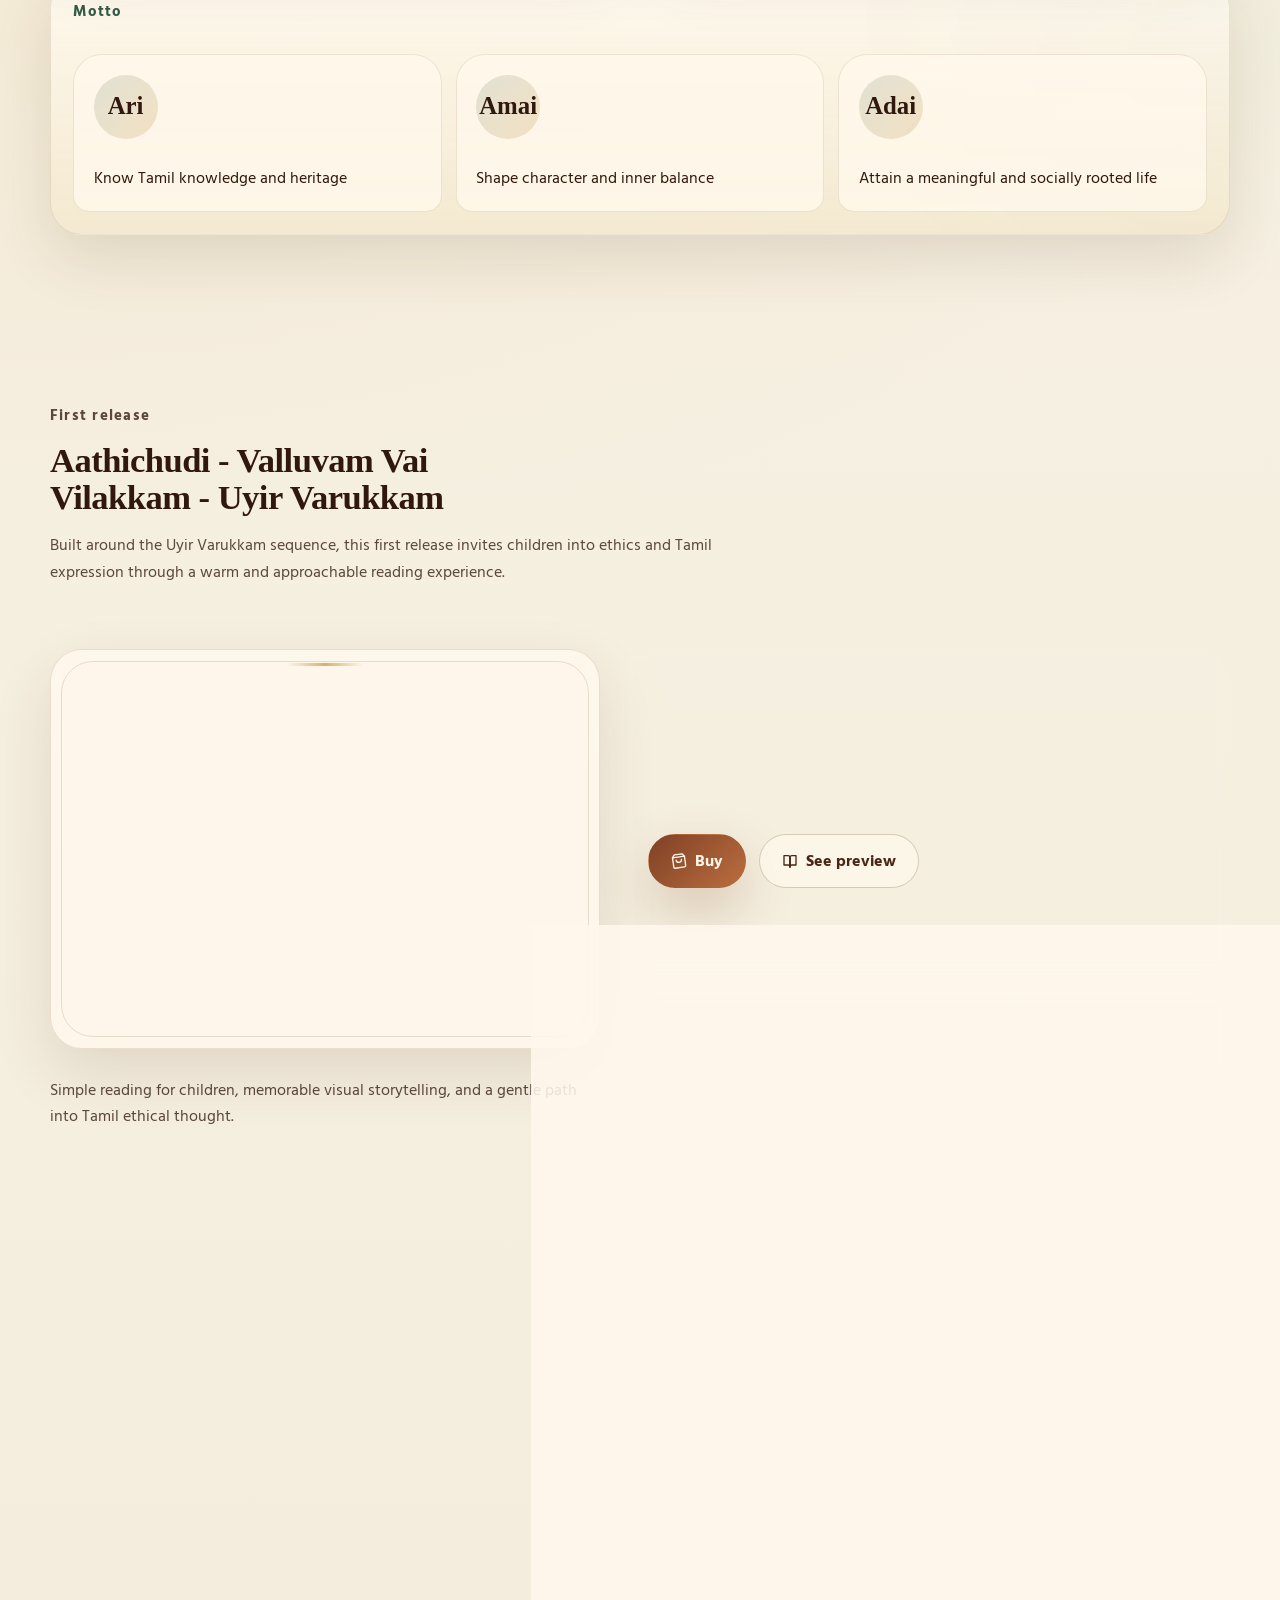
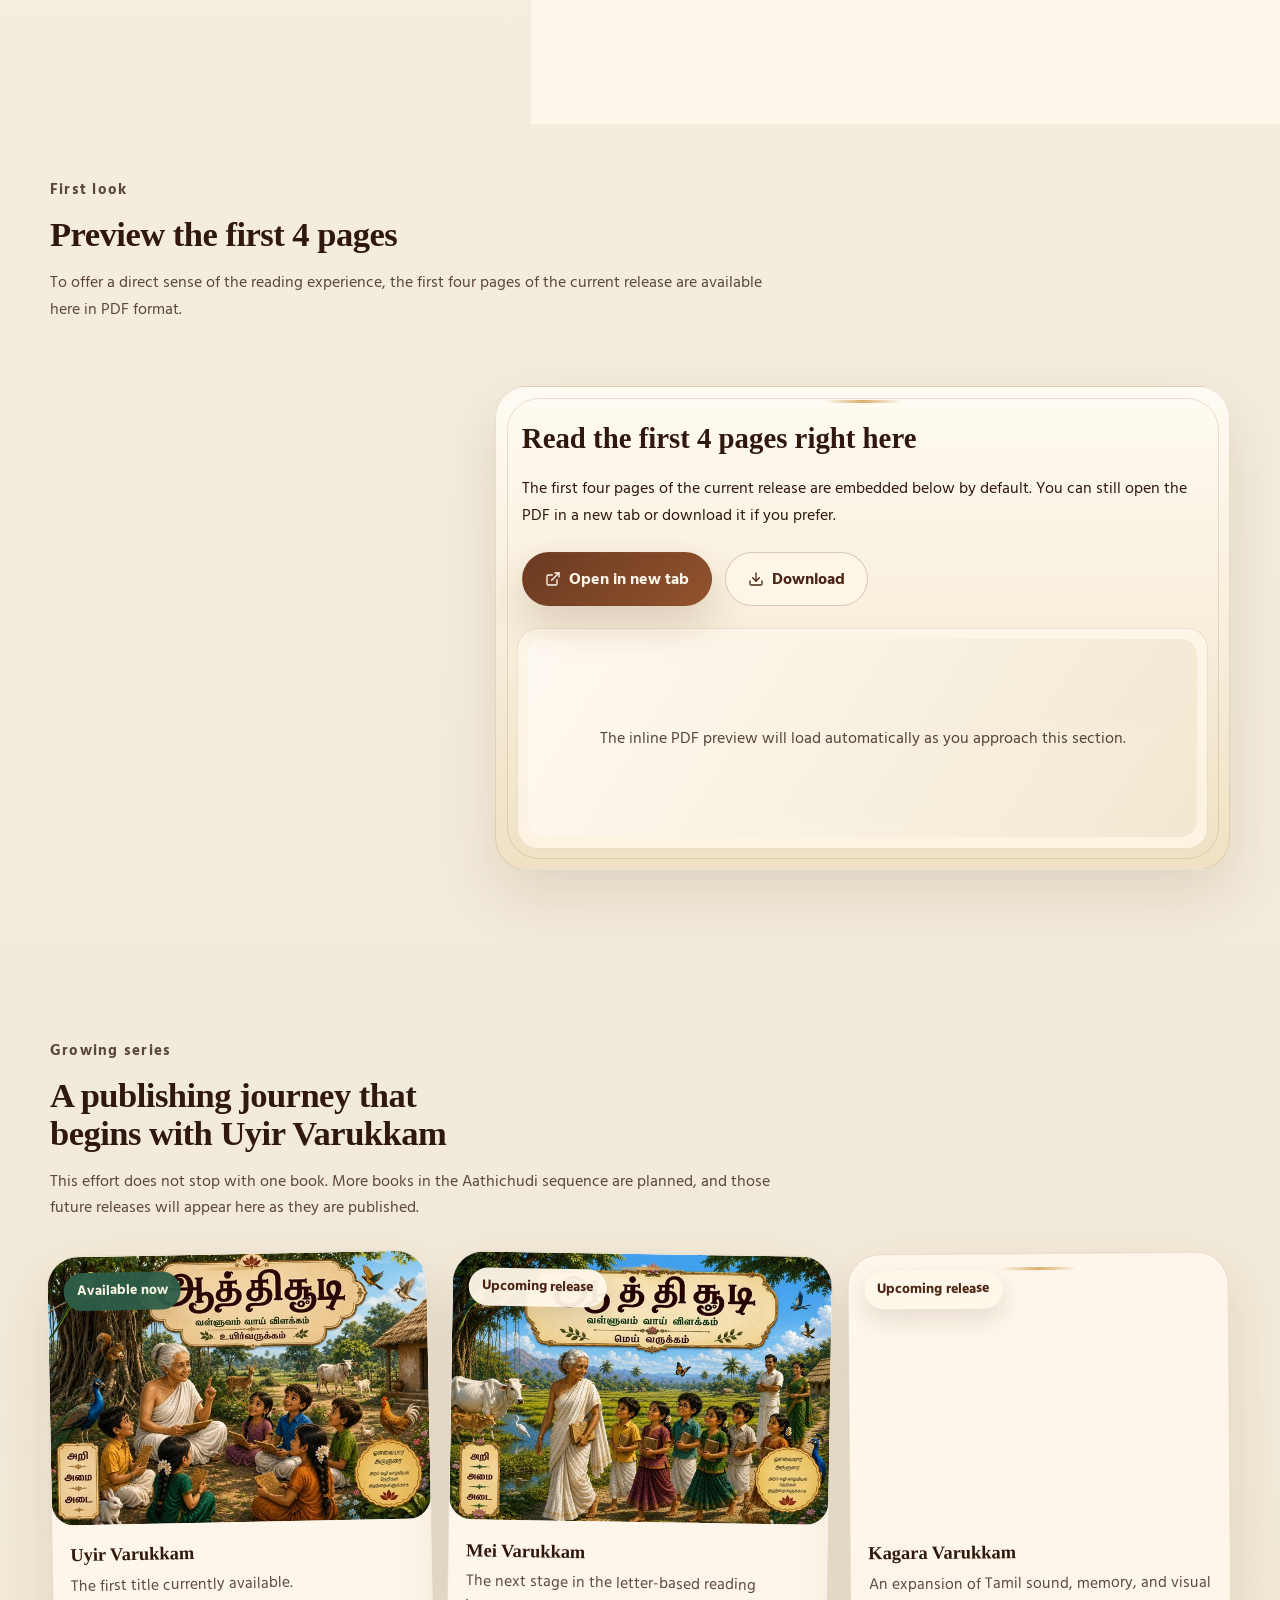
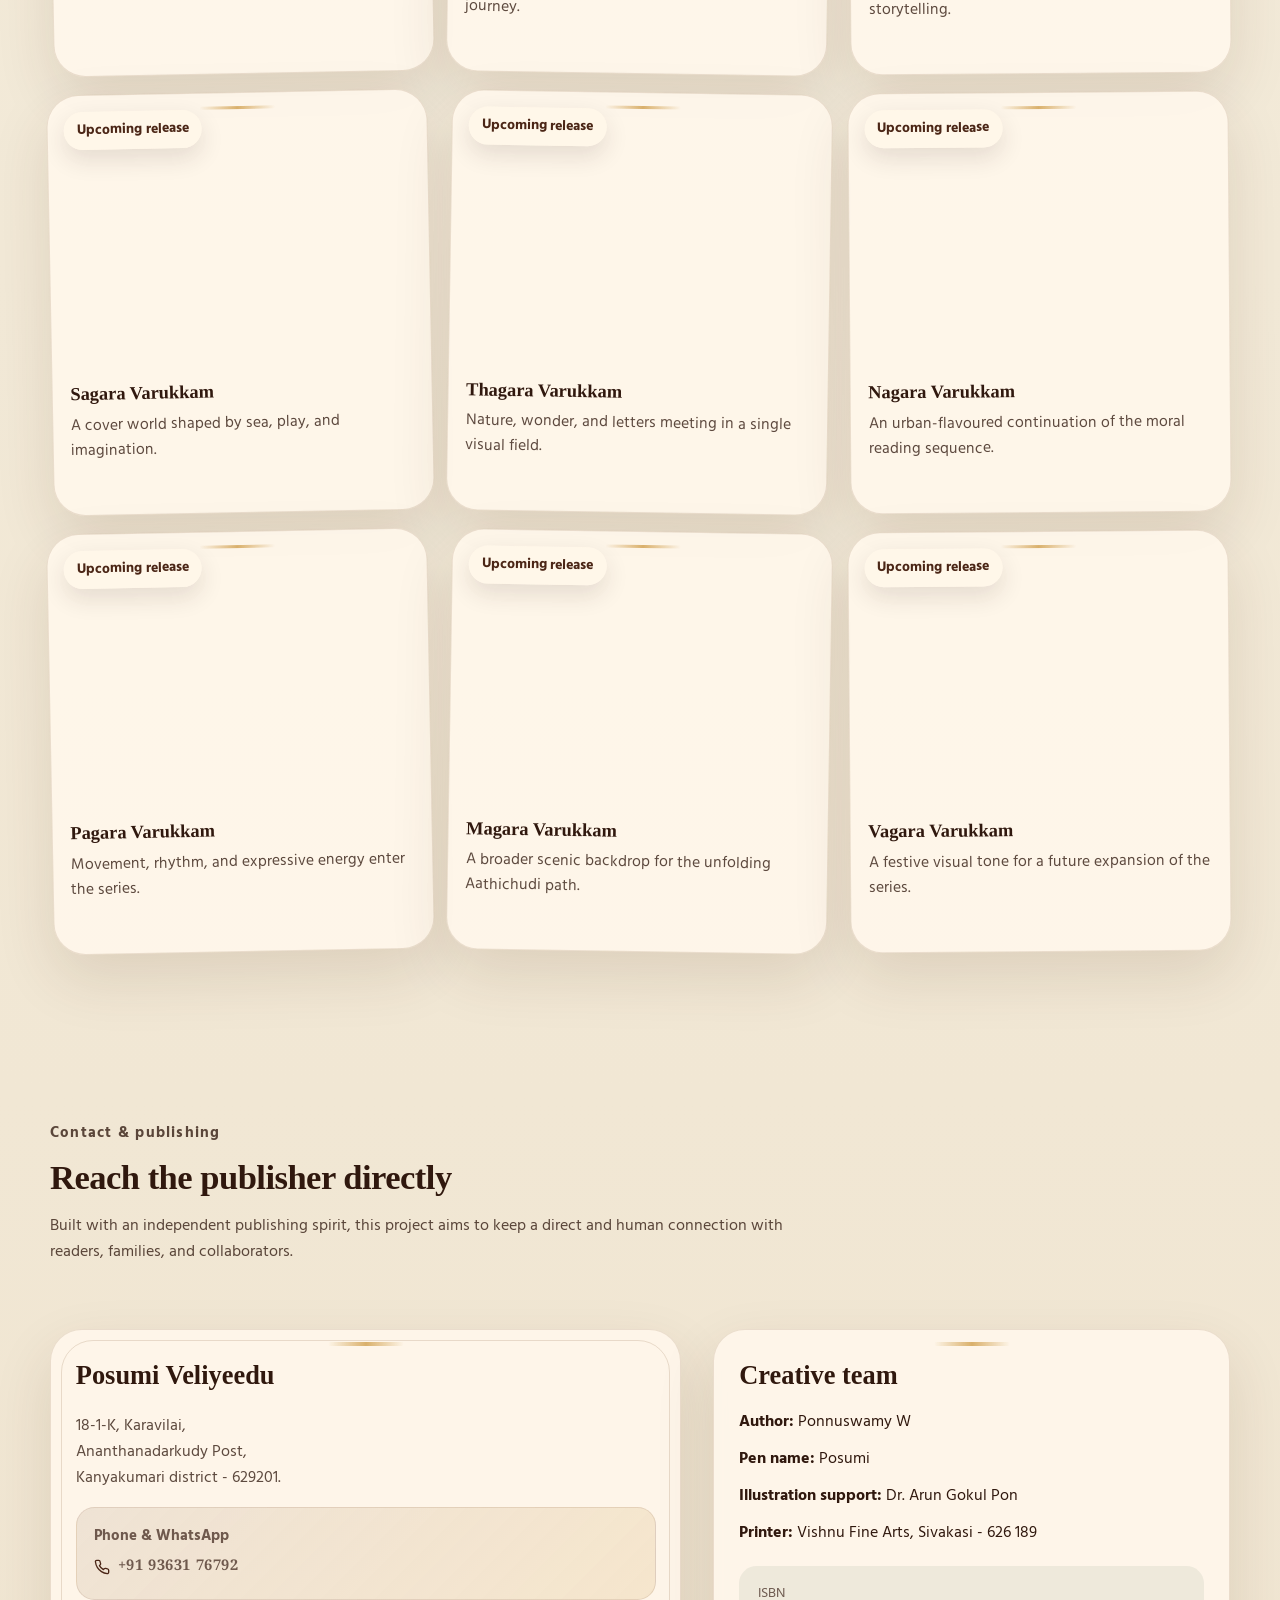
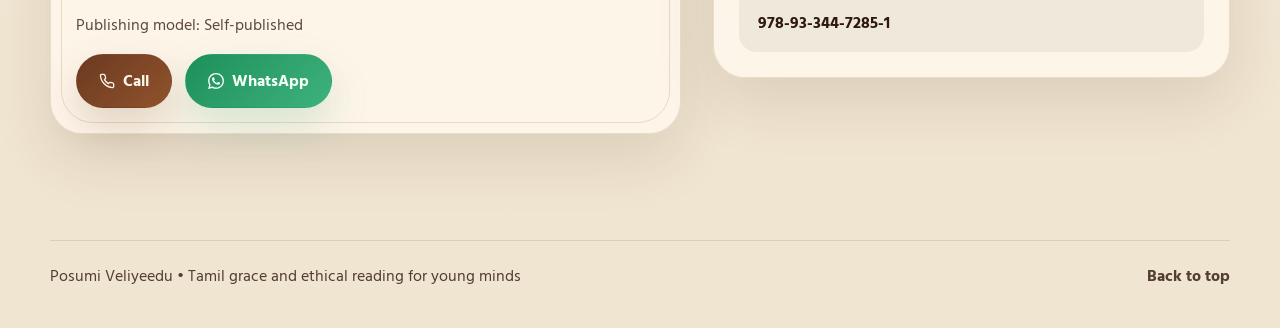
==== commit 58320995: "Bust asset cache for mobile updates" ====
--- a/en.html
+++ b/en.html
@@ -21,7 +21,7 @@
   <noscript><link href="https://fonts.googleapis.com/css2?family=Hind+Madurai:wght@400;600;700&family=Noto+Serif+Tamil:wght@600;700&display=swap" rel="stylesheet"></noscript>
   <link rel="icon" type="image/png" sizes="64x64" href="assets/generated/favicon-64.png">
   <link rel="apple-touch-icon" sizes="180x180" href="assets/generated/favicon-180.png">
-  <link rel="manifest" href="manifest.webmanifest">
+  <link rel="manifest" href="manifest.webmanifest?v=20260907c">
   <meta property="og:locale" content="en_IN">
   <meta property="og:locale:alternate" content="ta_IN">
   <meta property="og:type" content="website">
@@ -115,8 +115,8 @@
       ]
     }
   </script>
-  <link rel="stylesheet" href="styles.css">
-  <script src="script.js" defer></script>
+  <link rel="stylesheet" href="styles.css?v=20260907c">
+  <script src="script.js?v=20260907c" defer></script>
 </head>
 <body>
   <a class="skip-link" href="#main-content">Skip to content</a>
--- a/styles.css
+++ b/styles.css
@@ -1069,6 +1069,31 @@
   filter: saturate(1.05);
 }
 
+html[lang="ta"] .hero-copy h1 {
+  max-width: 14ch;
+  font-size: clamp(2.2rem, 4.2vw, 4.15rem);
+  line-height: 1.08;
+  letter-spacing: -0.01em;
+}
+
+html[lang="ta"] .lead {
+  max-width: 38rem;
+  font-size: 1.03rem;
+  line-height: 1.75;
+}
+
+html[lang="ta"] .section-heading h2 {
+  max-width: 18ch;
+  font-size: clamp(1.9rem, 3.2vw, 2.9rem);
+  line-height: 1.1;
+  text-wrap: balance;
+}
+
+html[lang="ta"] .hero-meta h2,
+html[lang="ta"] .preview-poster-body h3 {
+  font-size: 1.55rem;
+}
+
 html[lang="en"] .hero-copy h1,
 html[lang="en"] .hero-meta h2,
 html[lang="en"] .ornament-card h3,
@@ -1361,6 +1386,19 @@
     animation: none;
   }
 
+  .hero-visual {
+    display: grid;
+    justify-items: center;
+    gap: 1rem;
+  }
+
+  .cover-frame,
+  .hero-meta {
+    width: min(100%, 28rem);
+    margin-left: auto;
+    margin-right: auto;
+  }
+
   .hero-three-shell {
     inset: -1rem -1rem -1.5rem -1rem;
   }
@@ -1382,10 +1420,28 @@
 @media (max-width: 760px) {
   .topbar-row {
     position: relative;
+    align-items: center;
+    gap: 0.75rem;
+    padding: 0.8rem 0;
   }
 
   .topbar-links {
     gap: 0.55rem;
+  }
+
+  .brand {
+    max-width: calc(100% - 12rem);
+  }
+
+  .brand-mark {
+    width: 2.75rem;
+    height: 2.75rem;
+    font-size: 1.15rem;
+  }
+
+  .brand-text strong {
+    font-size: 0.95rem;
+    line-height: 1.08;
   }
 
   .nav-toggle {
@@ -1430,7 +1486,17 @@
   }
 
   .hero {
-    padding-top: 2rem;
+    padding-top: 1.8rem;
+  }
+
+  .eyebrow {
+    margin-bottom: 0.65rem;
+    font-size: 0.88rem;
+  }
+
+  .hero-copy {
+    display: grid;
+    gap: 0.85rem;
   }
 
   .hero-copy h1 {
@@ -1438,23 +1504,333 @@
     font-size: clamp(2.15rem, 9vw, 3.6rem);
   }
 
+  html[lang="ta"] .hero-copy h1 {
+    max-width: 13ch;
+    font-size: clamp(1.68rem, 6.15vw, 2.55rem);
+    line-height: 1.08;
+  }
+
   html[lang="en"] .hero-copy h1 {
     font-size: clamp(1.95rem, 7vw, 2.85rem);
     max-width: 100%;
   }
 
+  .lead,
+  html[lang="ta"] .lead,
+  html[lang="en"] .lead {
+    max-width: 100%;
+    font-size: 0.94rem;
+    line-height: 1.62;
+  }
+
+  html[lang="ta"] .section-heading h2 {
+    max-width: 100%;
+    font-size: clamp(1.6rem, 5.8vw, 2.18rem);
+    line-height: 1.12;
+  }
+
   html[lang="en"] .section-heading h2 {
     max-width: 100%;
-    font-size: clamp(1.8rem, 6vw, 2.35rem);
+    font-size: clamp(1.68rem, 5.7vw, 2.15rem);
+    line-height: 1.1;
+  }
+
+  .section-heading > p:last-child,
+  html[lang="ta"] .section-heading > p:last-child,
+  html[lang="en"] .section-heading > p:last-child {
+    max-width: 100%;
+  }
+
+  .hero-grid {
+    gap: 1.15rem;
+  }
+
+  html[lang="en"] .hero-grid {
+    grid-template-columns: 1fr;
+    gap: 1.35rem;
+  }
+
+  .hero-copy {
+    max-width: 100%;
+  }
+
+  .hero-visual {
+    gap: 0.8rem;
+  }
+
+  .cover-frame,
+  .hero-meta {
+    width: 100%;
+    max-width: 19.5rem;
+  }
+
+  .hero-meta p,
+  .preview-poster-body p,
+  .series-body p,
+  .contact-card p,
+  .ornament-card p {
+    font-size: 0.96rem;
+  }
+
+  html[lang="ta"] .hero-meta h2,
+  html[lang="ta"] .preview-poster-body h3,
+  html[lang="en"] .hero-meta h2,
+  html[lang="en"] .preview-poster-body h3 {
+    font-size: 1.08rem;
+    line-height: 1.18;
+  }
+
+  .hero-note {
+    flex-direction: row;
+    align-items: center;
+    justify-content: space-between;
+    margin-top: 0.5rem;
+    padding: 0.8rem 0.95rem;
+    gap: 0.75rem;
+  }
+
+  .hero-note span {
+    font-size: 0.82rem;
+  }
+
+  .hero-note strong {
+    font-size: 1.05rem;
+  }
+
+  .hero-actions,
+  .action-row,
+  .contact-actions {
+    gap: 0.7rem;
+    margin-top: 1rem;
+  }
+
+  .hero-actions .button,
+  .action-row .button,
+  .contact-actions .button {
+    width: 100%;
+  }
+
+  .hero-actions .button,
+  .action-row .button {
+    min-height: 3.15rem;
+    font-size: 0.98rem;
+  }
+
+  .stats-strip {
+    gap: 0.85rem;
+    margin-top: 1.6rem;
+  }
+
+  .hero-facts {
+    gap: 0.45rem;
+    margin-top: 0.8rem;
+  }
+
+  .hero-facts li {
+    padding: 0.4rem 0.7rem;
+    font-size: 0.92rem;
+  }
+
+  .stat-card {
+    display: grid;
+    grid-template-columns: auto 1fr;
+    align-items: center;
+    gap: 0.22rem 0.8rem;
+    padding: 0.9rem 0.95rem;
+    min-height: 0;
+  }
+
+  .stat-card-icon {
+    grid-row: 1 / span 2;
+    width: 2.2rem;
+    height: 2.2rem;
+    margin-bottom: 0;
+  }
+
+  .stat-card span {
+    margin-bottom: 0;
+    font-size: 0.82rem;
+  }
+
+  .stat-card strong {
+    font-size: 1rem;
+    line-height: 1.3;
+  }
+
+  .section-heading {
+    margin-bottom: 1.35rem;
+  }
+
+  .featured-layout,
+  .preview-layout,
+  .contact-layout,
+  .featured-copy,
+  .book-showcase {
+    gap: 1.2rem;
+  }
+
+  .section {
+    padding: 3.75rem 0;
+  }
+
+  .preview-copy,
+  .preview-frame,
+  .ornament-card,
+  .details-card,
+  .contact-card {
+    padding: 1rem;
+  }
+
+  .ornament-card,
+  .details-card,
+  .contact-card,
+  .preview-frame,
+  .book-image-shell,
+  .series-card,
+  .motto-panel,
+  .stat-card {
+    border-radius: 1.65rem;
+  }
+
+  .ornament-card::after,
+  .details-card::after,
+  .contact-card::after,
+  .book-image-shell::after,
+  .preview-frame::after,
+  .series-card::after {
+    top: 0.65rem;
+    width: 3.6rem;
+  }
+
+  .ornament-card h3,
+  .details-card h3,
+  .contact-card h3,
+  .preview-poster-body h3,
+  .hero-meta h2 {
+    font-size: 1.18rem;
+    line-height: 1.2;
+  }
+
+  .preview-poster-body h3 {
+    max-width: 14ch;
+  }
+
+  .preview-poster-body p,
+  .preview-note,
+  .caption,
+  .series-body p,
+  .contact-card p,
+  .ornament-card p,
+  .contact-line,
+  address {
+    font-size: 0.92rem;
+    line-height: 1.58;
+  }
+
+  .preview-poster-body p,
+  .preview-note {
+    font-size: 0.9rem;
+  }
+
+  .caption {
+    margin-top: 0.45rem;
+  }
+
+  .preview-list {
+    padding-left: 1rem;
+  }
+
+  .preview-list li + li {
+    margin-top: 0.45rem;
+  }
+
+  .detail-grid {
+    gap: 0.7rem;
+    margin-top: 0.95rem;
+  }
+
+  .detail-grid div {
+    padding: 0.8rem 0.9rem;
+    border-radius: 0.95rem;
+  }
+
+  .detail-grid dt {
+    font-size: 0.82rem;
+  }
+
+  .detail-grid dd {
+    font-size: 0.98rem;
+    line-height: 1.42;
+  }
+
+  .motto-panel {
+    padding: 1rem;
+  }
+
+  .motto-steps {
+    gap: 0.7rem;
+  }
+
+  .motto-step {
+    padding: 1rem;
+  }
+
+  .motto-step strong {
+    width: 3.2rem;
+    height: 3.2rem;
+    margin-bottom: 0.7rem;
+    font-size: 1.2rem;
+  }
+
+  .series-card,
+  .series-card:nth-child(3n + 1),
+  .series-card:nth-child(3n + 2),
+  .series-card:nth-child(3n) {
+    transform: none;
+  }
+
+  .series-card:hover,
+  .series-card:focus-within {
+    transform: translateY(-3px);
+  }
+
+  .series-status {
+    top: 0.75rem;
+    left: 0.75rem;
+    font-size: 0.8rem;
+    padding: 0.38rem 0.68rem;
+  }
+
+  .series-body {
+    min-height: 0;
+    padding: 0.95rem 0.9rem 1rem;
+  }
+
+  .series-body h3 {
+    font-size: 1.12rem;
+    line-height: 1.18;
+  }
+
+  html[lang="en"] .series-body {
+    min-height: 0;
+  }
+
+  .contact-highlight {
+    margin-top: 0.8rem;
+    padding: 0.85rem 0.9rem;
+  }
+
+  .phone-highlight {
+    font-size: 1.1rem;
+  }
+
+  .pdf-embed-shell object {
+    height: min(52vh, 30rem);
   }
 
   .stats-strip,
   .series-grid {
     grid-template-columns: 1fr;
-  }
-
-  .section {
-    padding: 4.25rem 0;
   }
 
   .footer-row {
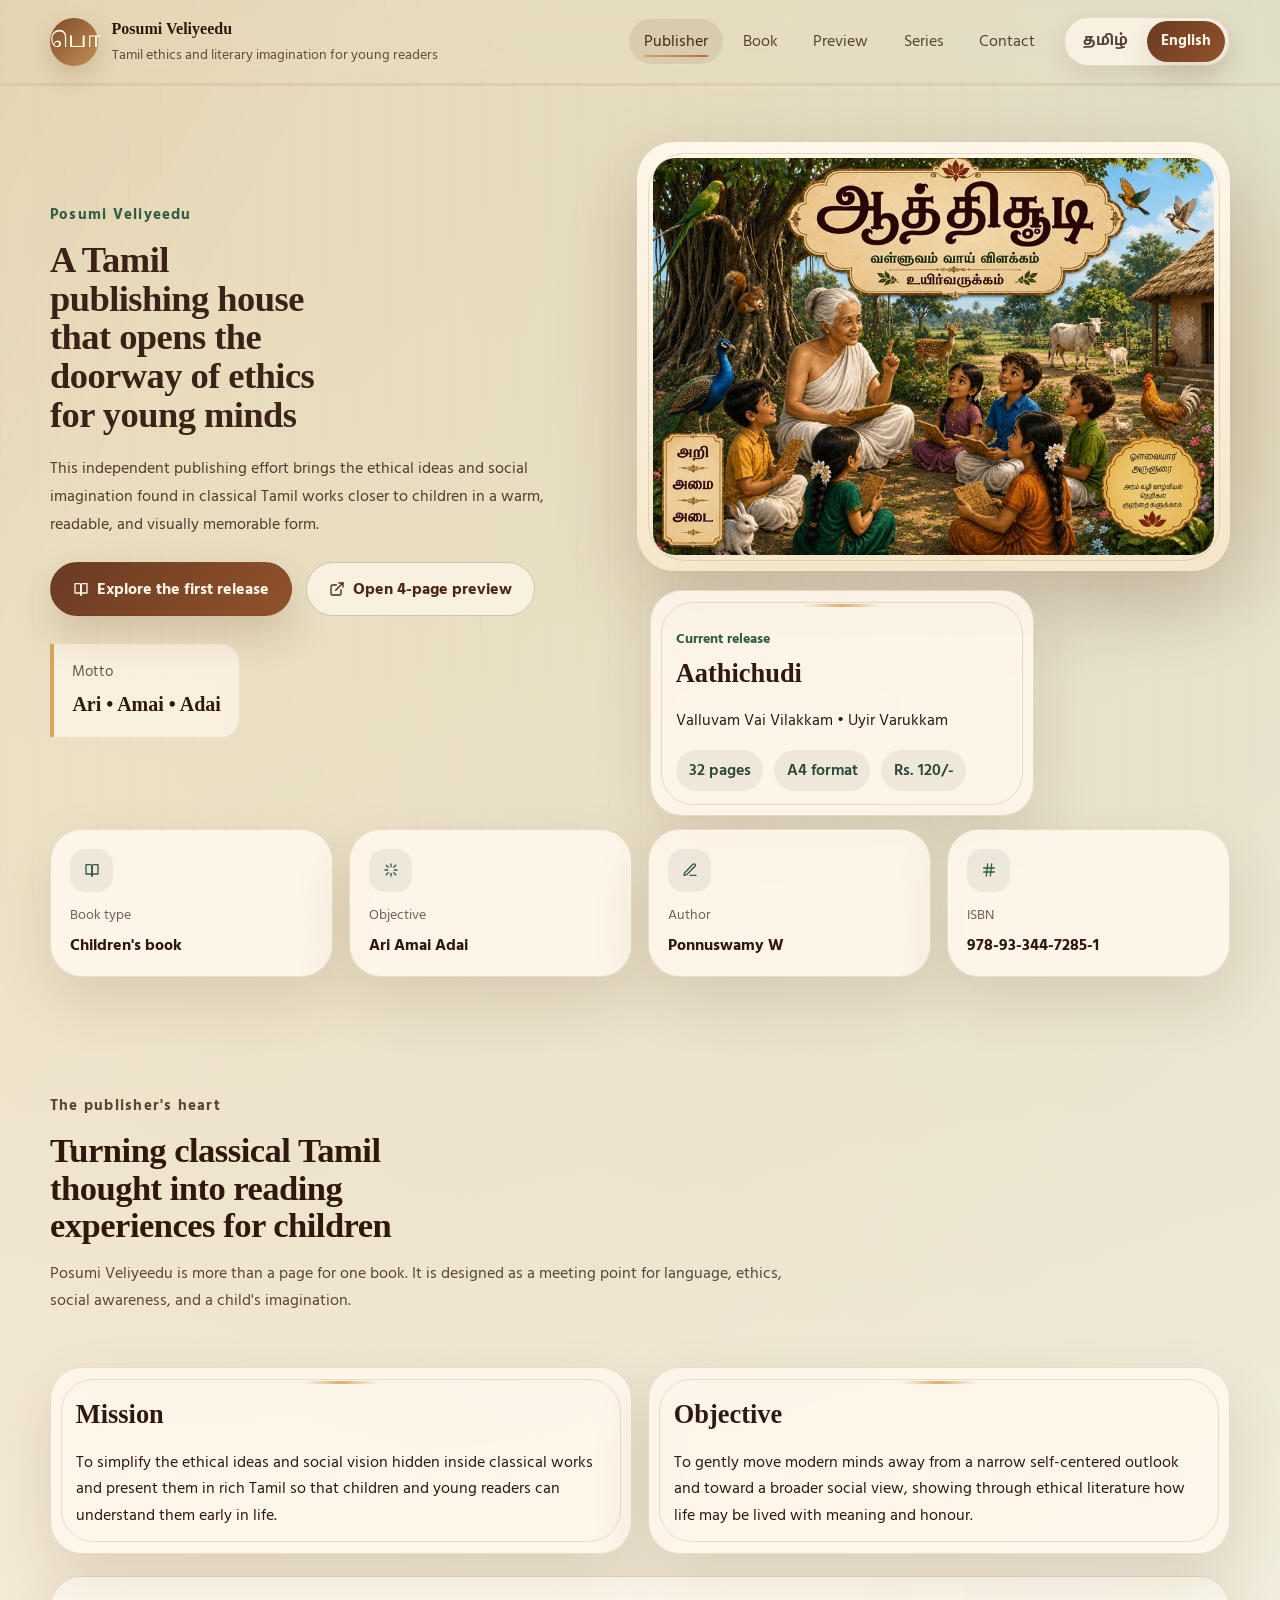
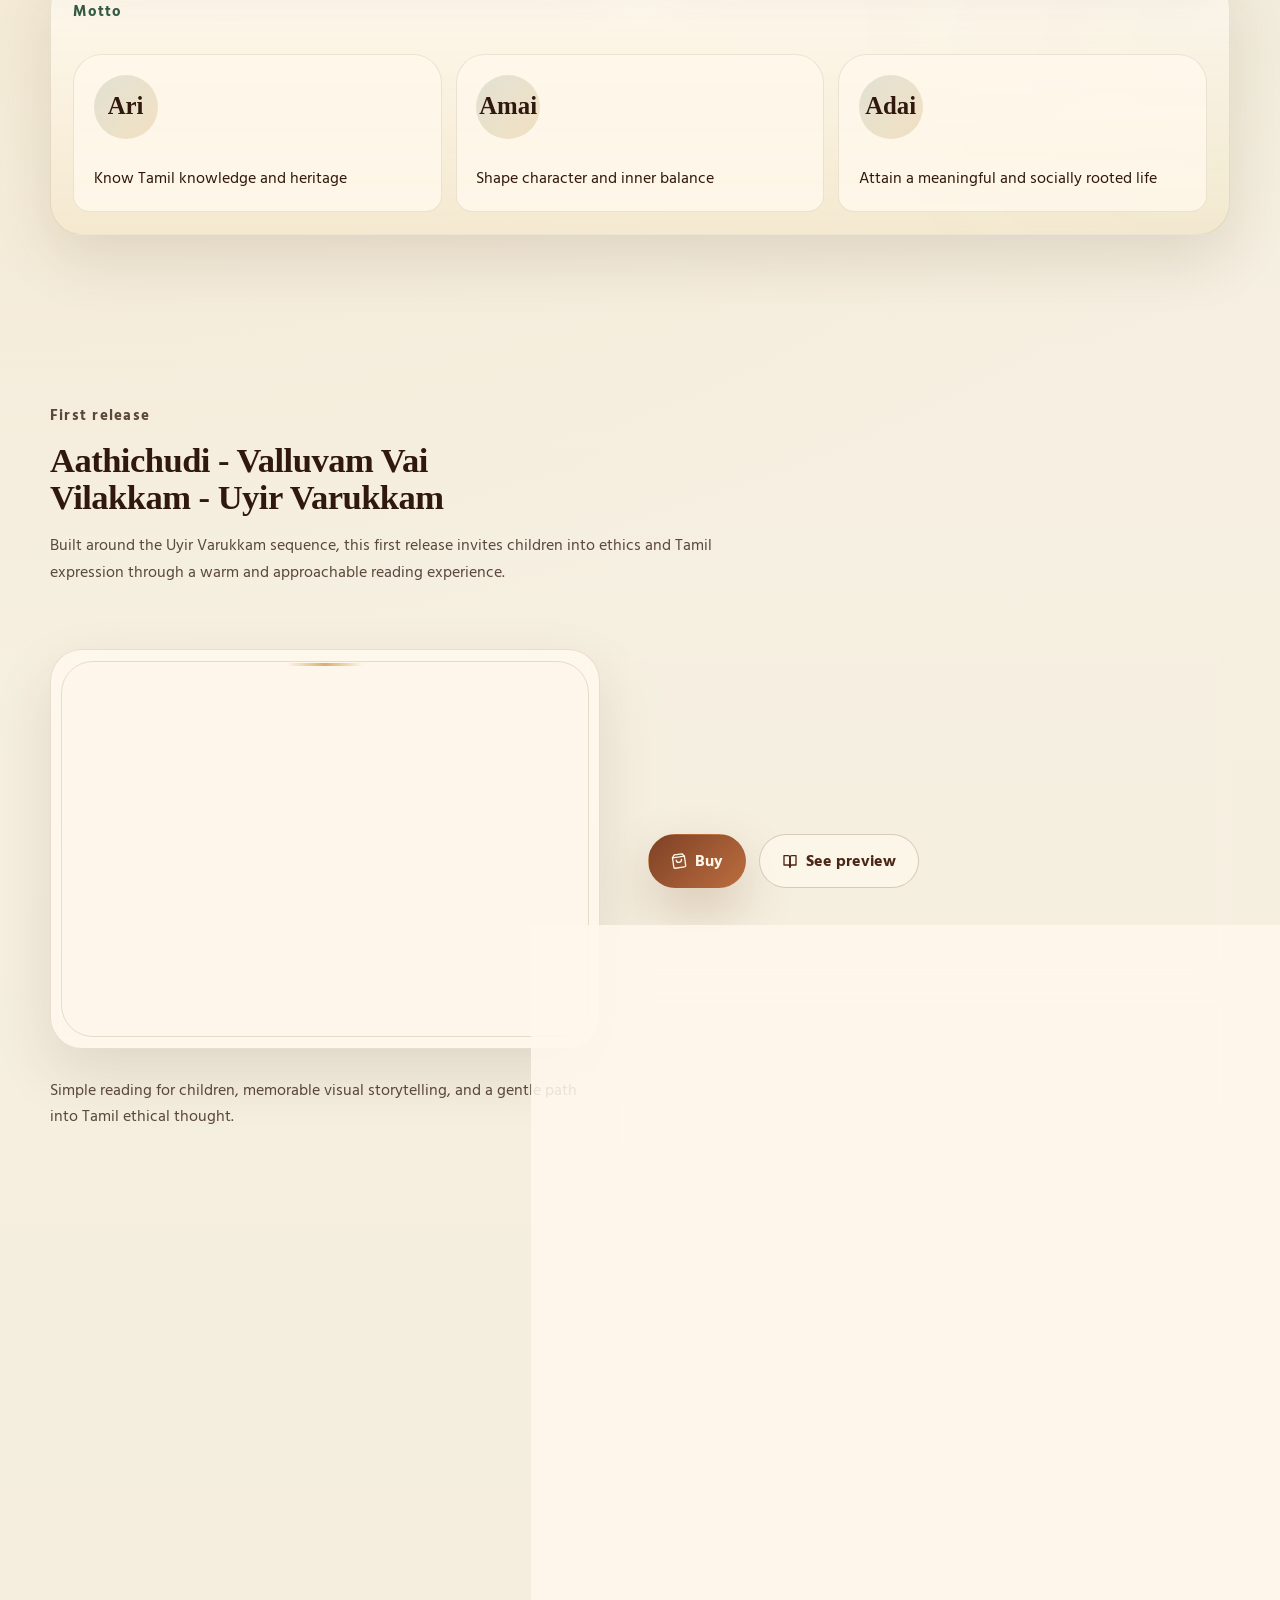
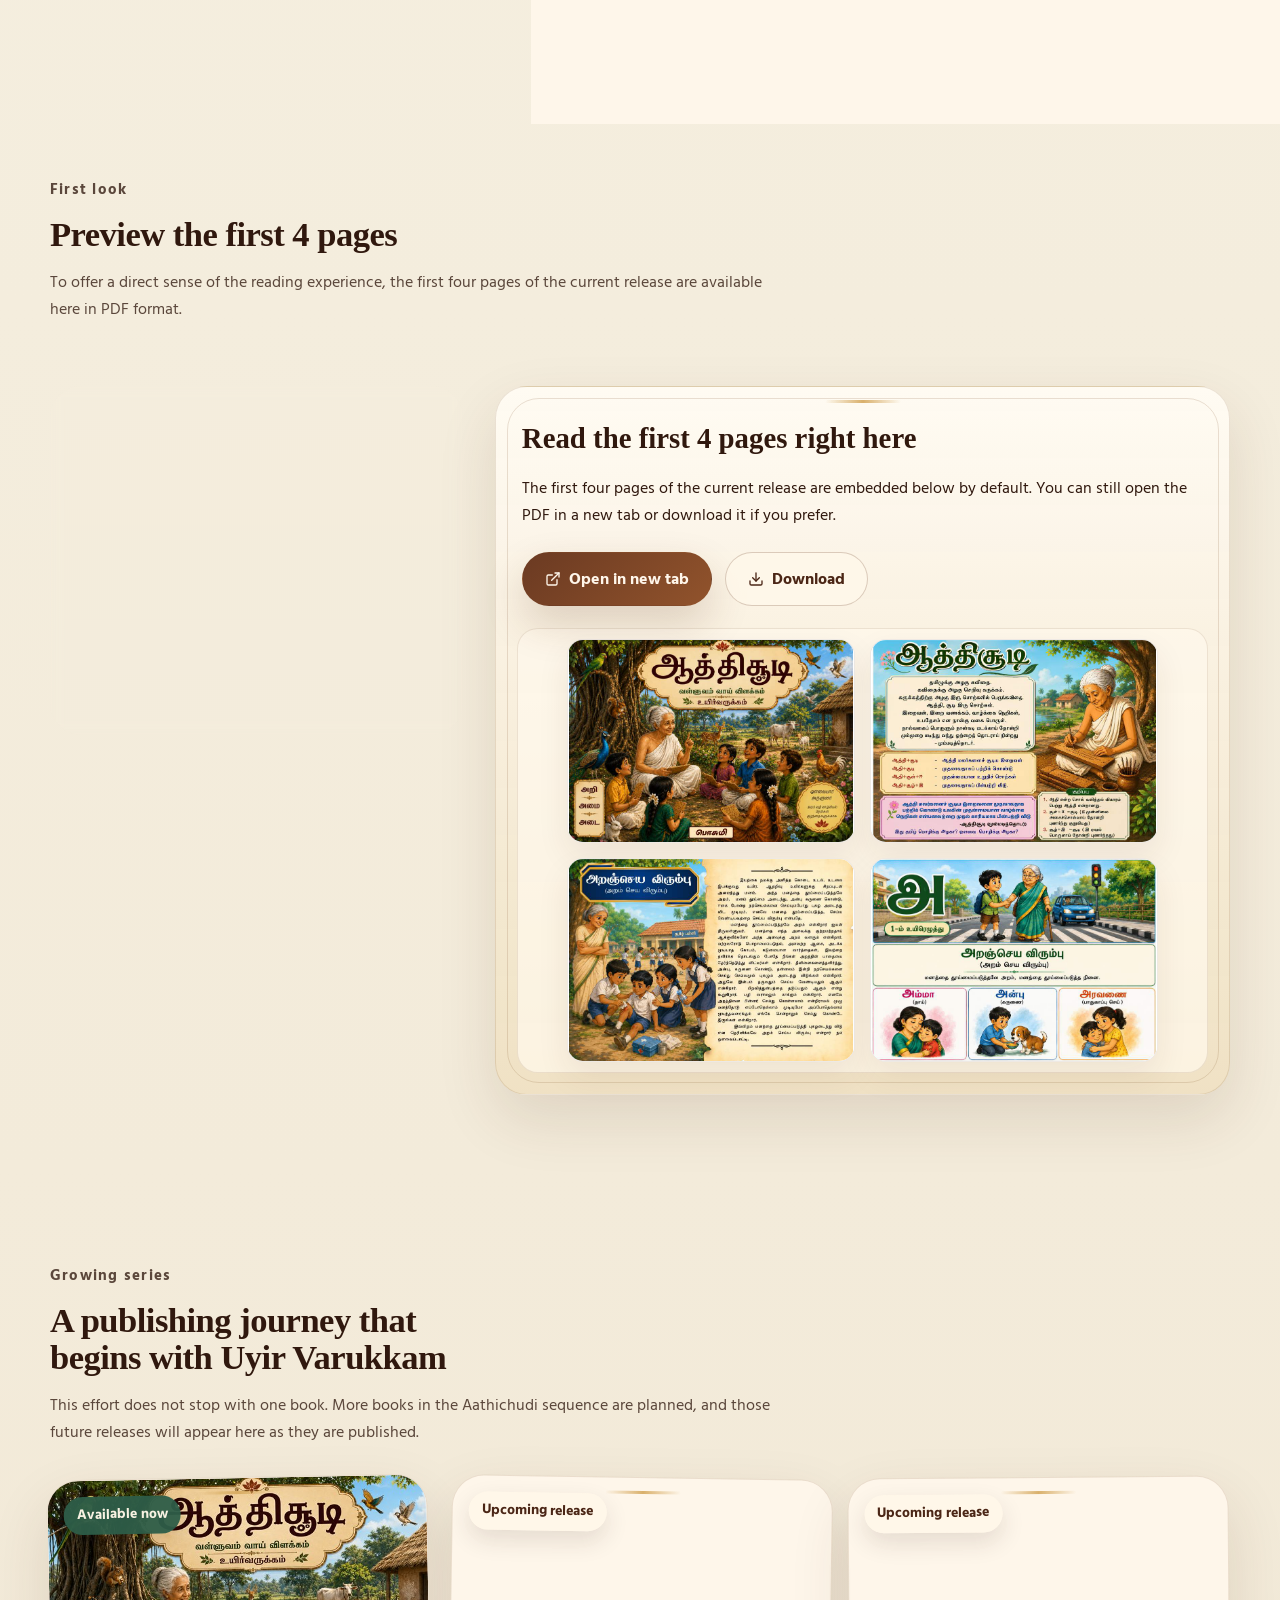
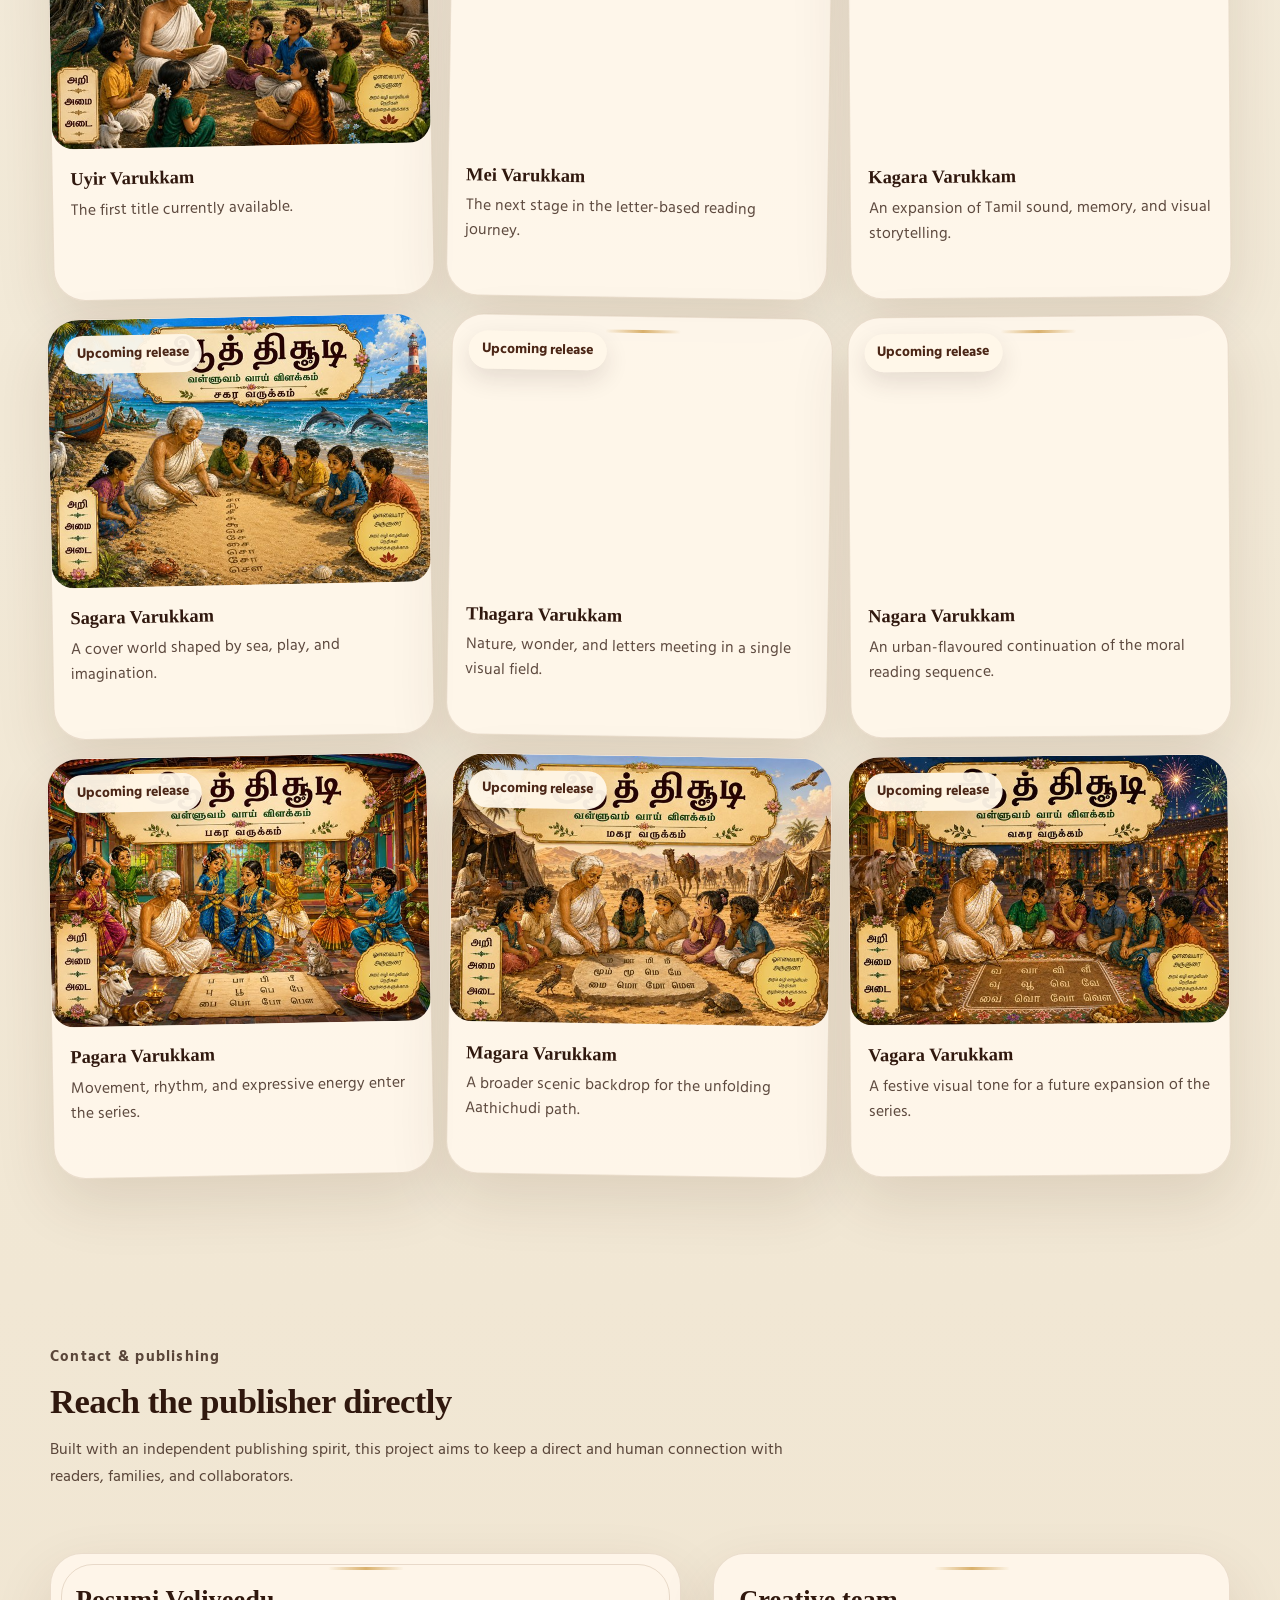
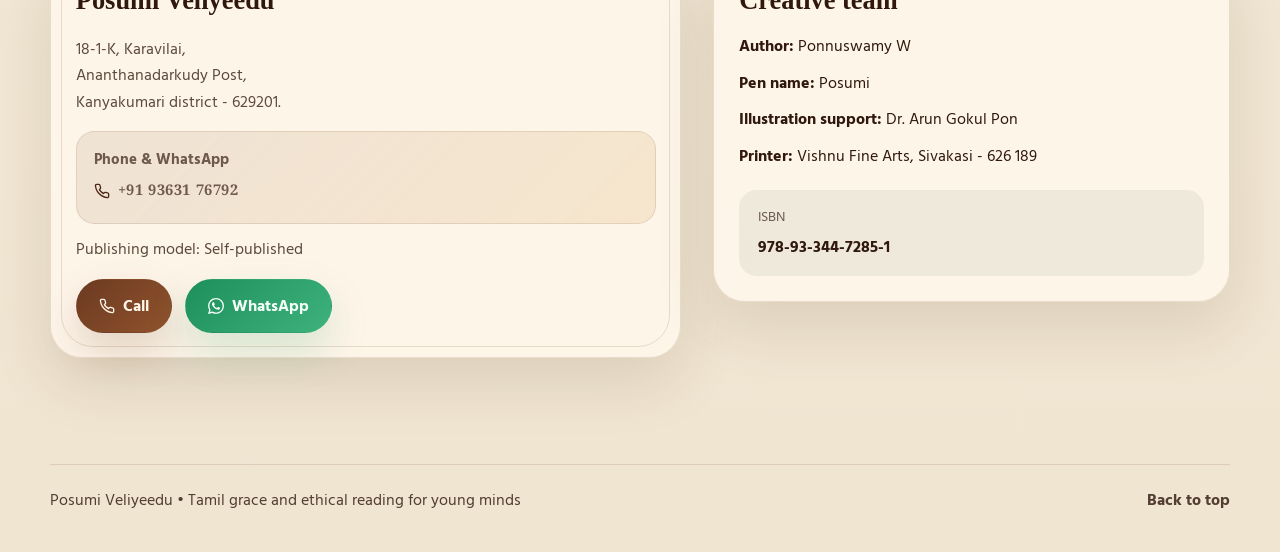
==== commit 312c9acb: "Fix Tamil title and inline PDF preview" ====
--- a/en.html
+++ b/en.html
@@ -21,7 +21,7 @@
   <noscript><link href="https://fonts.googleapis.com/css2?family=Hind+Madurai:wght@400;600;700&family=Noto+Serif+Tamil:wght@600;700&display=swap" rel="stylesheet"></noscript>
   <link rel="icon" type="image/png" sizes="64x64" href="assets/generated/favicon-64.png">
   <link rel="apple-touch-icon" sizes="180x180" href="assets/generated/favicon-180.png">
-  <link rel="manifest" href="manifest.webmanifest?v=20260907c">
+  <link rel="manifest" href="manifest.webmanifest?v=20260907g">
   <meta property="og:locale" content="en_IN">
   <meta property="og:locale:alternate" content="ta_IN">
   <meta property="og:type" content="website">
@@ -115,8 +115,8 @@
       ]
     }
   </script>
-  <link rel="stylesheet" href="styles.css?v=20260907c">
-  <script src="script.js?v=20260907c" defer></script>
+  <link rel="stylesheet" href="styles.css?v=20260907g">
+  <script src="script.js?v=20260907g" defer></script>
 </head>
 <body>
   <a class="skip-link" href="#main-content">Skip to content</a>
@@ -409,10 +409,9 @@
                 </div>
               </div>
               <div class="pdf-embed-shell">
-                <div class="pdf-loading-note" data-pdf-placeholder>The inline PDF preview will load automatically as you approach this section.</div>
-                <object data-src="Book/Aathichudi_Intro.pdf#toolbar=0&navpanes=0&scrollbar=1&view=FitH" type="application/pdf" aria-label="Aathichudi preview PDF inline viewer" data-lazy-pdf>
-                  <p>Inline PDF viewing is not available in this browser. <a href="Book/Aathichudi_Intro.pdf" target="_blank" rel="noopener">Open the PDF in a new tab</a>.</p>
-                </object>
+                <div class="pdf-loading-note" data-pdf-placeholder>Loading preview...</div>
+                <div class="pdf-inline-viewer" data-pdf-viewer data-pdf-src="Book/Aathichudi_Intro.pdf" data-loading-label="Loading preview..." data-error-label="Inline preview is not available on this device. Use the buttons above to open or download the PDF." data-page-label="Preview page" aria-label="Aathichudi preview PDF inline viewer"></div>
+                <p class="pdf-fallback-note" data-pdf-fallback hidden>Inline preview is not available on this device. Use the buttons above to open the PDF in a new tab or download it.</p>
               </div>
             </article>
           </div>
--- a/styles.css
+++ b/styles.css
@@ -986,6 +986,28 @@
   border: 1px solid rgba(117, 72, 34, 0.12);
 }
 
+.pdf-inline-viewer {
+  display: grid;
+  gap: 0.9rem;
+}
+
+.pdf-page {
+  margin: 0;
+  overflow: hidden;
+  width: 100%;
+  border-radius: 1rem;
+  background: #fff;
+  border: 1px solid rgba(117, 72, 34, 0.12);
+  box-shadow: 0 14px 32px rgba(77, 43, 20, 0.08);
+}
+
+.pdf-page canvas {
+  display: block;
+  width: 100% !important;
+  height: auto !important;
+  background: #fff;
+}
+
 .pdf-loading-note {
   display: grid;
   place-items: center;
@@ -1004,17 +1026,18 @@
   display: none;
 }
 
-.pdf-embed-shell object {
-  display: block;
-  width: 100%;
-  height: clamp(28rem, 68vh, 52rem);
-  border: 0;
+.pdf-fallback-note {
+  margin: 0.9rem 0 0;
+  padding: 0.95rem 1rem;
   border-radius: 1rem;
-  background: #fff;
-}
-
-.pdf-embed-shell:not(.is-loaded) object {
-  display: none;
+  background: rgba(255, 248, 236, 0.88);
+  border: 1px solid rgba(117, 72, 34, 0.12);
+  color: rgba(48, 24, 14, 0.8);
+}
+
+.pdf-embed-shell.is-error .pdf-loading-note {
+  animation: none;
+  background: rgba(255, 248, 236, 0.88);
 }
 
 .pdf-embed-shell p {
@@ -1070,10 +1093,19 @@
 }
 
 html[lang="ta"] .hero-copy h1 {
-  max-width: 14ch;
-  font-size: clamp(2.2rem, 4.2vw, 4.15rem);
-  line-height: 1.08;
+  max-width: 23ch;
+  font-size: clamp(1.78rem, 2.75vw, 3rem);
+  line-height: 1.07;
   letter-spacing: -0.01em;
+  text-wrap: wrap;
+}
+
+html[lang="ta"] .hero-copy h1 span {
+  display: block;
+}
+
+html[lang="ta"] .hero-copy h1 span + span {
+  margin-top: 0.02em;
 }
 
 html[lang="ta"] .lead {
@@ -1505,9 +1537,11 @@
   }
 
   html[lang="ta"] .hero-copy h1 {
-    max-width: 13ch;
-    font-size: clamp(1.68rem, 6.15vw, 2.55rem);
+    max-width: 100%;
+    font-size: clamp(1.62rem, 5.7vw, 2.35rem);
     line-height: 1.08;
+    letter-spacing: -0.012em;
+    text-wrap: pretty;
   }
 
   html[lang="en"] .hero-copy h1 {
@@ -1825,7 +1859,21 @@
   }
 
   .pdf-embed-shell object {
-    height: min(52vh, 30rem);
+    height: auto;
+  }
+
+  .pdf-inline-viewer {
+    grid-auto-flow: column;
+    grid-auto-columns: minmax(84%, 1fr);
+    overflow-x: auto;
+    gap: 0.75rem;
+    padding-bottom: 0.25rem;
+    scroll-snap-type: x mandatory;
+    overscroll-behavior-x: contain;
+  }
+
+  .pdf-page {
+    scroll-snap-align: start;
   }
 
   .stats-strip,
@@ -1836,6 +1884,19 @@
   .footer-row {
     flex-direction: column;
     align-items: flex-start;
+  }
+}
+
+@media (min-width: 761px) {
+  .pdf-inline-viewer {
+    grid-template-columns: repeat(2, minmax(0, 18rem));
+    justify-content: center;
+    align-items: start;
+  }
+
+  .pdf-page {
+    max-width: 18rem;
+    justify-self: center;
   }
 }
 
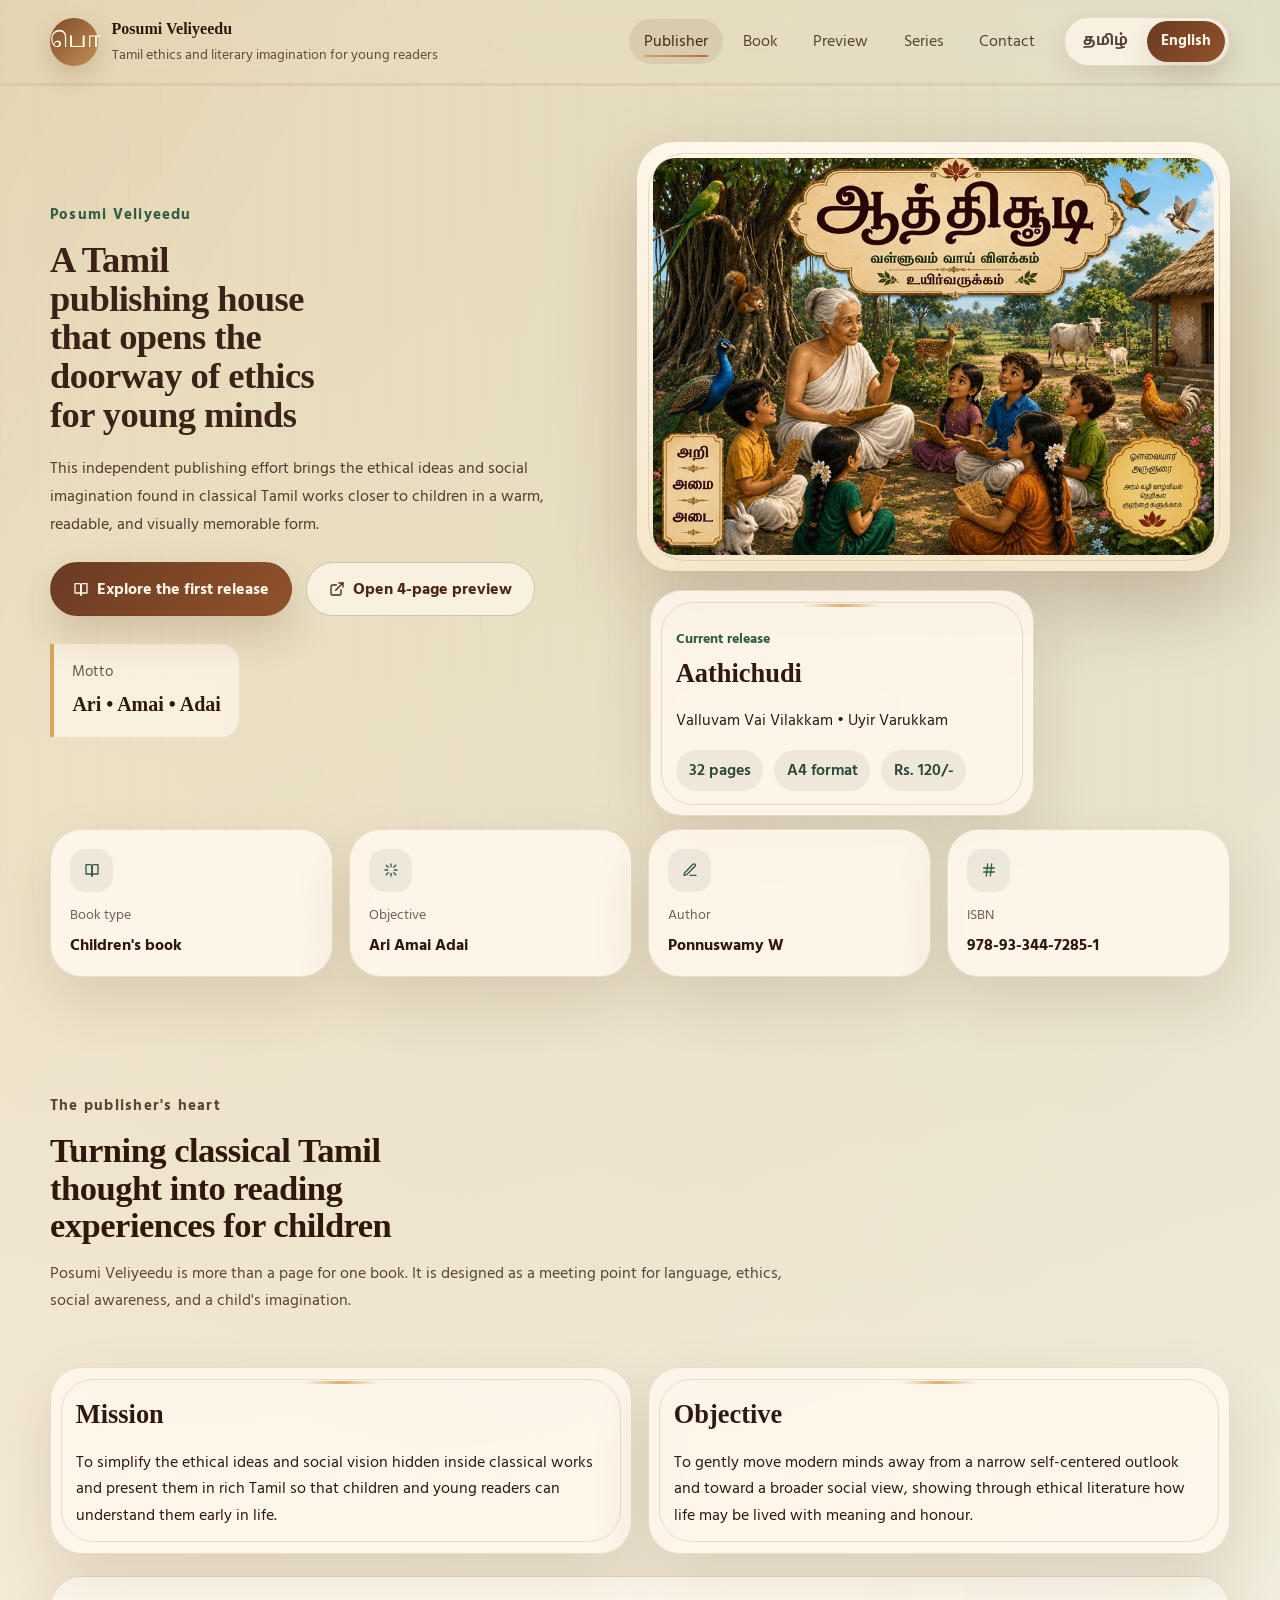
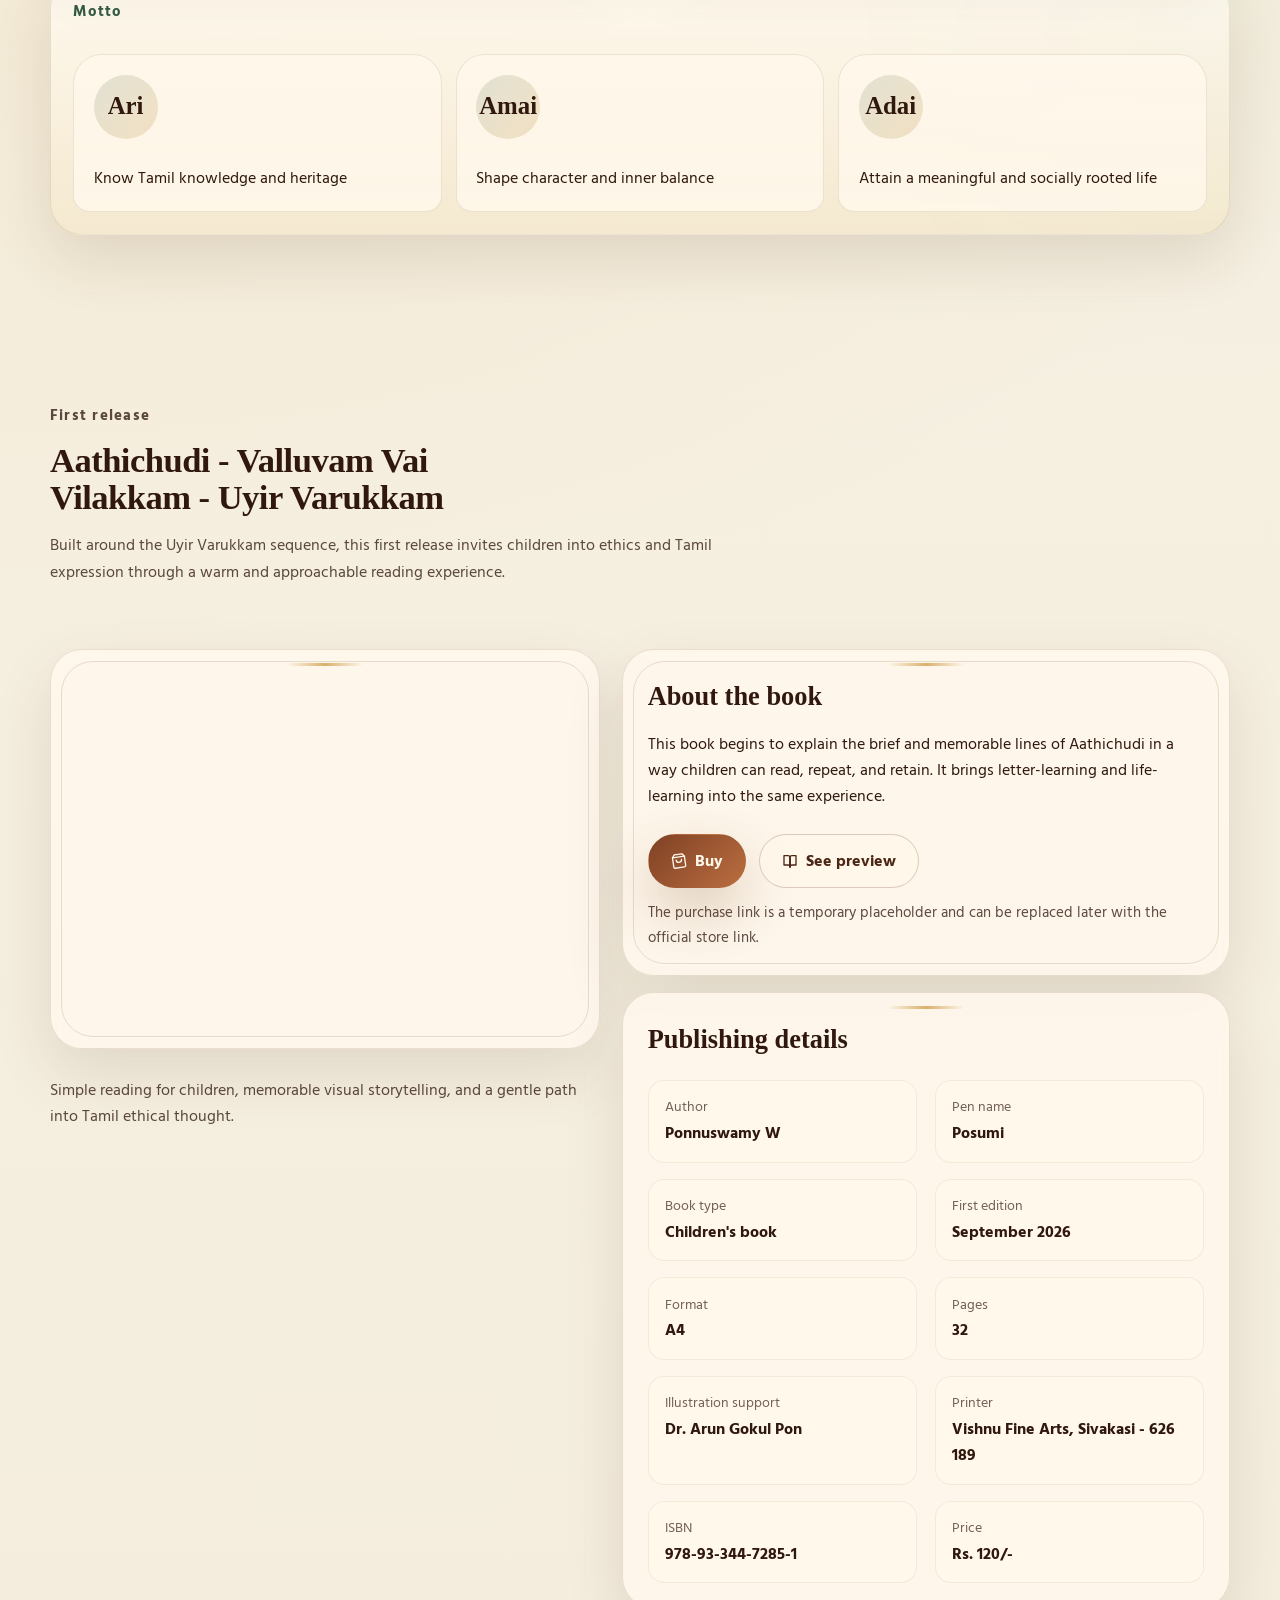
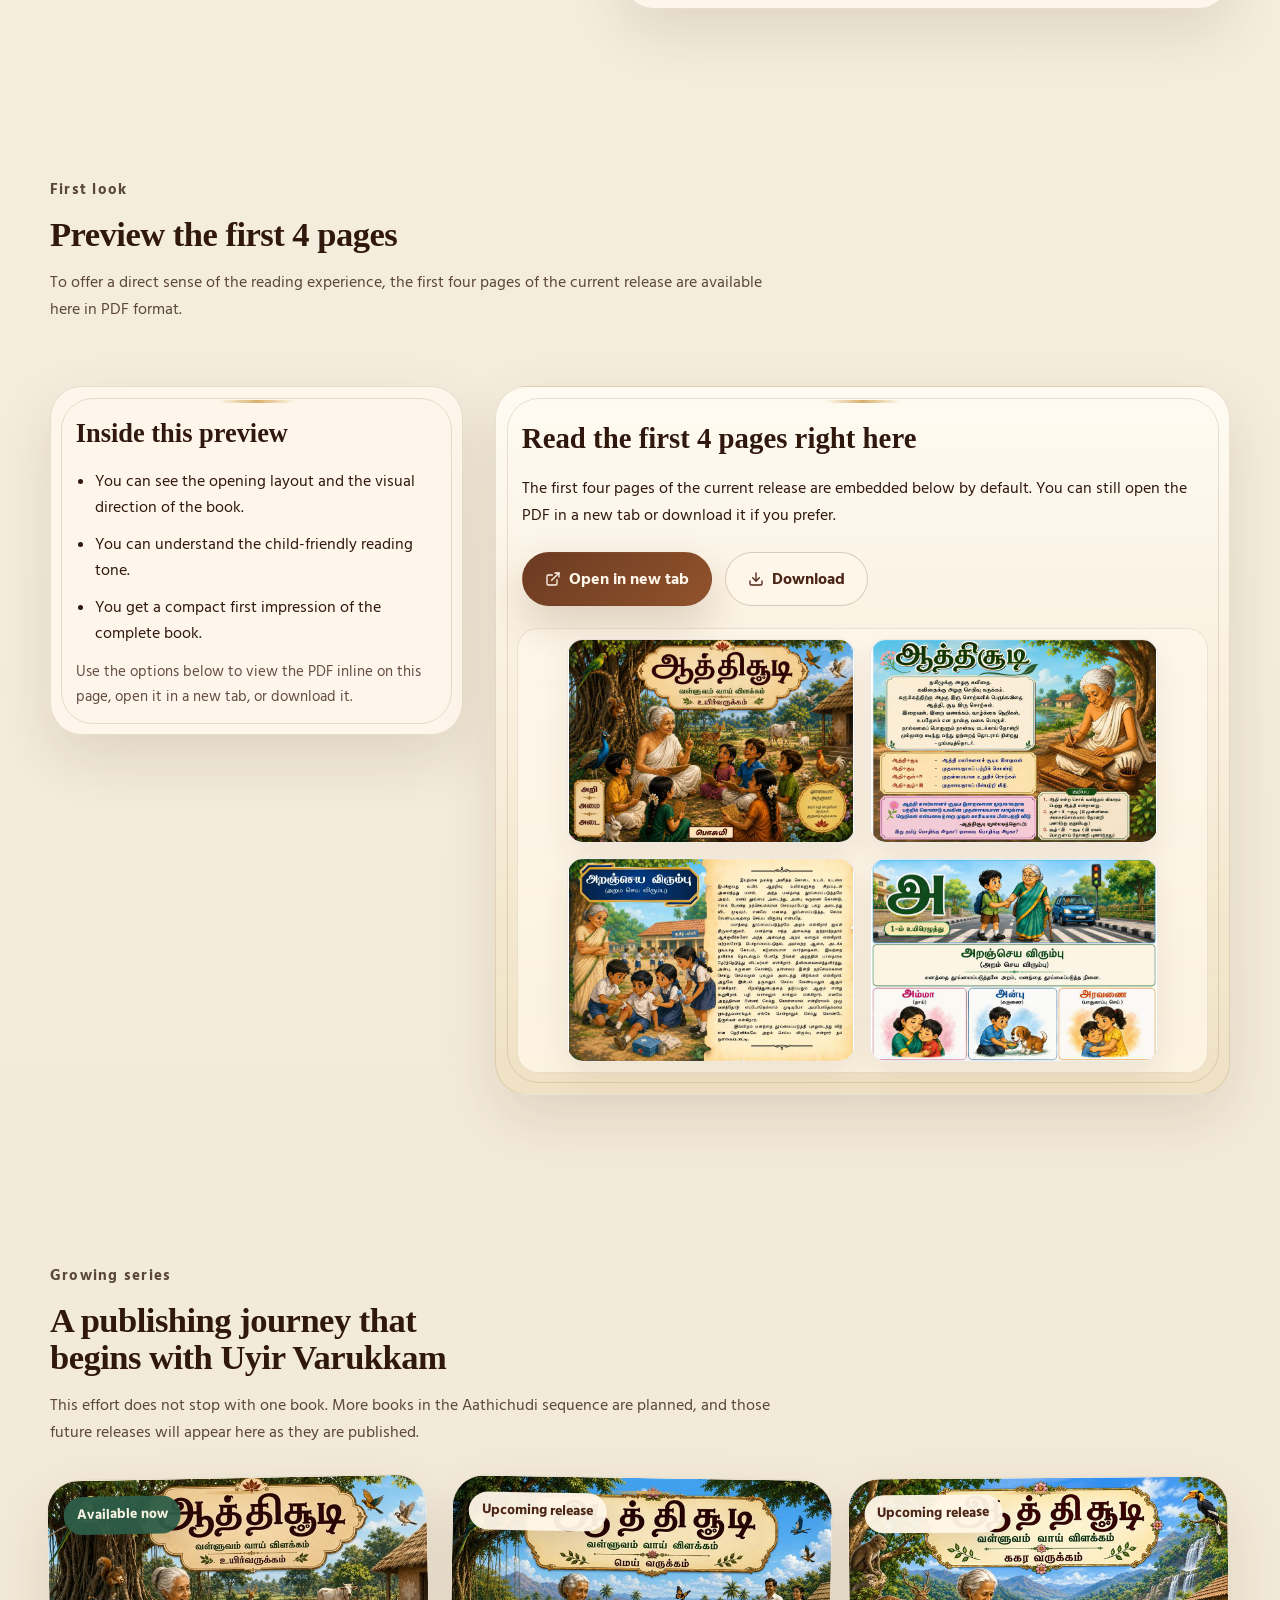
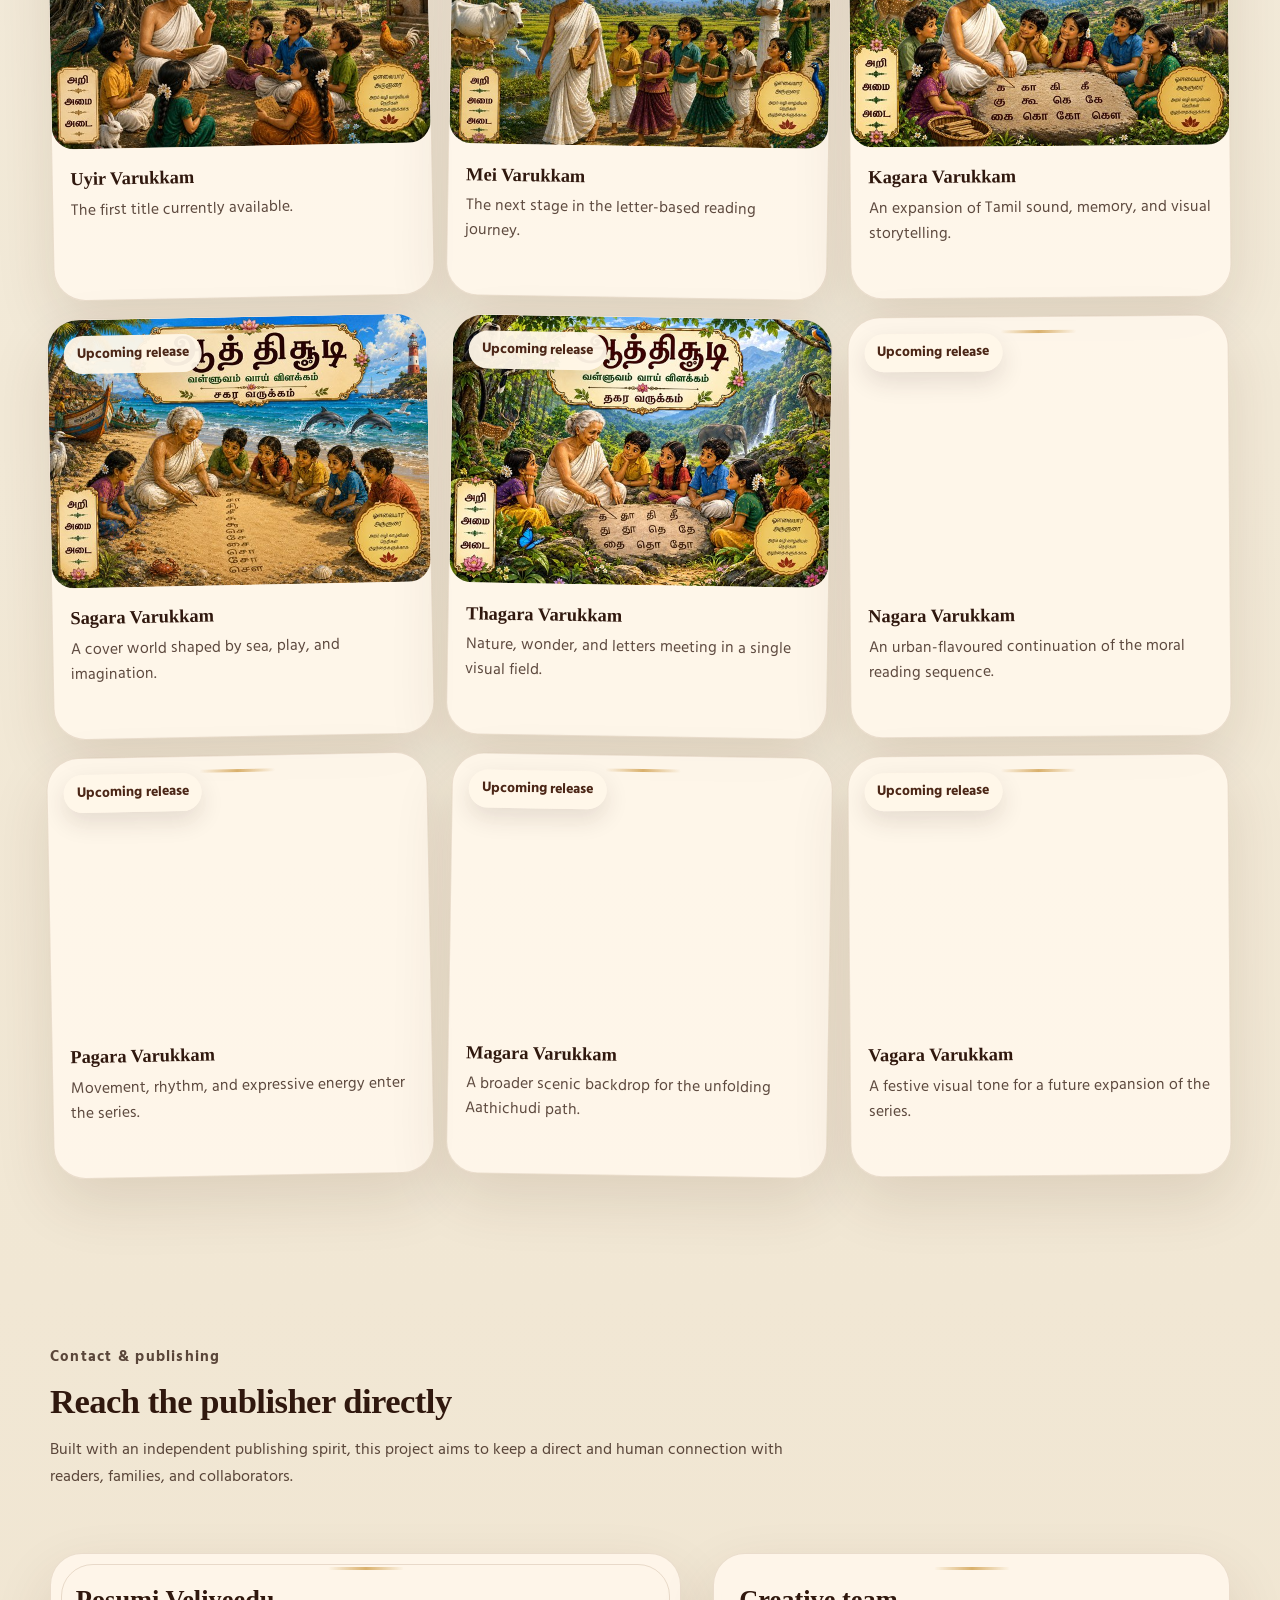
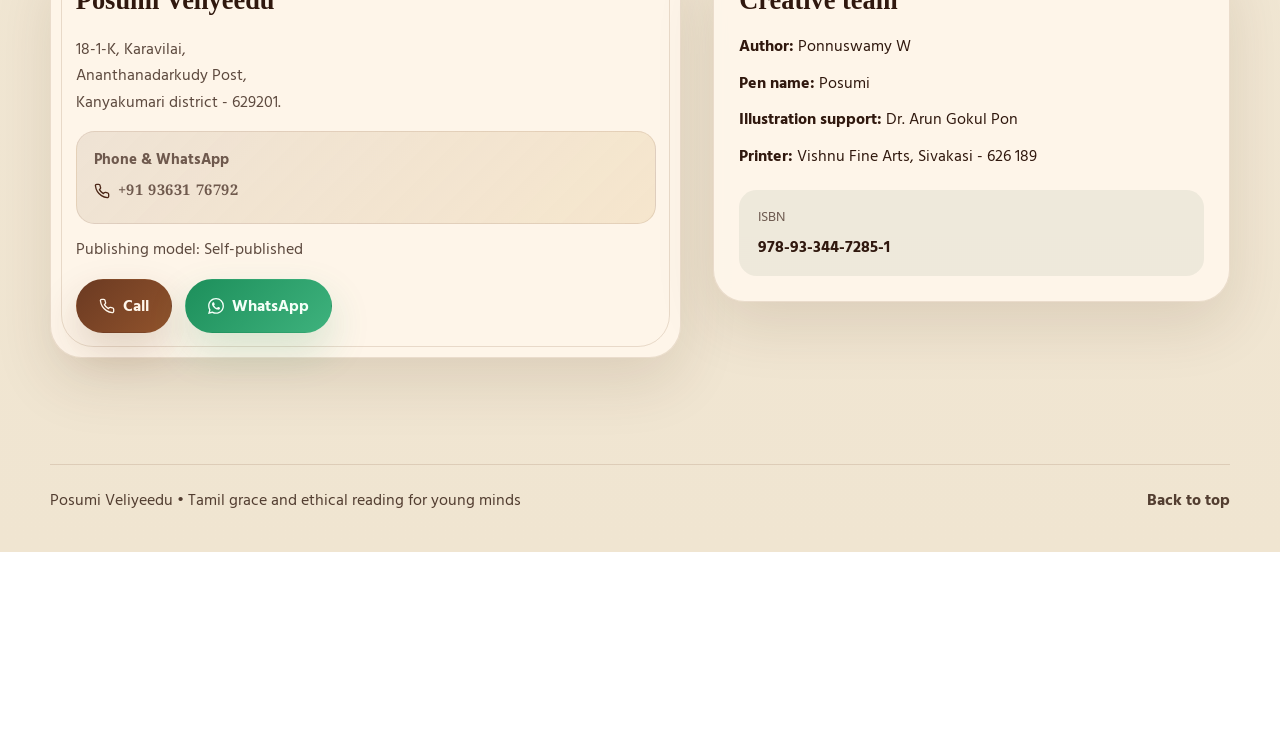
==== commit 6156f60f: "Improve Tamil title and mobile preview UX" ====
--- a/en.html
+++ b/en.html
@@ -21,7 +21,7 @@
   <noscript><link href="https://fonts.googleapis.com/css2?family=Hind+Madurai:wght@400;600;700&family=Noto+Serif+Tamil:wght@600;700&display=swap" rel="stylesheet"></noscript>
   <link rel="icon" type="image/png" sizes="64x64" href="assets/generated/favicon-64.png">
   <link rel="apple-touch-icon" sizes="180x180" href="assets/generated/favicon-180.png">
-  <link rel="manifest" href="manifest.webmanifest?v=20260907g">
+  <link rel="manifest" href="manifest.webmanifest?v=20260908a">
   <meta property="og:locale" content="en_IN">
   <meta property="og:locale:alternate" content="ta_IN">
   <meta property="og:type" content="website">
@@ -115,8 +115,8 @@
       ]
     }
   </script>
-  <link rel="stylesheet" href="styles.css?v=20260907g">
-  <script src="script.js?v=20260907g" defer></script>
+  <link rel="stylesheet" href="styles.css?v=20260908a">
+  <script src="script.js?v=20260908a" defer></script>
 </head>
 <body>
   <a class="skip-link" href="#main-content">Skip to content</a>
--- a/styles.css
+++ b/styles.css
@@ -1863,17 +1863,17 @@
   }
 
   .pdf-inline-viewer {
-    grid-auto-flow: column;
-    grid-auto-columns: minmax(84%, 1fr);
-    overflow-x: auto;
+    grid-template-columns: 1fr;
+    overflow: visible;
     gap: 0.75rem;
-    padding-bottom: 0.25rem;
-    scroll-snap-type: x mandatory;
-    overscroll-behavior-x: contain;
+    padding-bottom: 0;
+    scroll-snap-type: none;
+    overscroll-behavior-x: auto;
   }
 
   .pdf-page {
-    scroll-snap-align: start;
+    max-width: none;
+    scroll-snap-align: none;
   }
 
   .stats-strip,
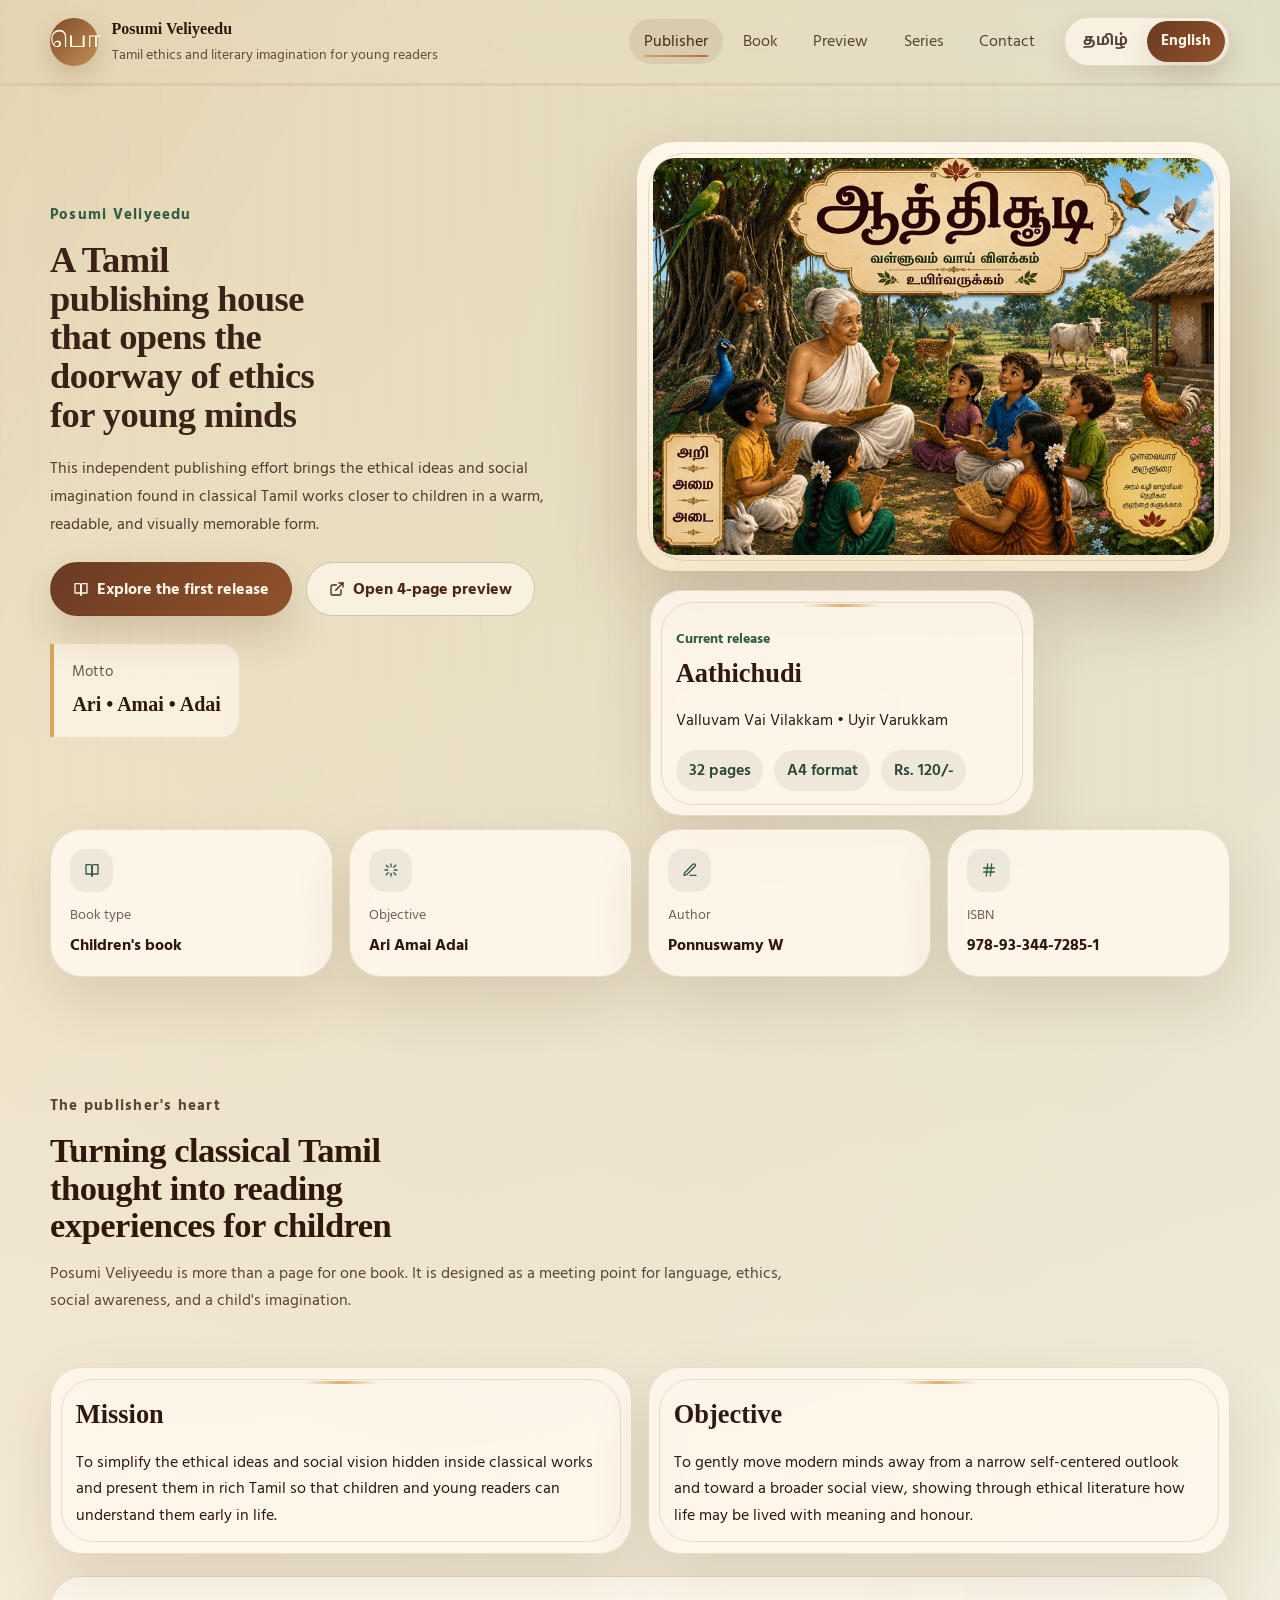
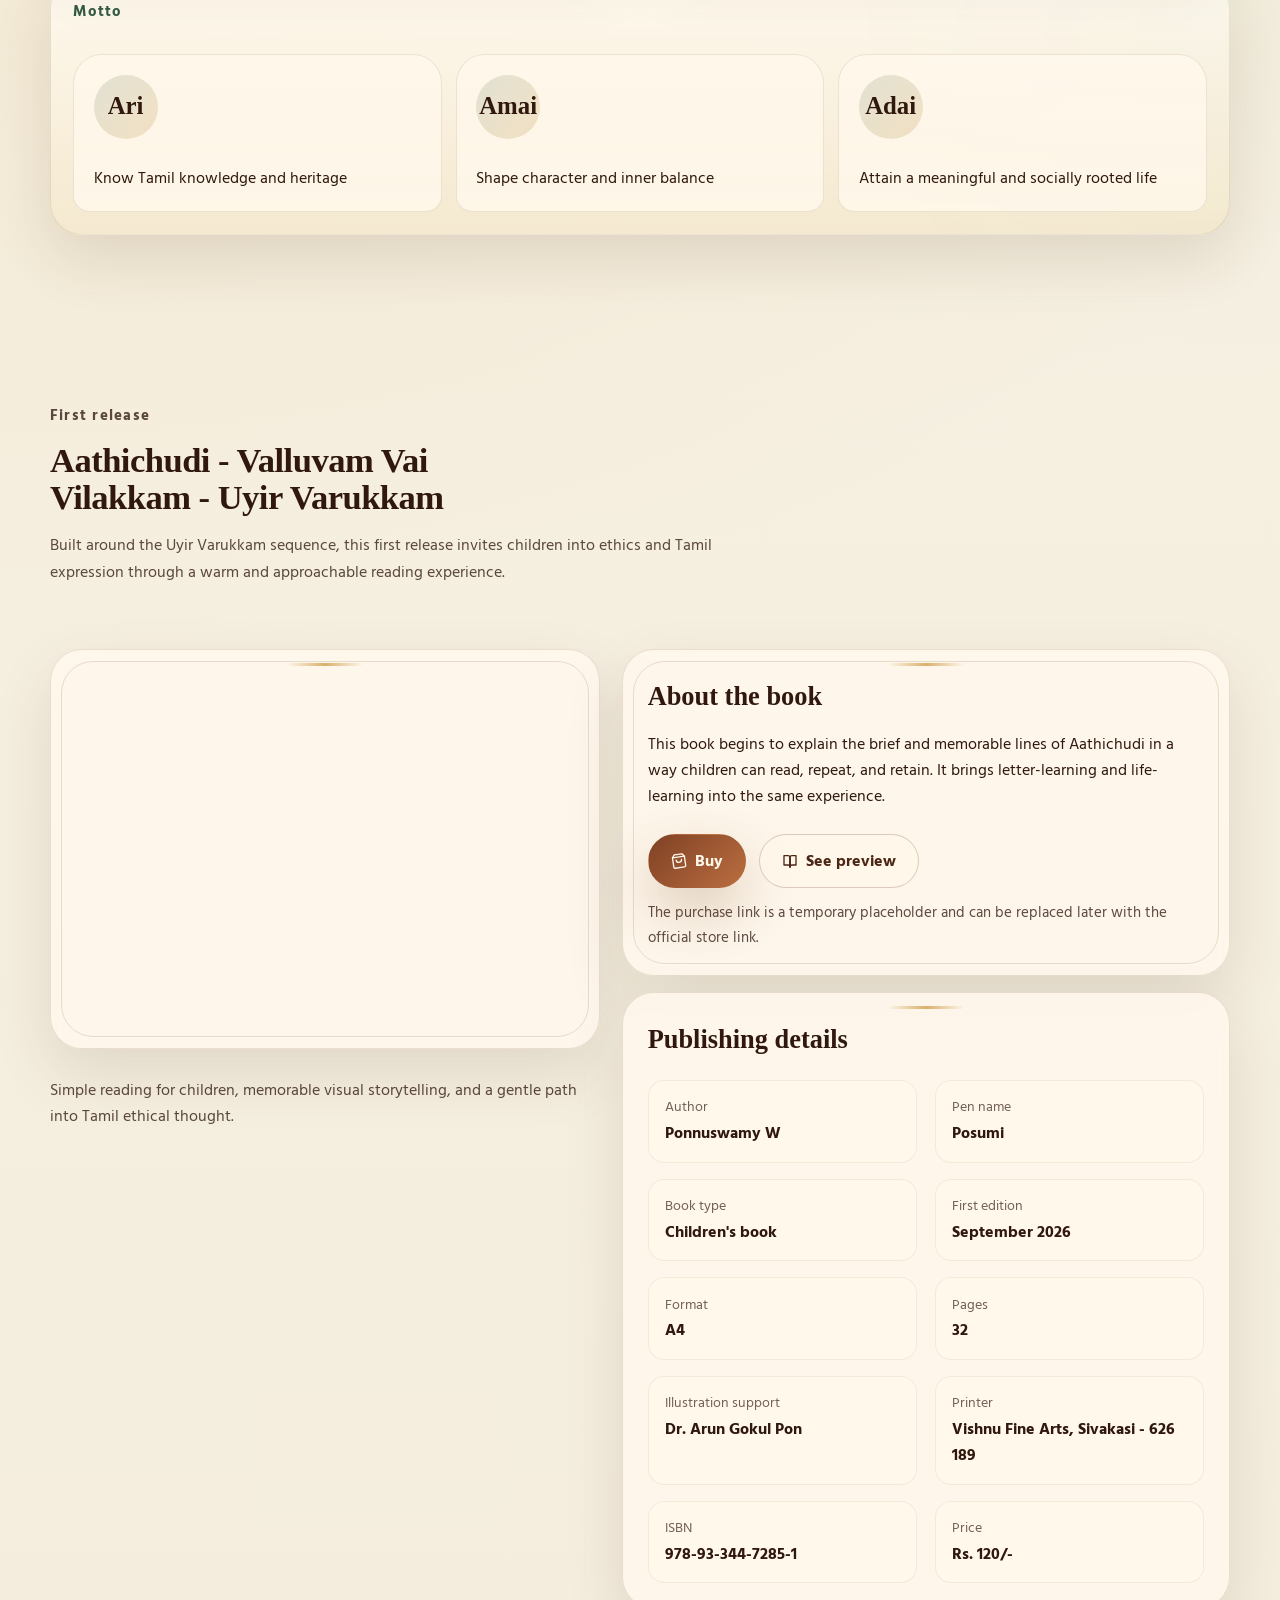
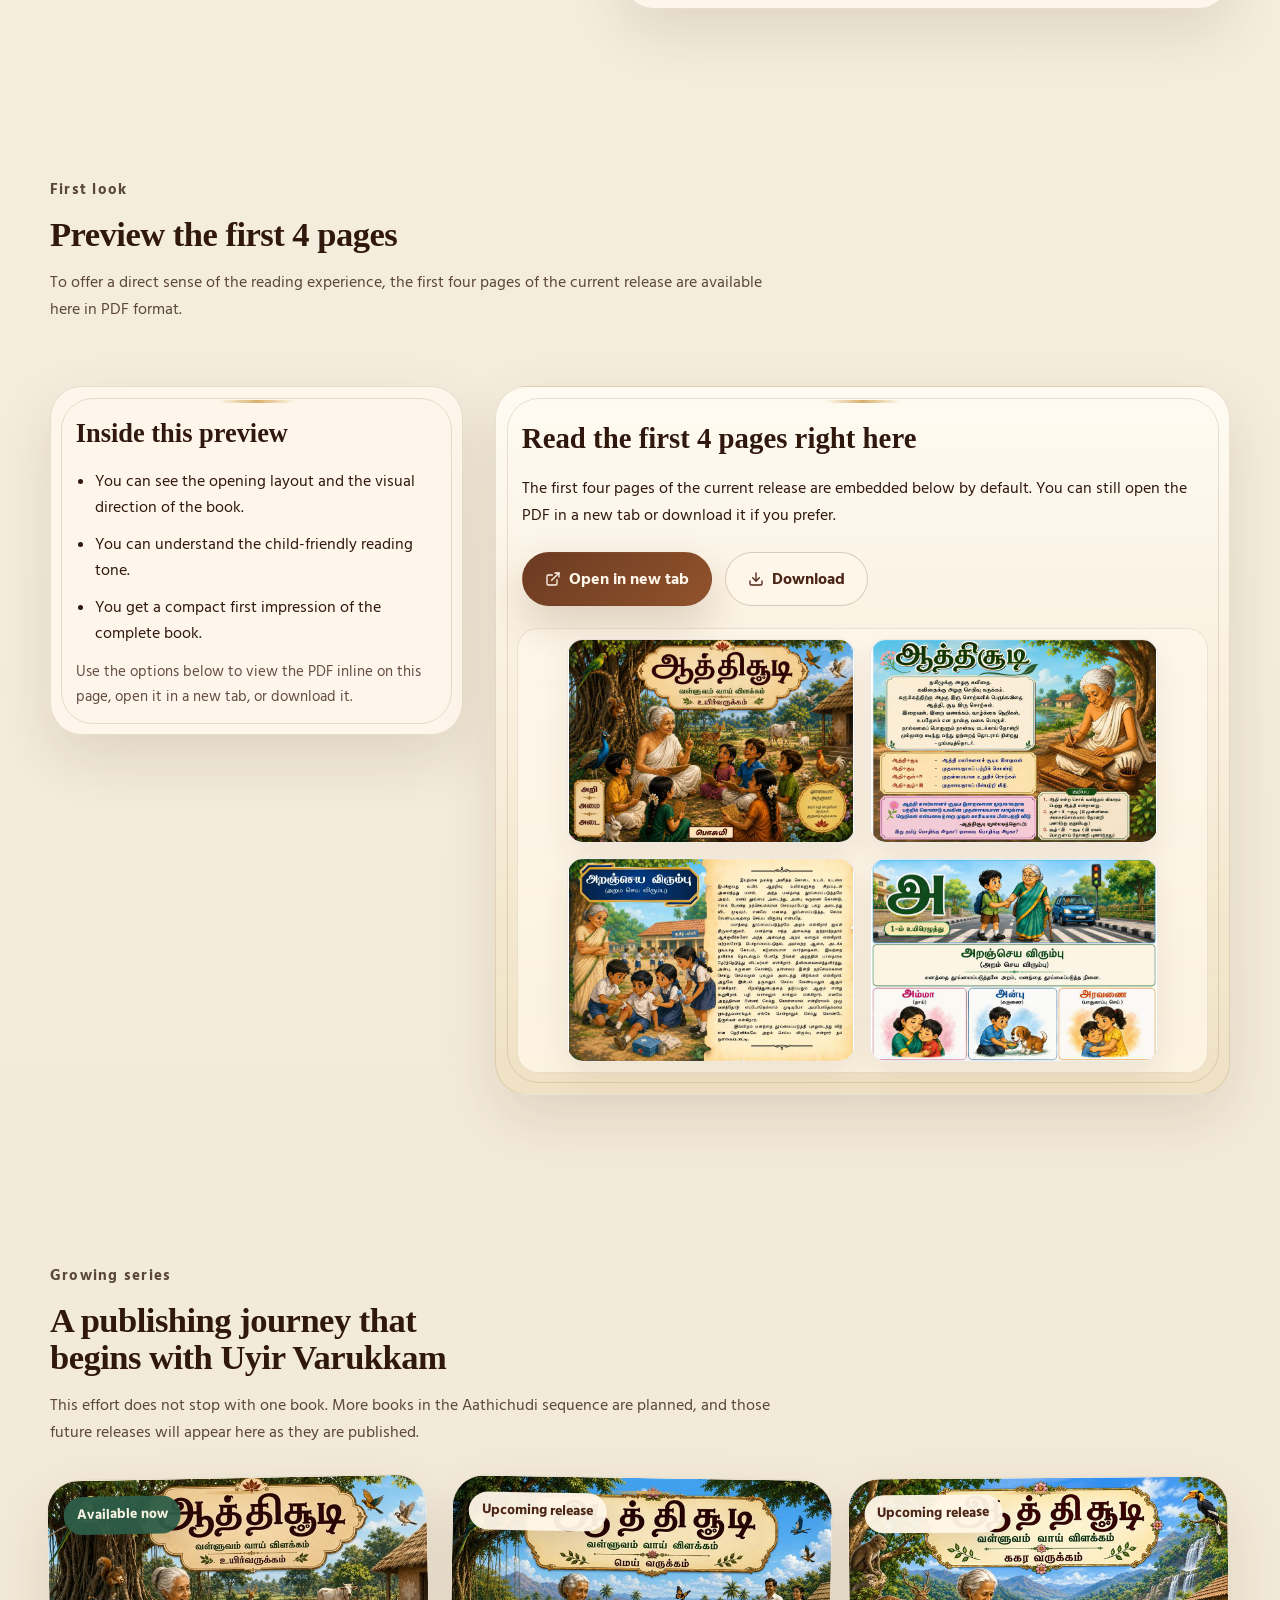
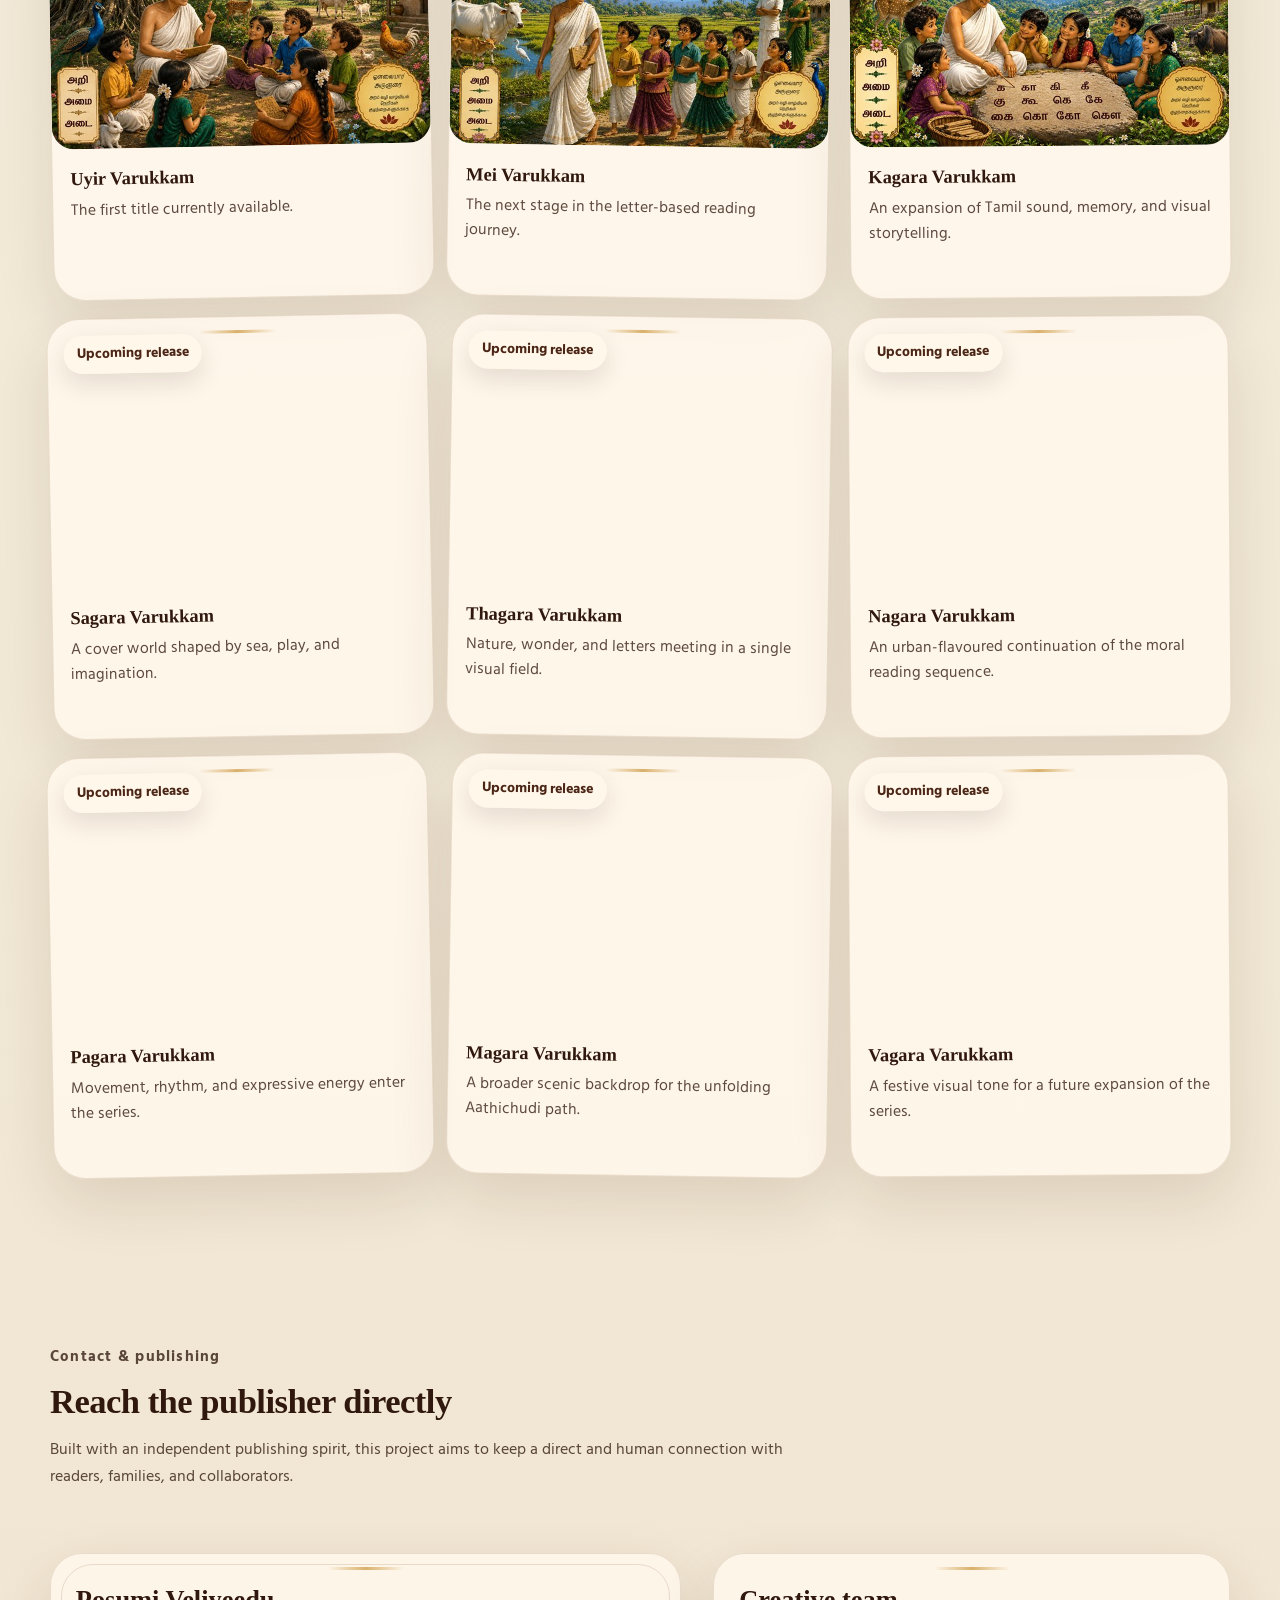
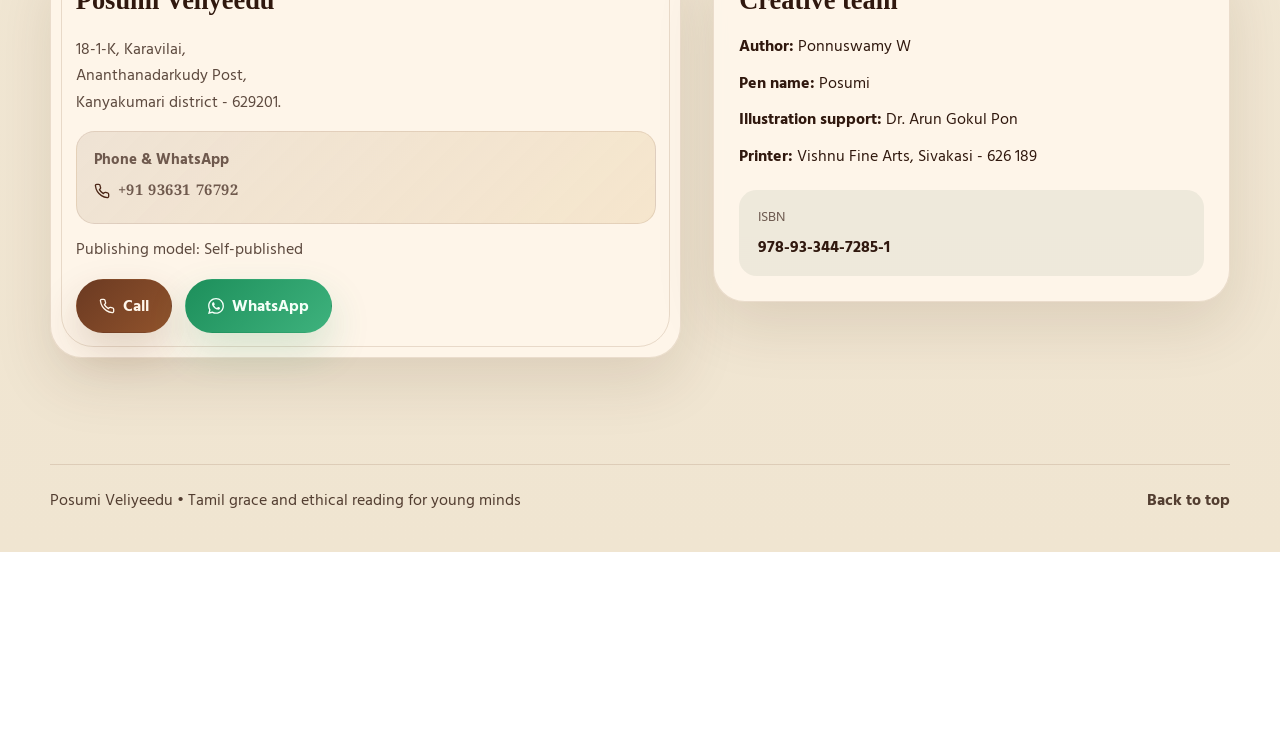
==== commit dac377c5: "Link to actual product" ====
--- a/en.html
+++ b/en.html
@@ -97,7 +97,7 @@
             "priceCurrency": "INR",
             "price": "120",
             "availability": "https://schema.org/InStock",
-            "url": "https://example.com/posumiveliyeedu-buy"
+            "url": "https://charmfashionjewels.in/products/%E0%AE%86%E0%AE%A4%E0%AF%8D%E0%AE%A4%E0%AE%BF%E0%AE%9A%E0%AF%8D%E0%AE%9A%E0%AF%82%E0%AE%9F%E0%AE%BF-aathichudi-tamil-children-s-book-moral-stories-life-lessons-tamil-learning-for-kids"
           },
           "author": {
             "@type": "Person",
@@ -324,7 +324,7 @@
                 <h3>About the book</h3>
                 <p>This book begins to explain the brief and memorable lines of Aathichudi in a way children can read, repeat, and retain. It brings letter-learning and life-learning into the same experience.</p>
                 <div class="action-row">
-                  <a class="button button-primary button-buy" href="https://example.com/posumiveliyeedu-buy" target="_blank" rel="noopener" aria-label="Temporary buy link" data-magnetic="true"><svg class="ui-icon" aria-hidden="true"><use href="#icon-shopping-bag"></use></svg><span>Buy</span></a>
+                  <a class="button button-primary button-buy" href="https://charmfashionjewels.in/products/%E0%AE%86%E0%AE%A4%E0%AF%8D%E0%AE%A4%E0%AE%BF%E0%AE%9A%E0%AF%8D%E0%AE%9A%E0%AF%82%E0%AE%9F%E0%AE%BF-aathichudi-tamil-children-s-book-moral-stories-life-lessons-tamil-learning-for-kids" target="_blank" rel="noopener" aria-label="Temporary buy link" data-magnetic="true"><svg class="ui-icon" aria-hidden="true"><use href="#icon-shopping-bag"></use></svg><span>Buy</span></a>
                   <a class="button button-secondary button-book" href="#preview"><svg class="ui-icon" aria-hidden="true"><use href="#icon-book-open"></use></svg><span>See preview</span></a>
                 </div>
                 <p class="small-note">The purchase link is a temporary placeholder and can be replaced later with the official store link.</p>
